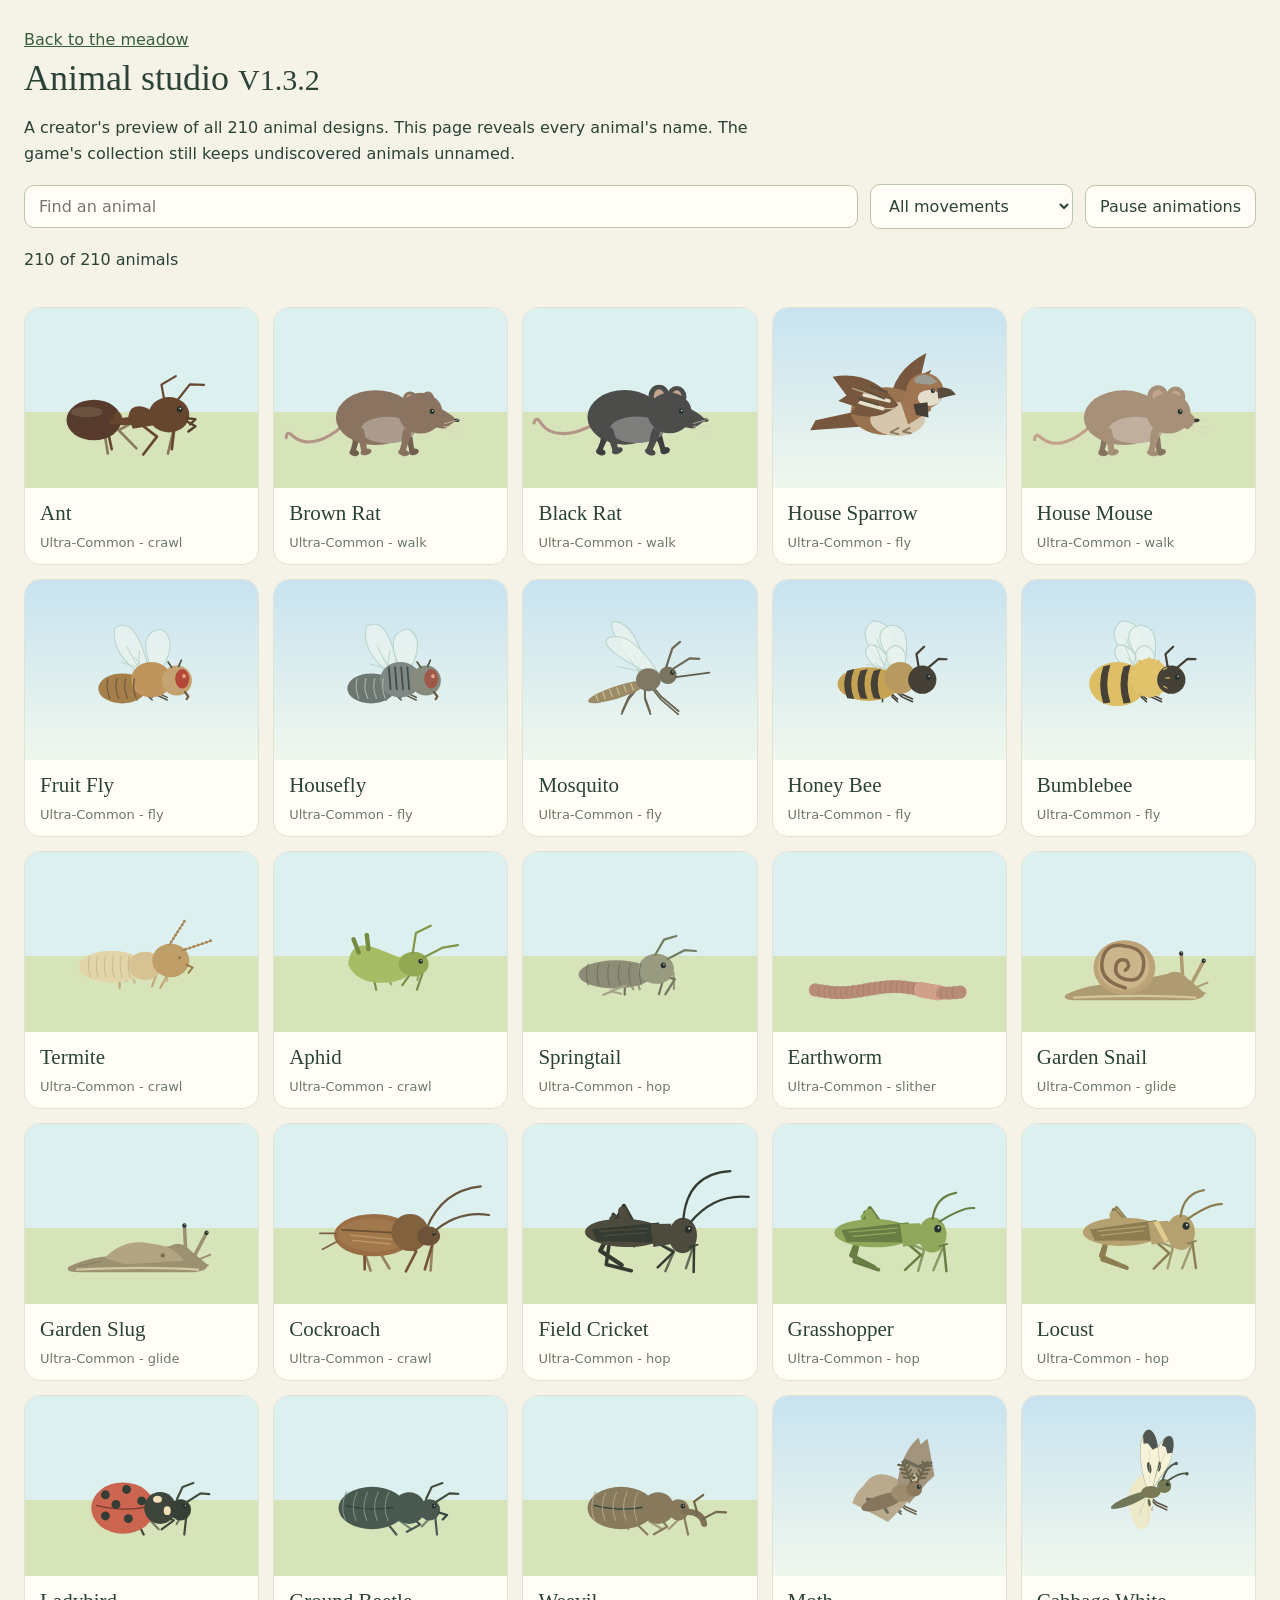
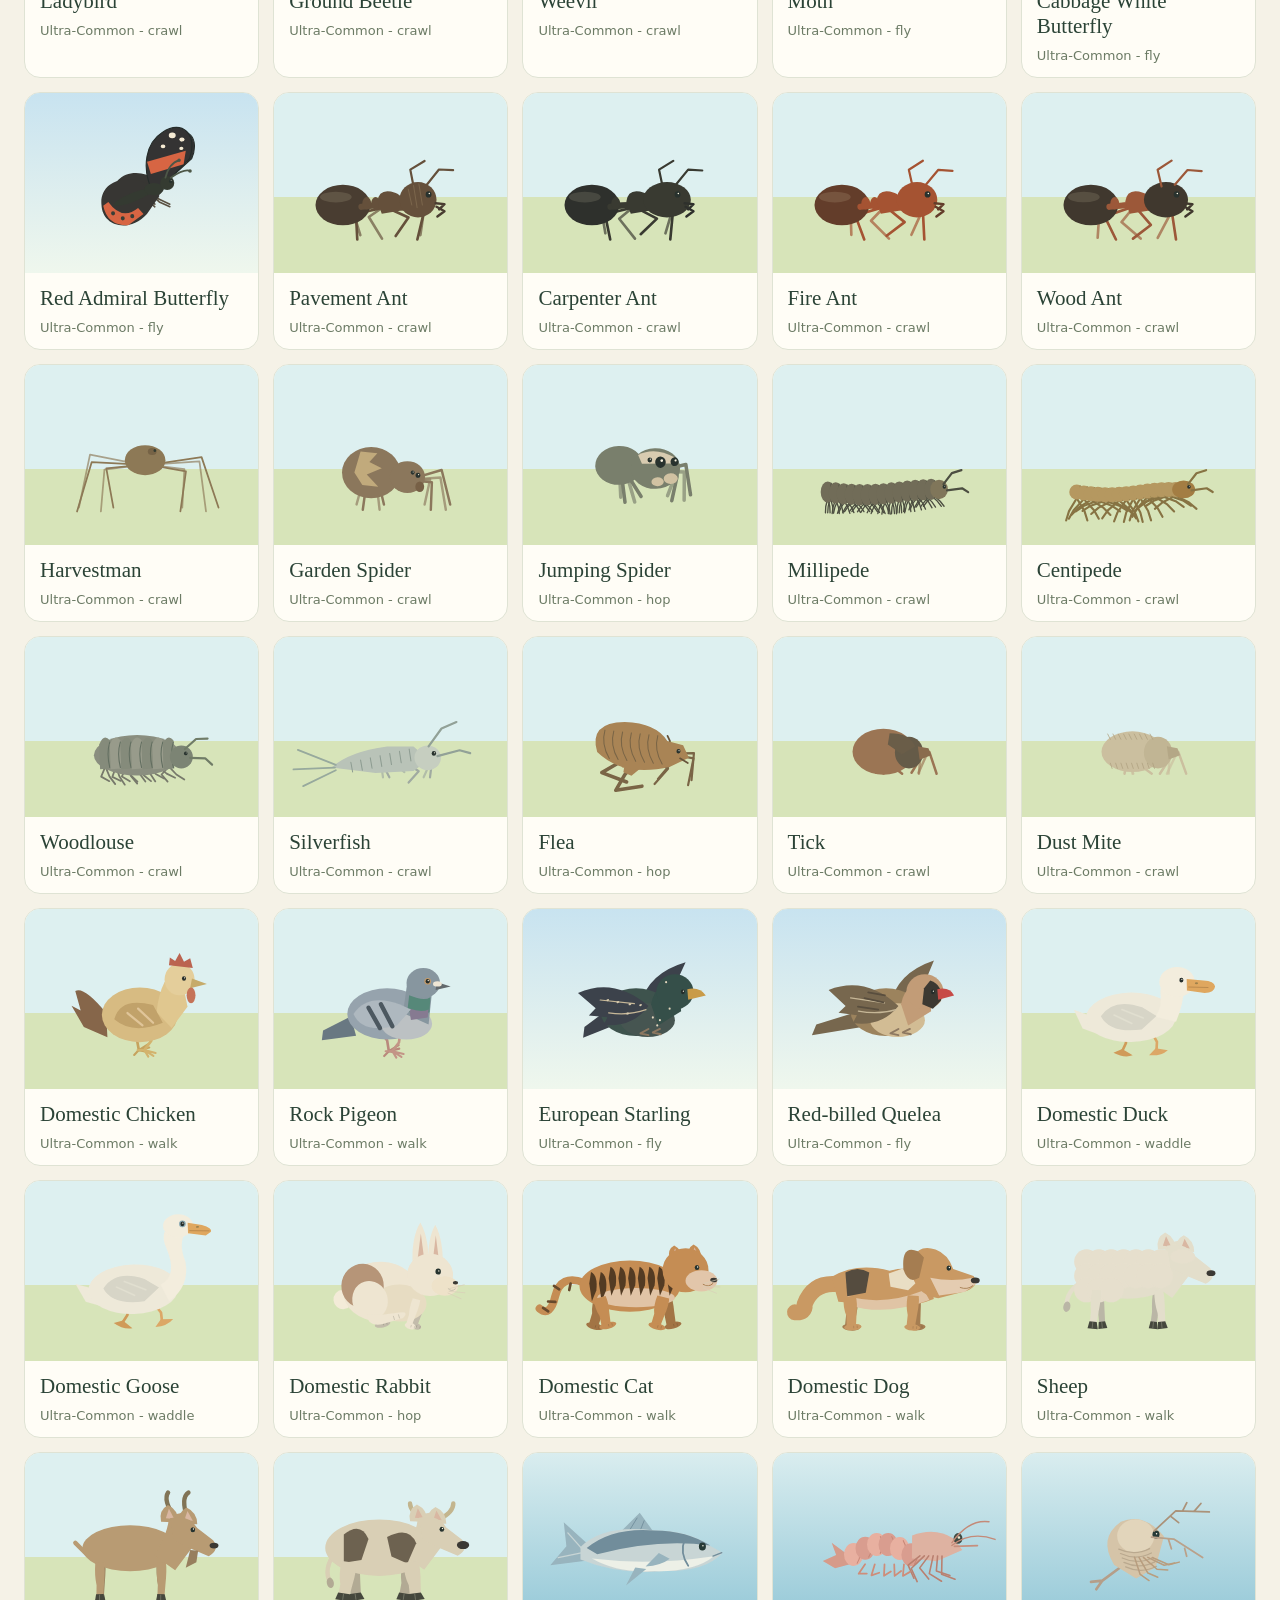
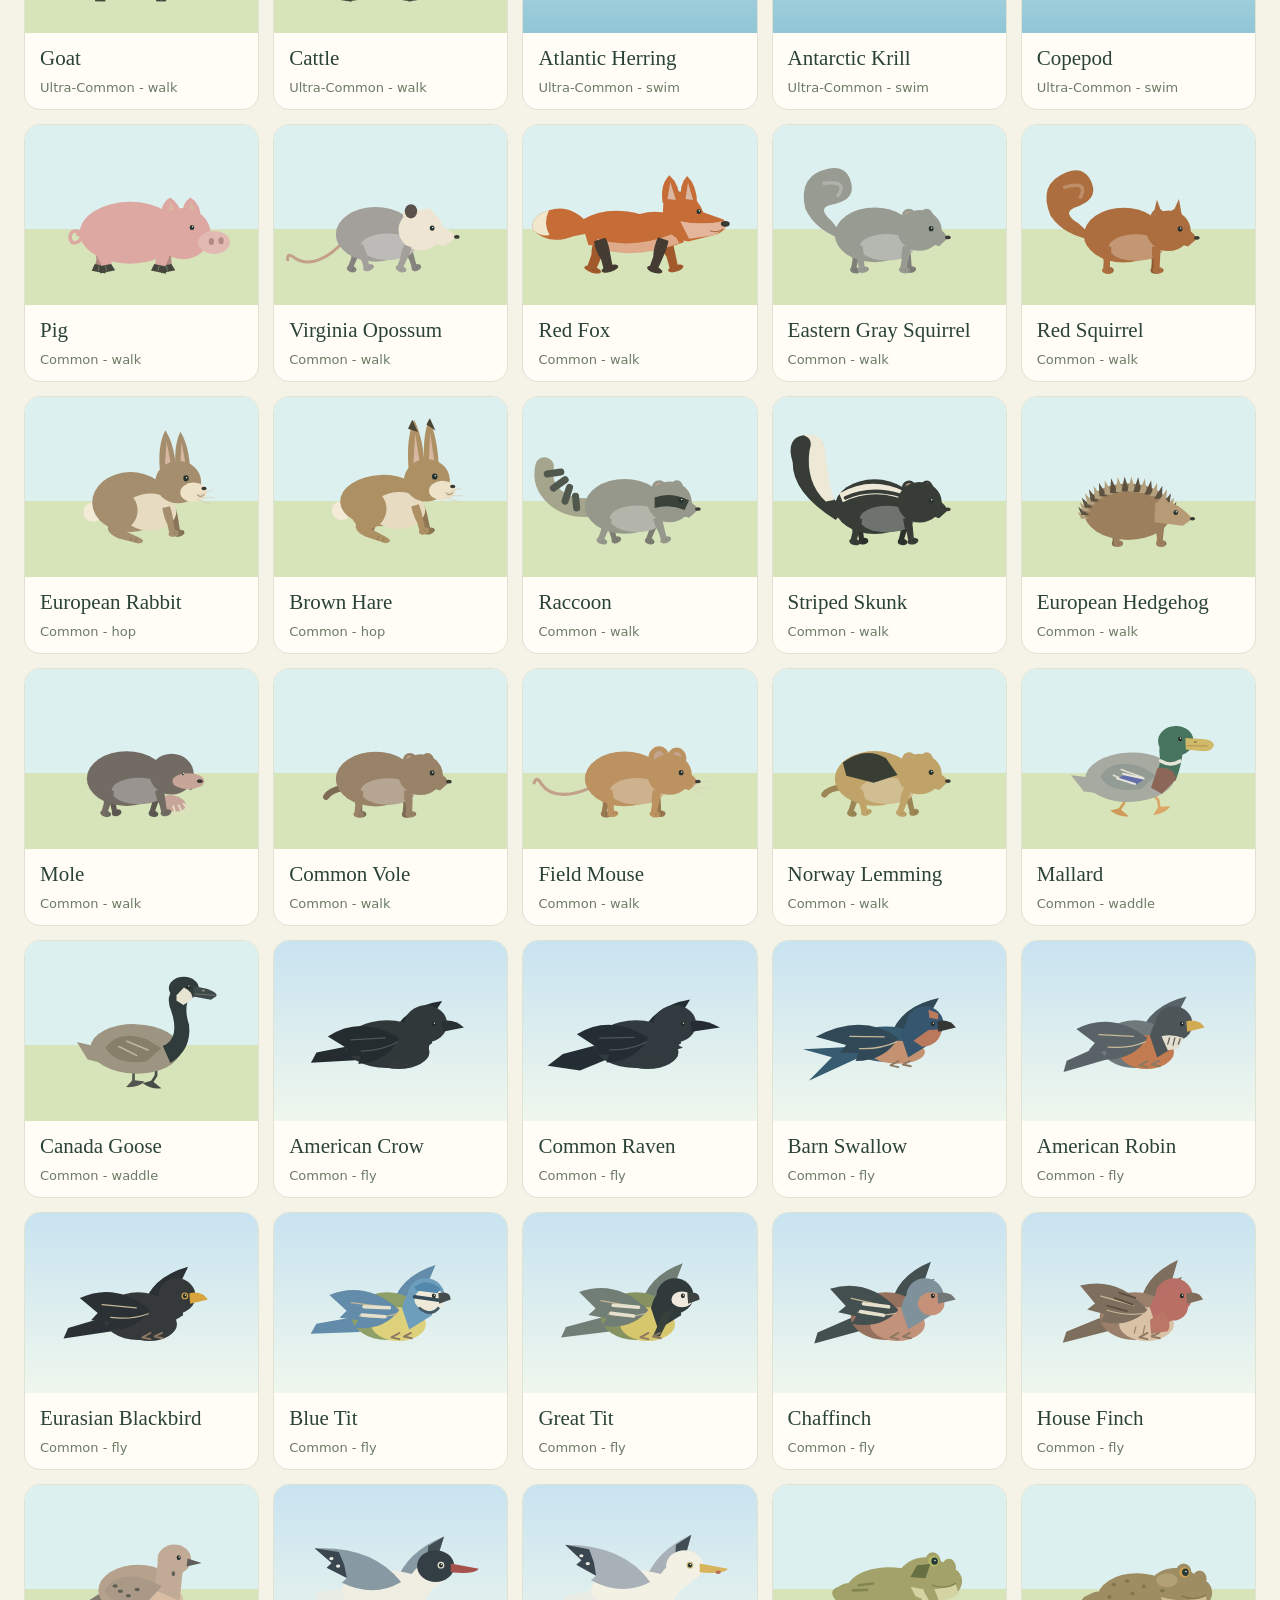
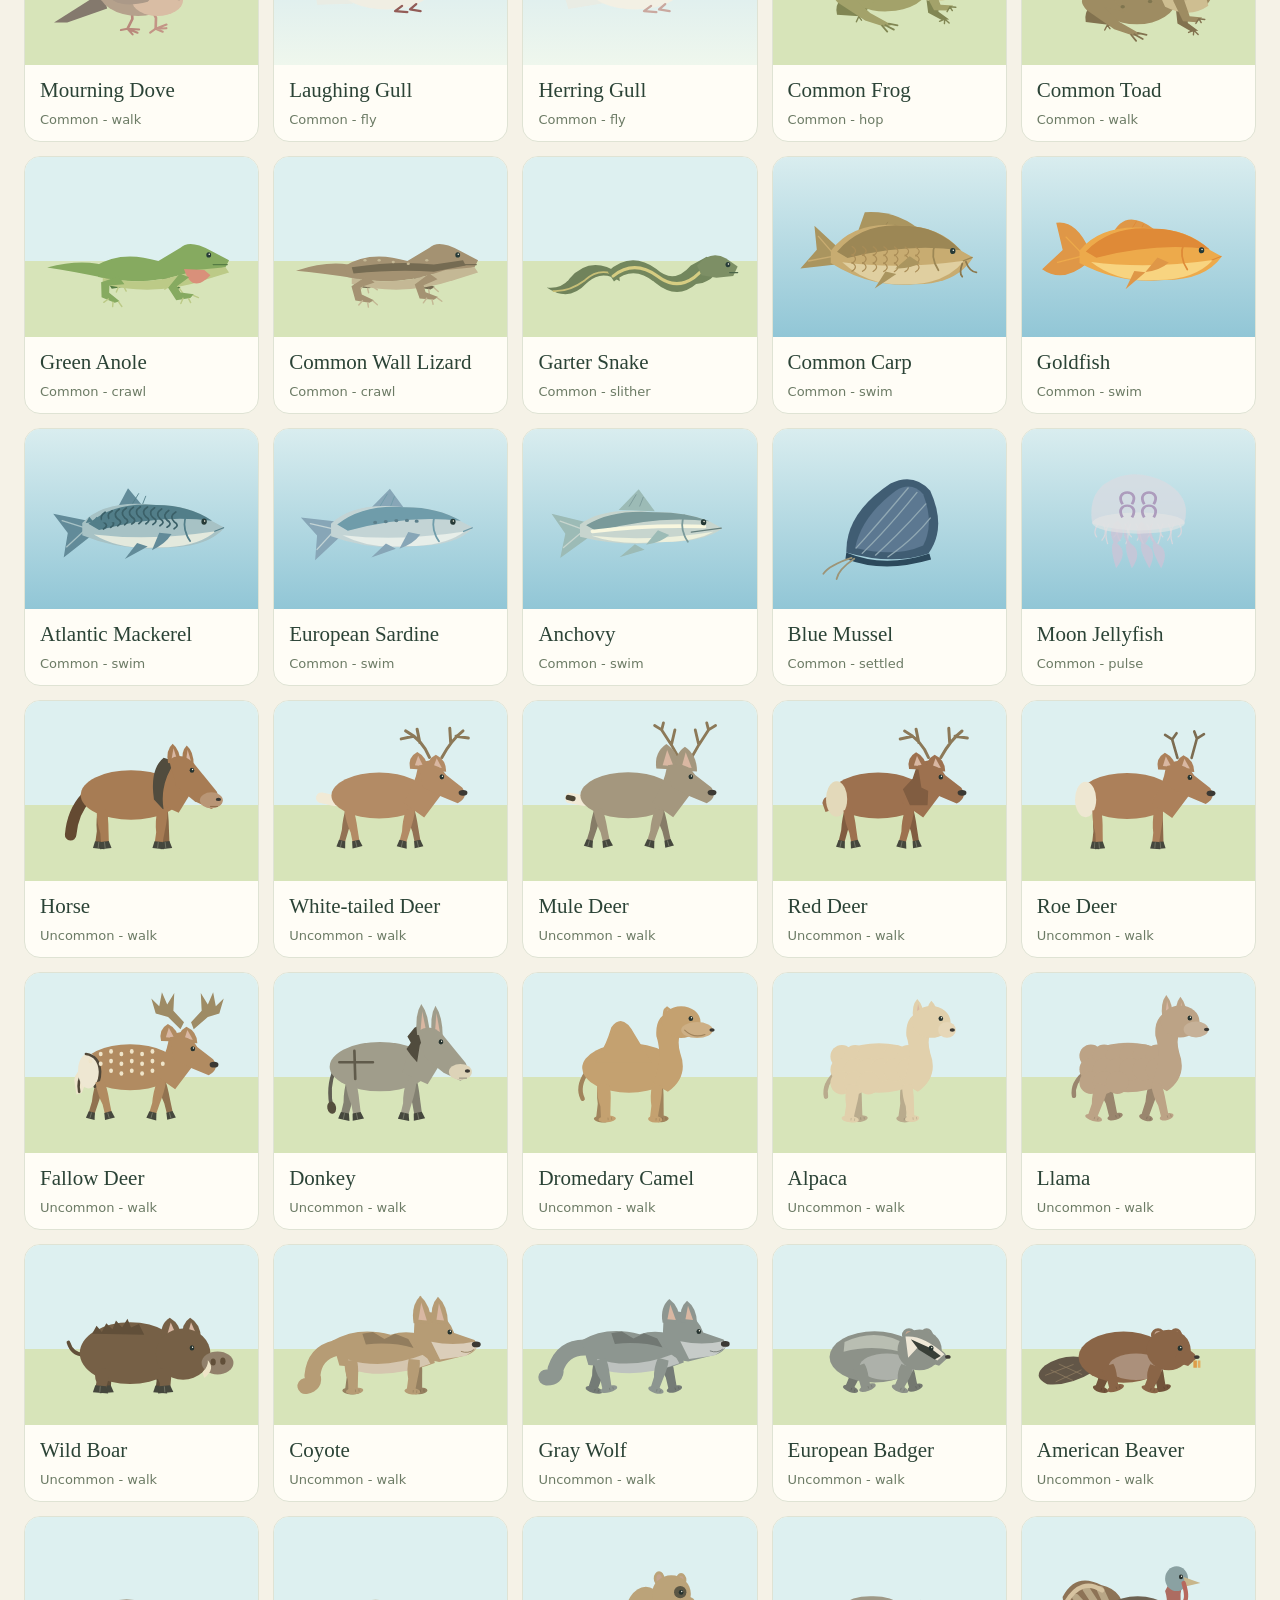
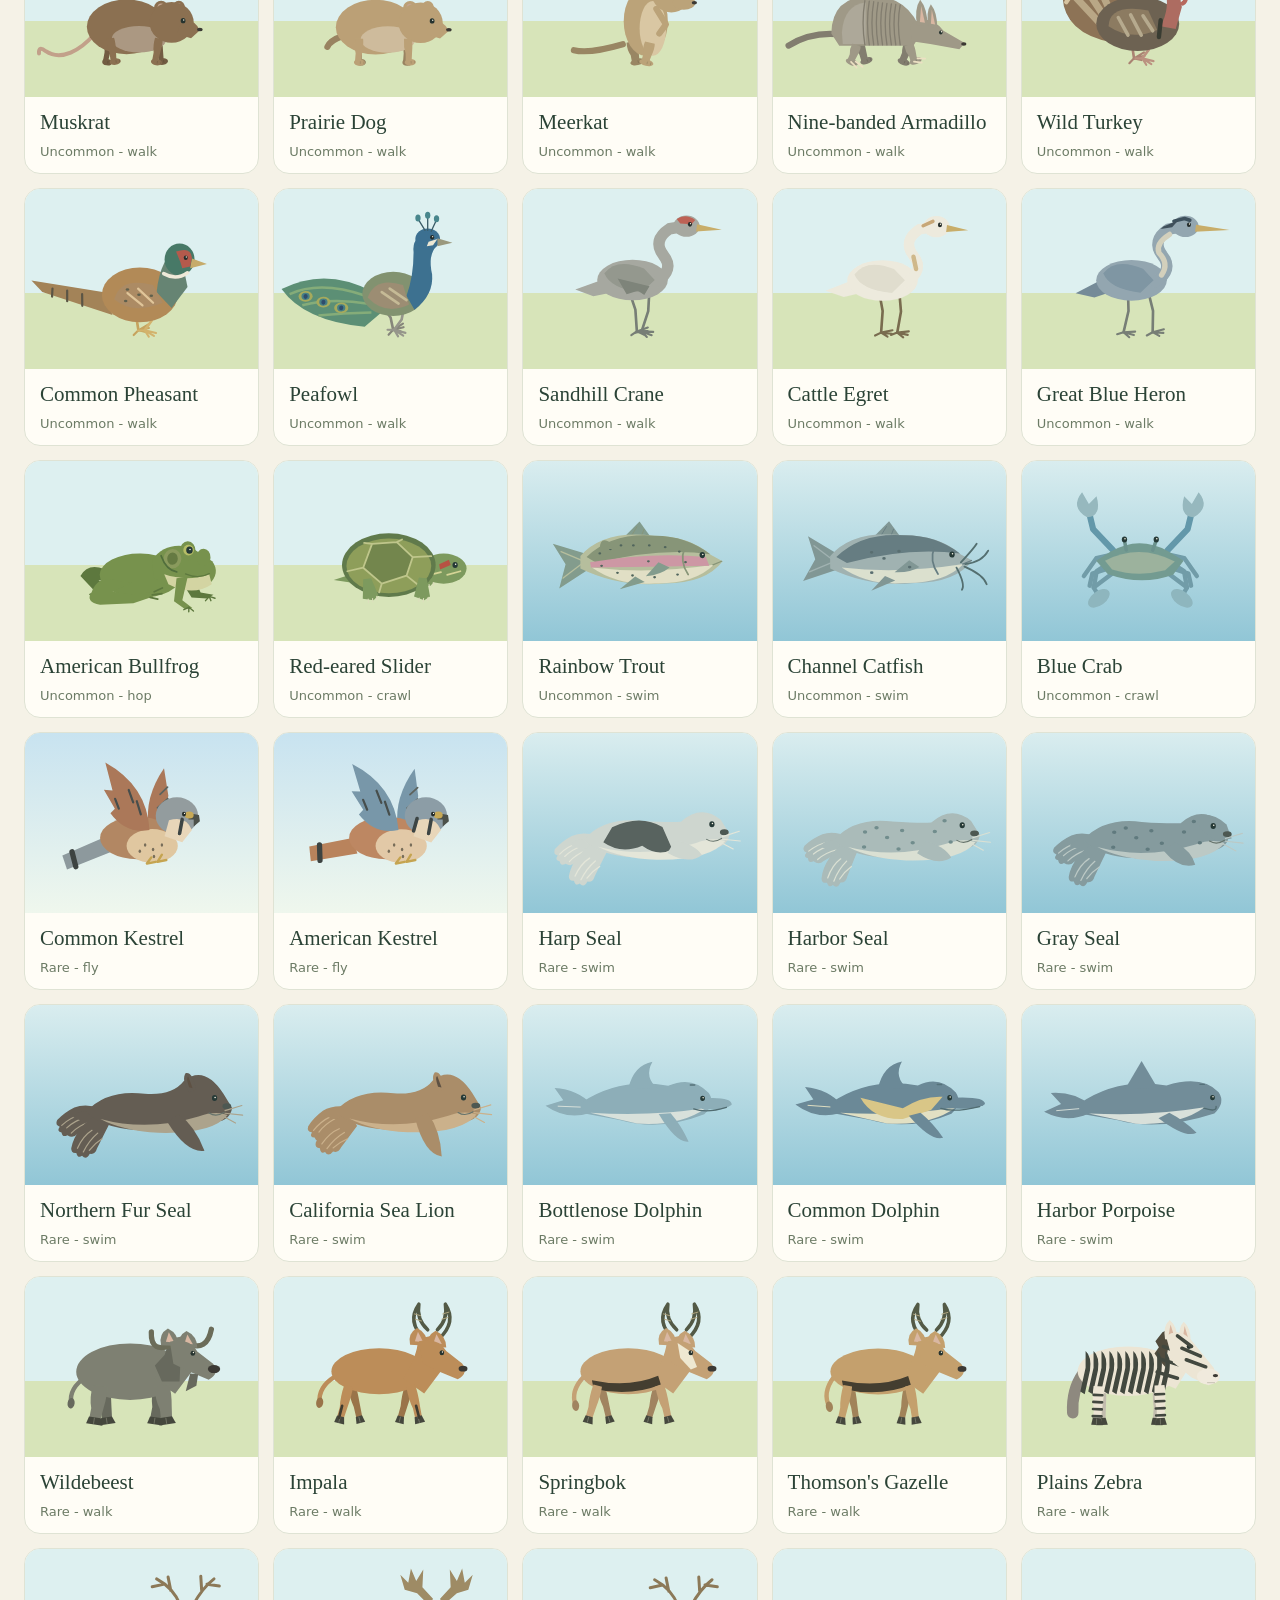
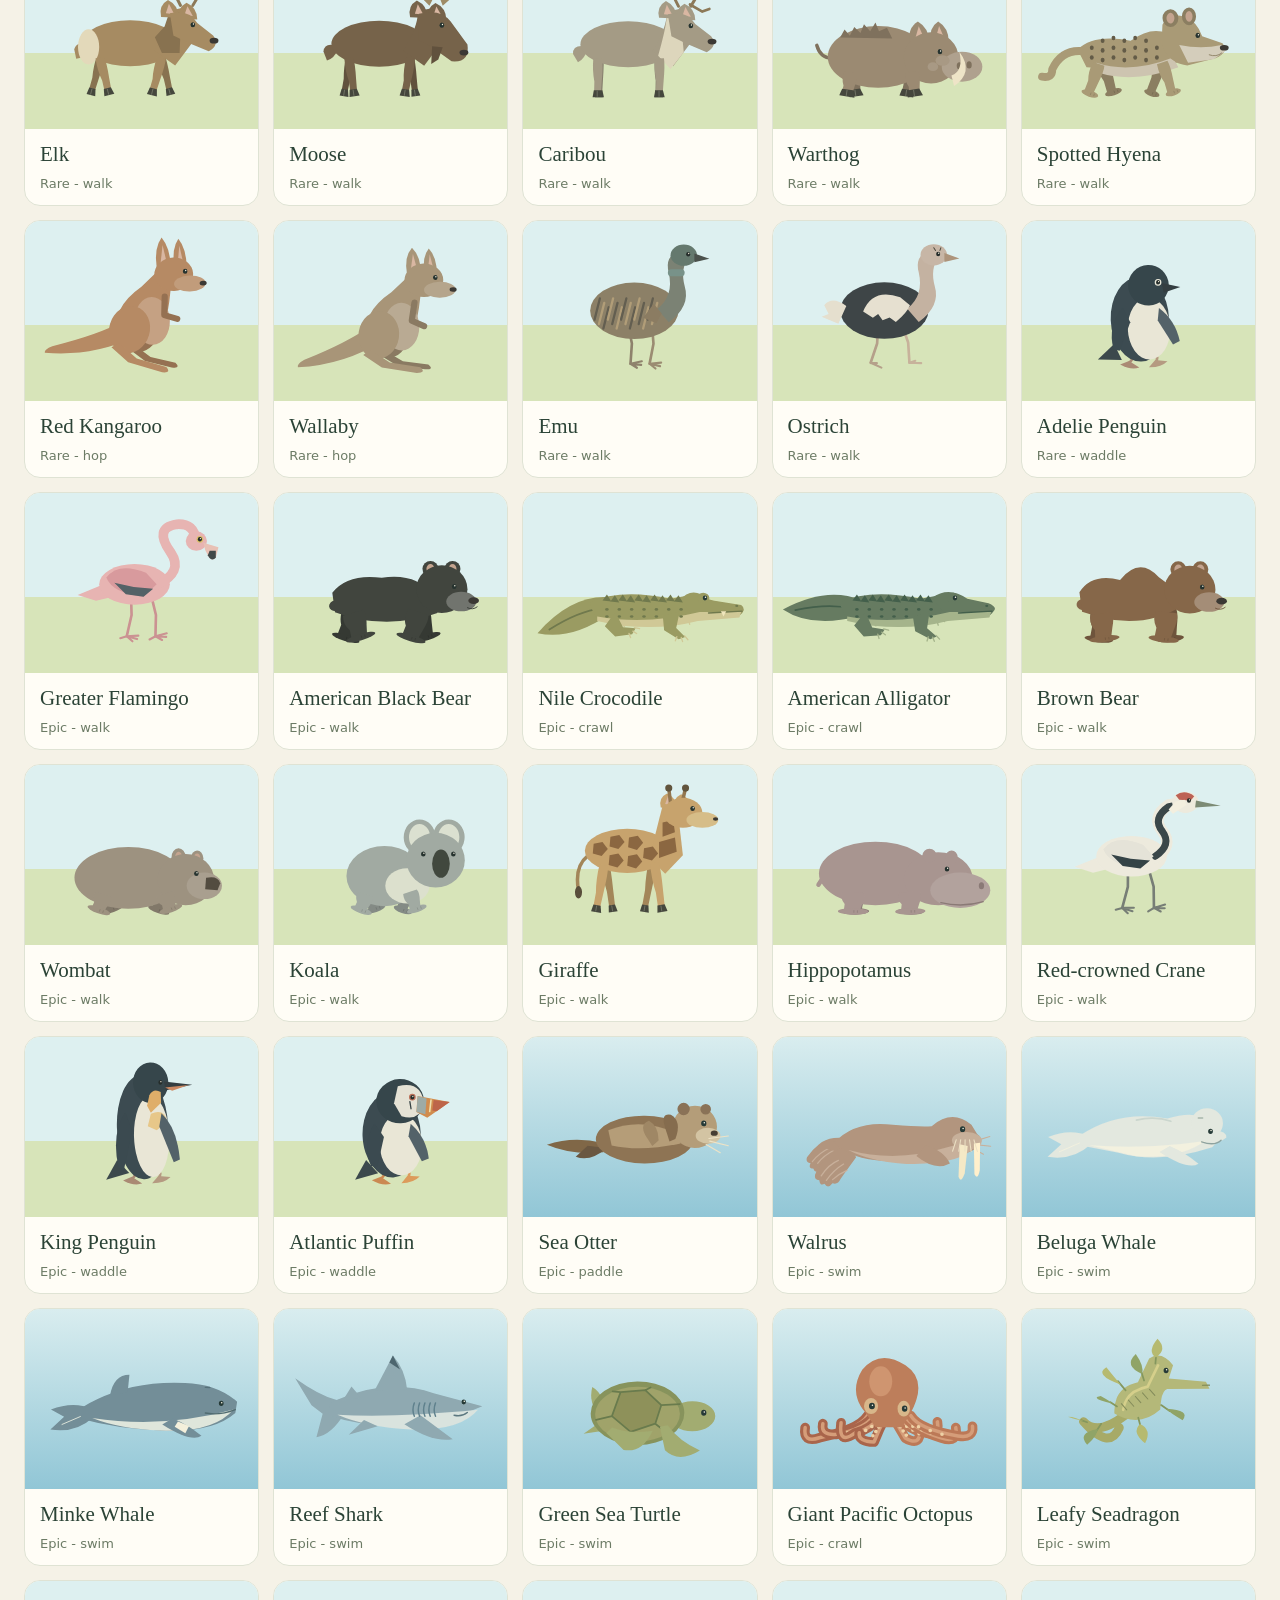
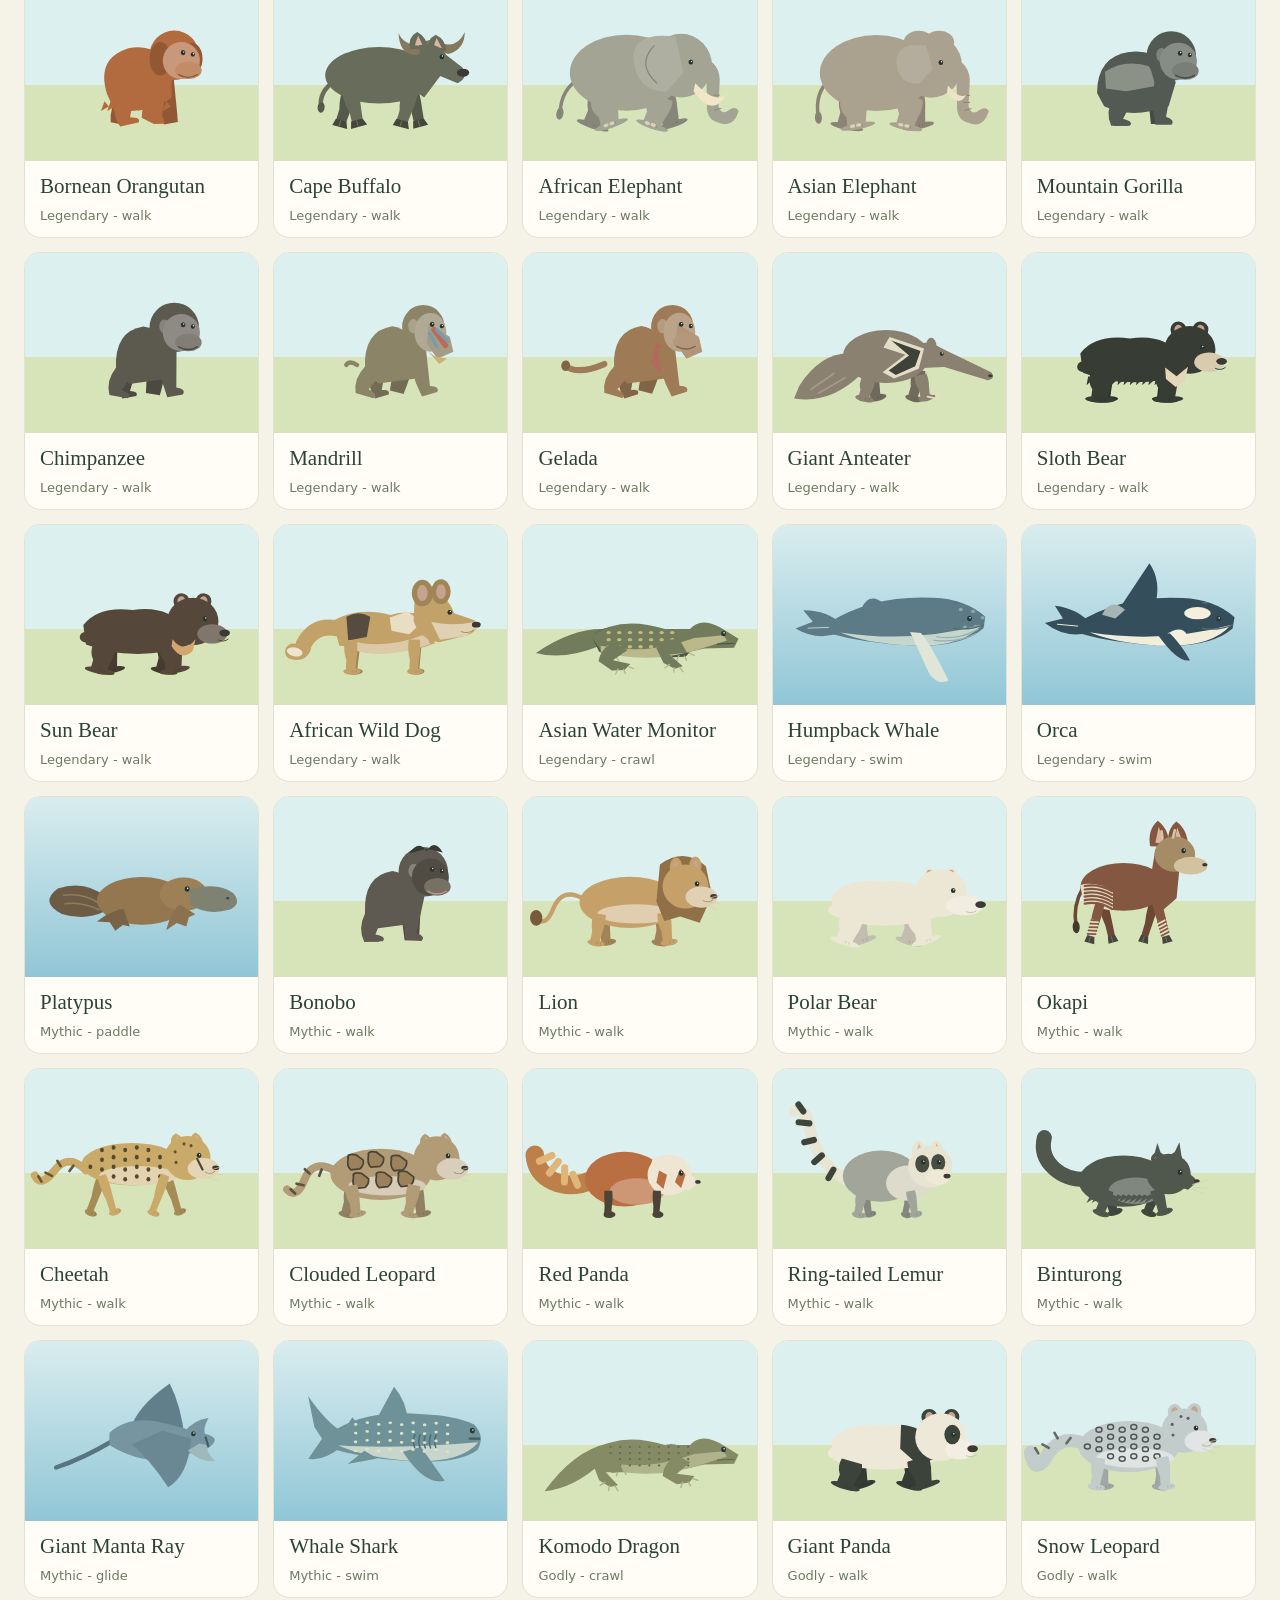
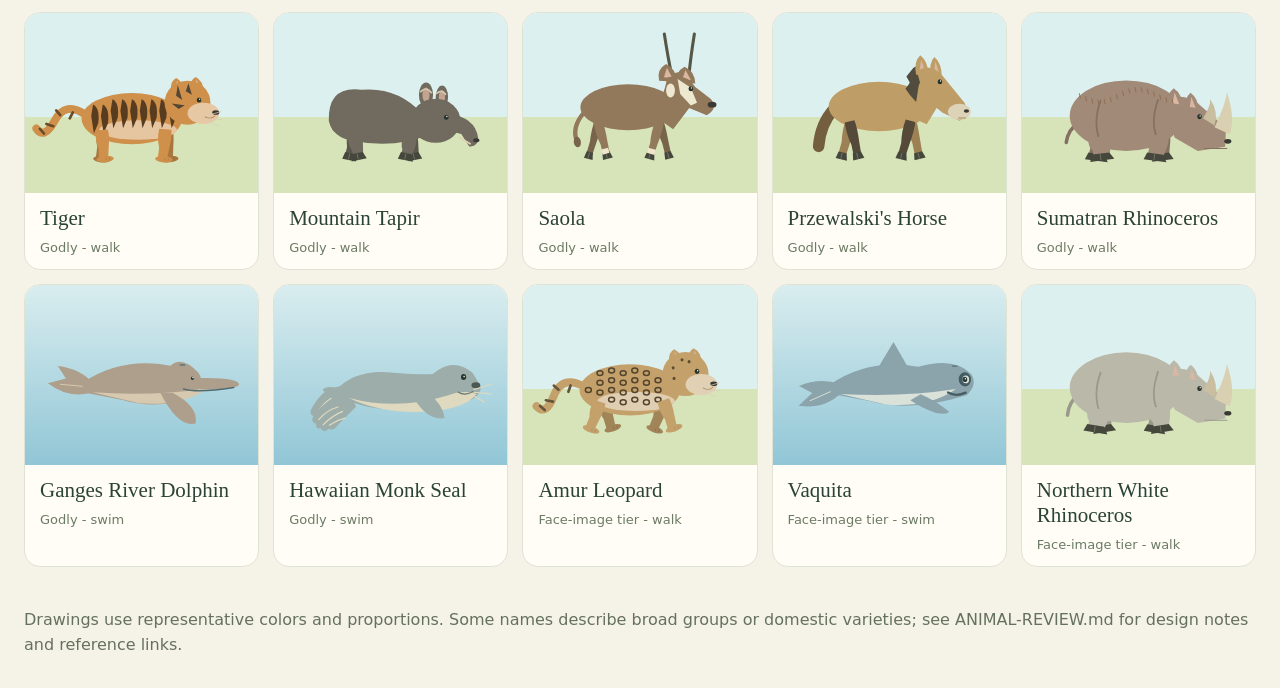
==== animal-preview.html @ 9934be3b "Add files via upload" ====
<!doctype html>
<html lang="en"><head><meta charset="utf-8"><meta name="viewport" content="width=device-width,initial-scale=1"><title>Animal studio - Quiet as a Mouse V1.3.2</title>
<style>
*{box-sizing:border-box}body{margin:0;background:#f5f2e7;color:#2b4336;font:16px system-ui,sans-serif}header{max-width:1300px;margin:auto;padding:30px 24px 18px}h1{font:normal 36px Georgia,serif;margin:8px 0}p{line-height:1.6;max-width:780px}a{color:#375e3e}.tools{display:flex;gap:12px;flex-wrap:wrap;align-items:center;margin:18px 0}input,select,button{font:inherit;color:inherit;padding:11px 14px;border:1px solid #b9c7ac;border-radius:10px;background:#fffdf6}input{min-width:240px;flex:1}button{cursor:pointer}button:focus-visible,input:focus-visible,select:focus-visible{outline:3px solid #b9823f;outline-offset:3px}#cards{max-width:1300px;margin:auto;padding:0 24px 30px;display:grid;grid-template-columns:repeat(auto-fill,minmax(230px,1fr));gap:14px}.tile{margin:0;border:1px solid #dfe3d4;background:#fffdf6;border-radius:16px;overflow:hidden}.stage{height:180px;display:flex;align-items:center;justify-content:center;background:linear-gradient(#ddf0f0 58%,#d7e4b9 58%)}.stage.water{background:linear-gradient(#d9edef,#91c6d6)}.stage.air{background:linear-gradient(#c8e3f0,#eff7ed)}.stage [data-anim],.stage [data-body]{transform-origin:0 0;transform-box:view-box}.stage svg{width:100%;max-width:264px;height:165px;overflow:visible}.tile figcaption{padding:13px 15px}.tile h2{font:normal 21px Georgia,serif;margin:0 0 6px}.meta{font-size:13px;color:#6c7b65}.foot{max-width:1300px;padding:10px 24px 30px;margin:auto;color:#65715f}#empty{padding:24px;font-size:18px}[hidden]{display:none!important}@media(prefers-reduced-motion:reduce){*{scroll-behavior:auto}}
</style></head><body><header><a href="./index.html">Back to the meadow</a><h1>Animal studio <small>V1.3.2</small></h1><p>A creator's preview of all 210 animal designs. This page reveals every animal's name. The game's collection still keeps undiscovered animals unnamed.</p><div class="tools"><input id="search" type="search" placeholder="Find an animal" aria-label="Find an animal"><select id="filter" aria-label="Filter by movement"><option value="all">All movements</option><option value="air">Flying</option><option value="water">Aquatic</option><option value="hop">Hopping</option><option value="land">Other land animals</option></select><button id="play" aria-pressed="true">Pause animations</button></div><p id="count" role="status"></p></header><main id="cards"></main><p id="empty" hidden>No animals match this search.</p><p class="foot">Drawings use representative colors and proportions. Some names describe broad groups or domestic varieties; see ANIMAL-REVIEW.md for design notes and reference links.</p><script type="module" src="./animal-preview.mjs"></script></body></html>
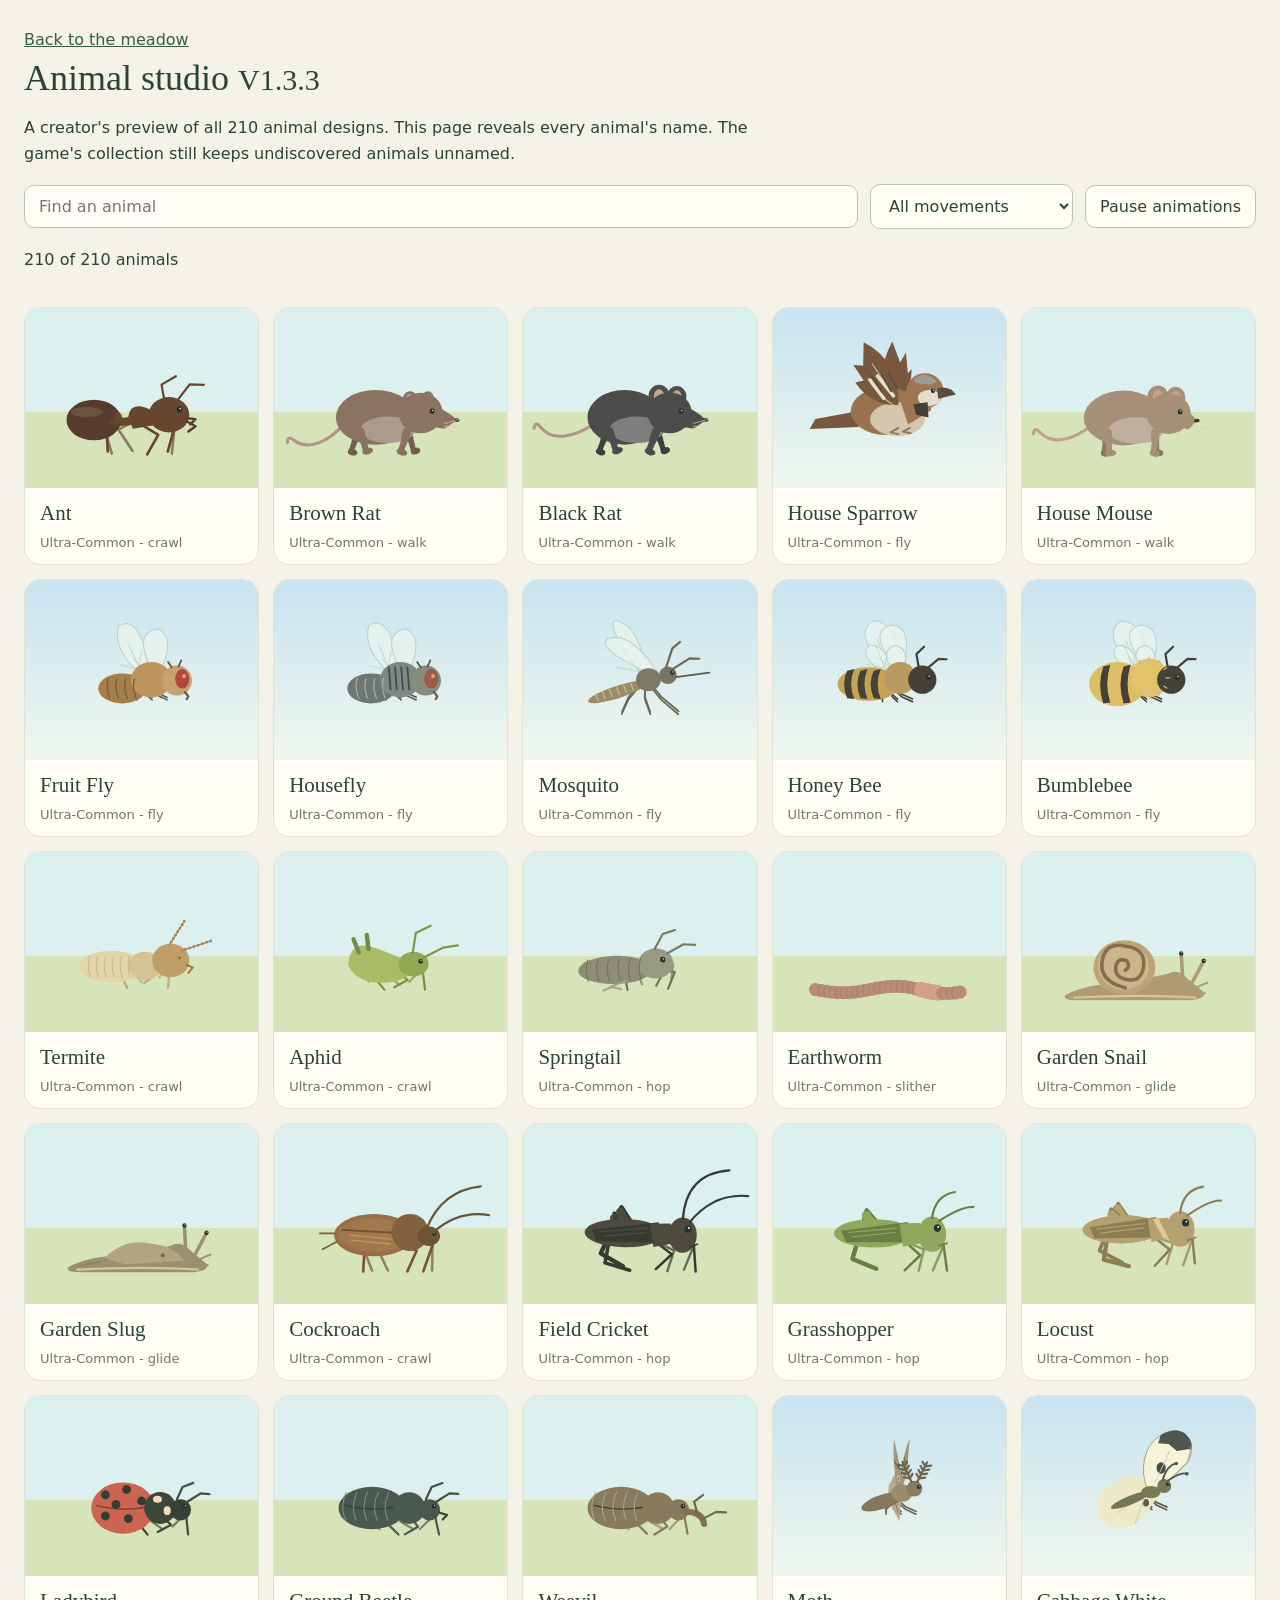
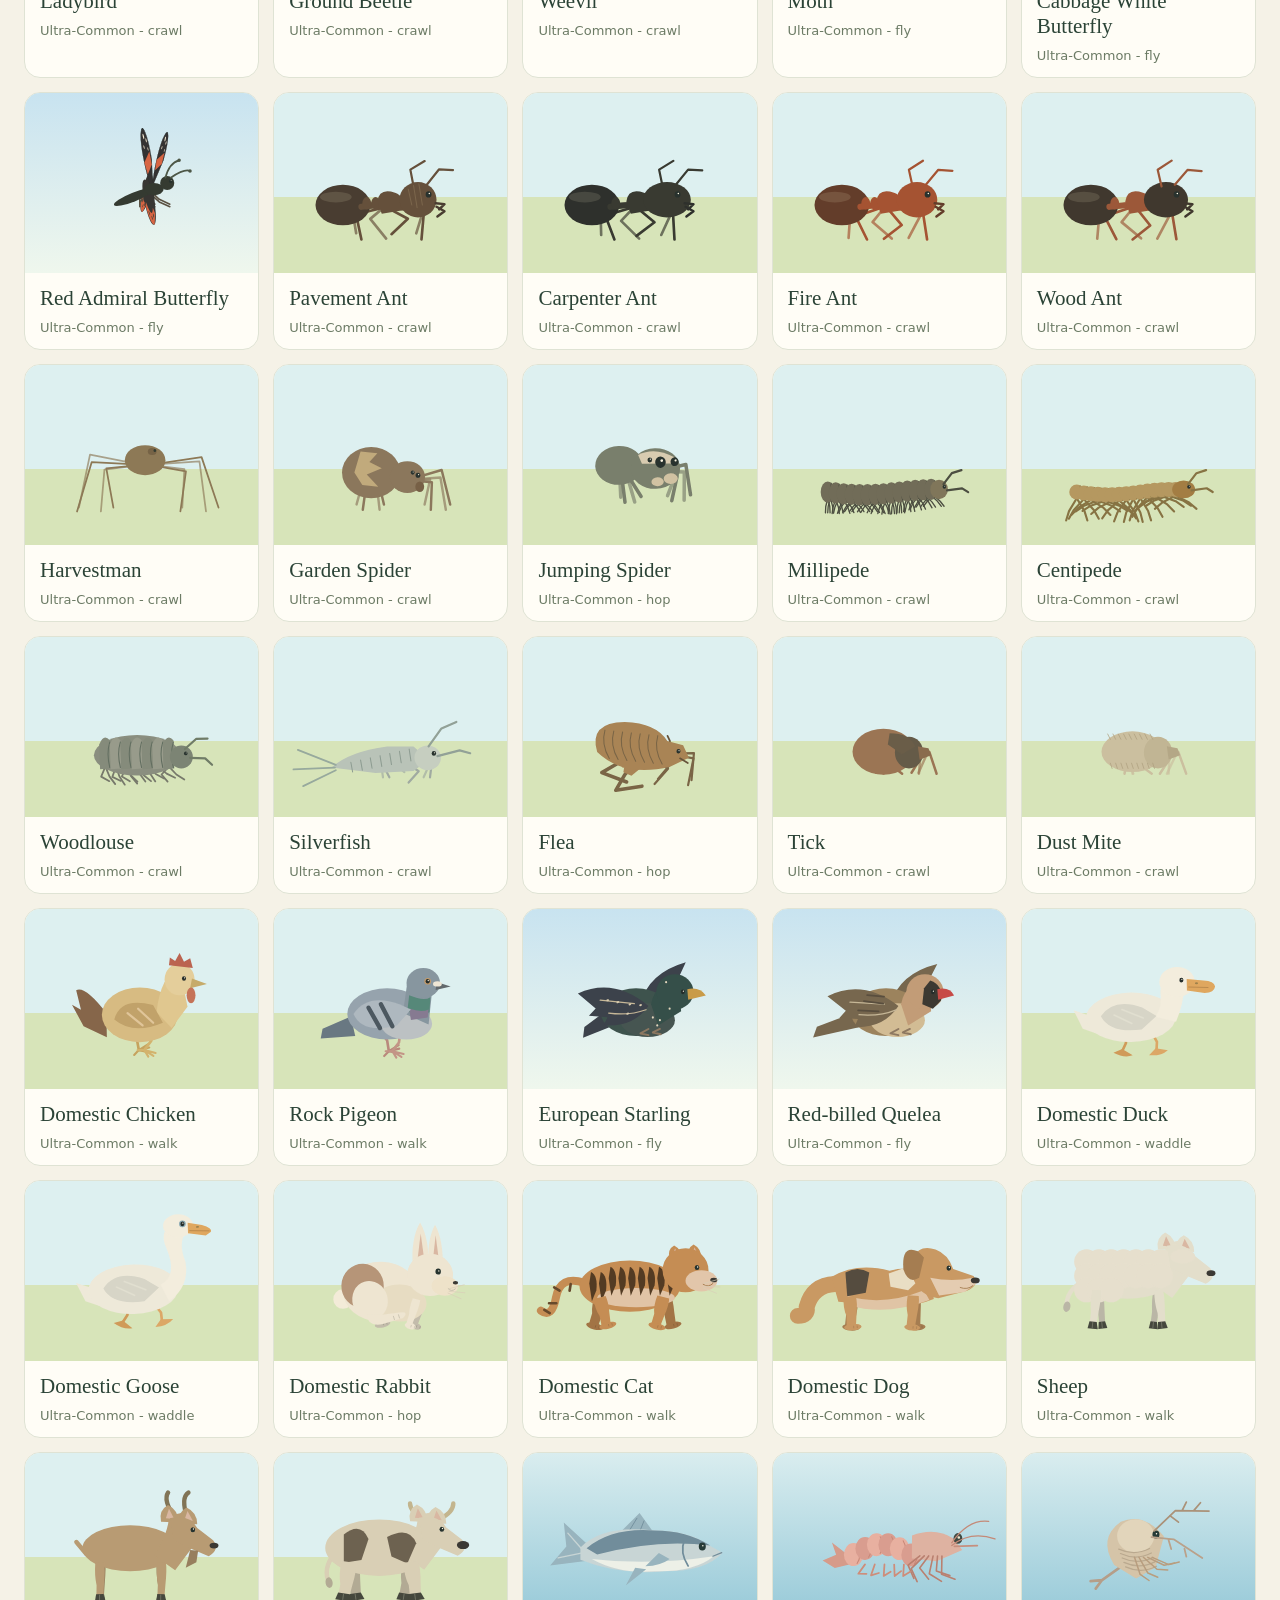
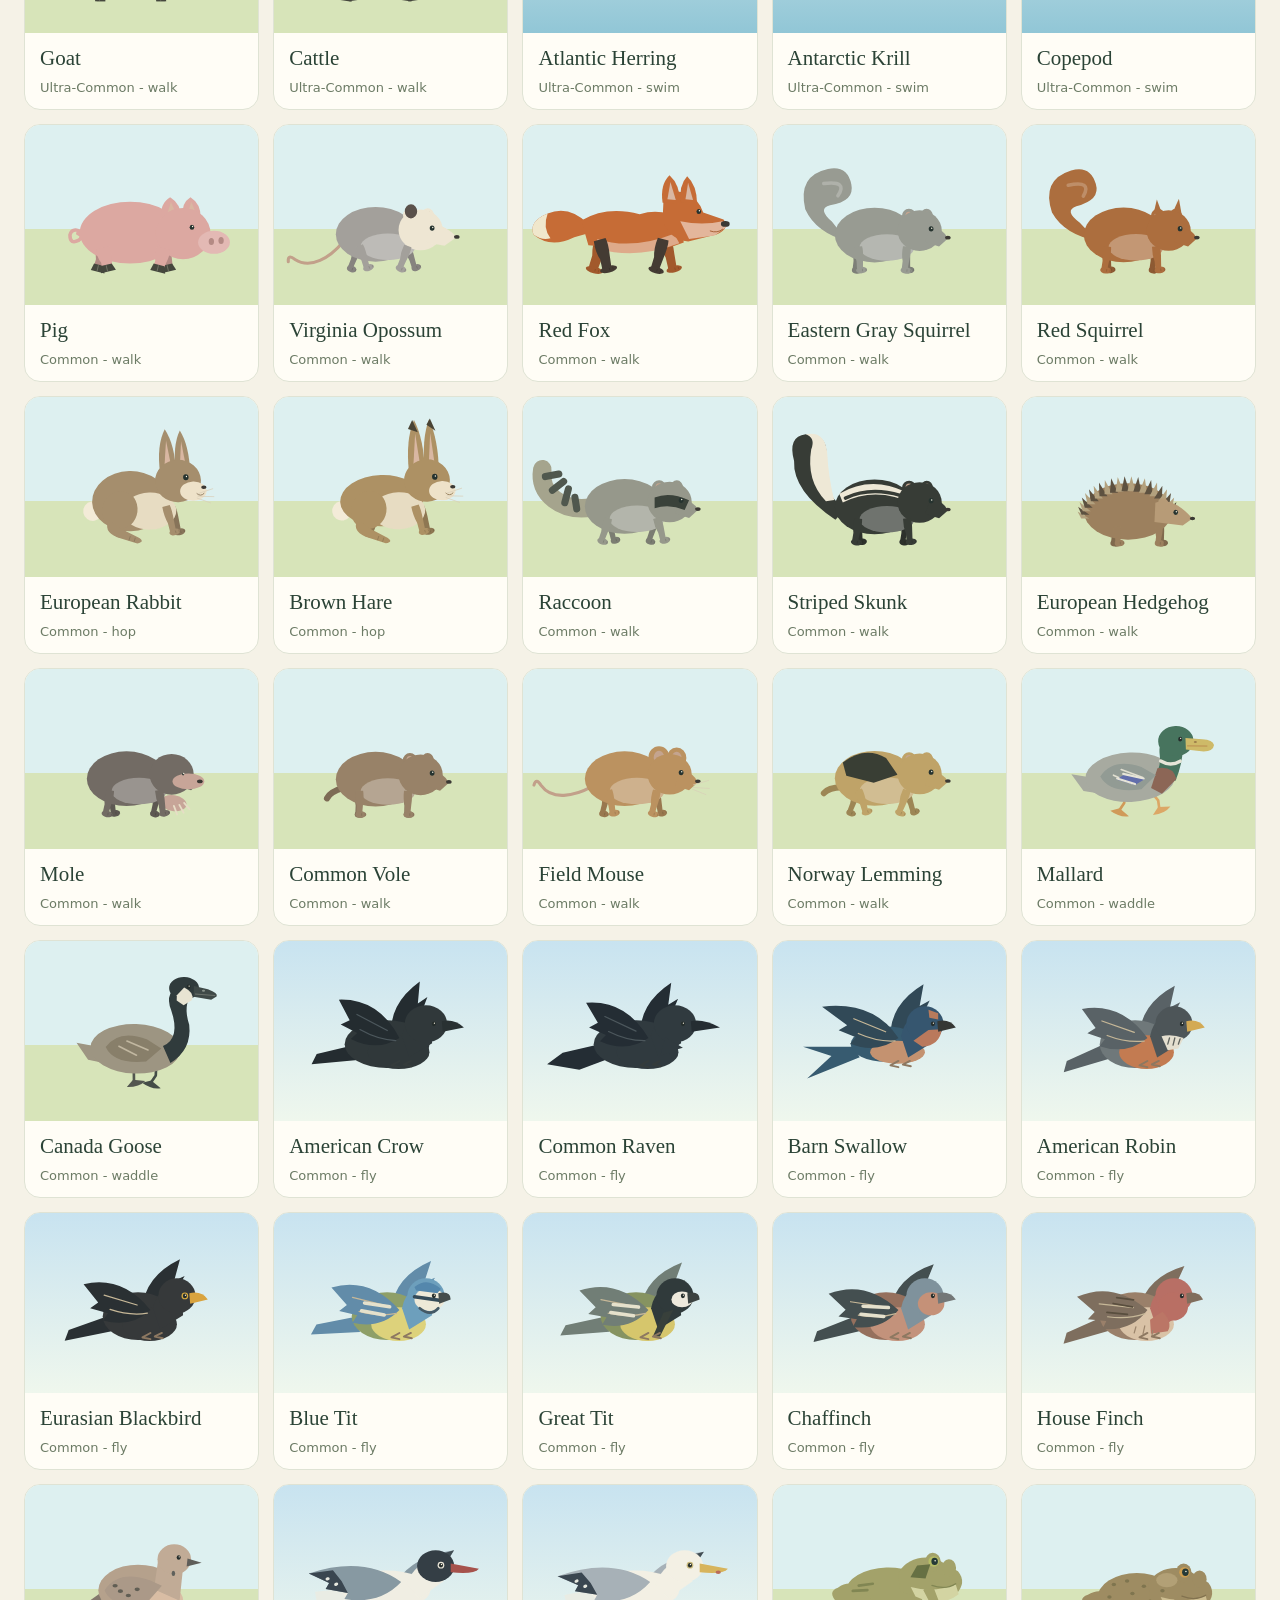
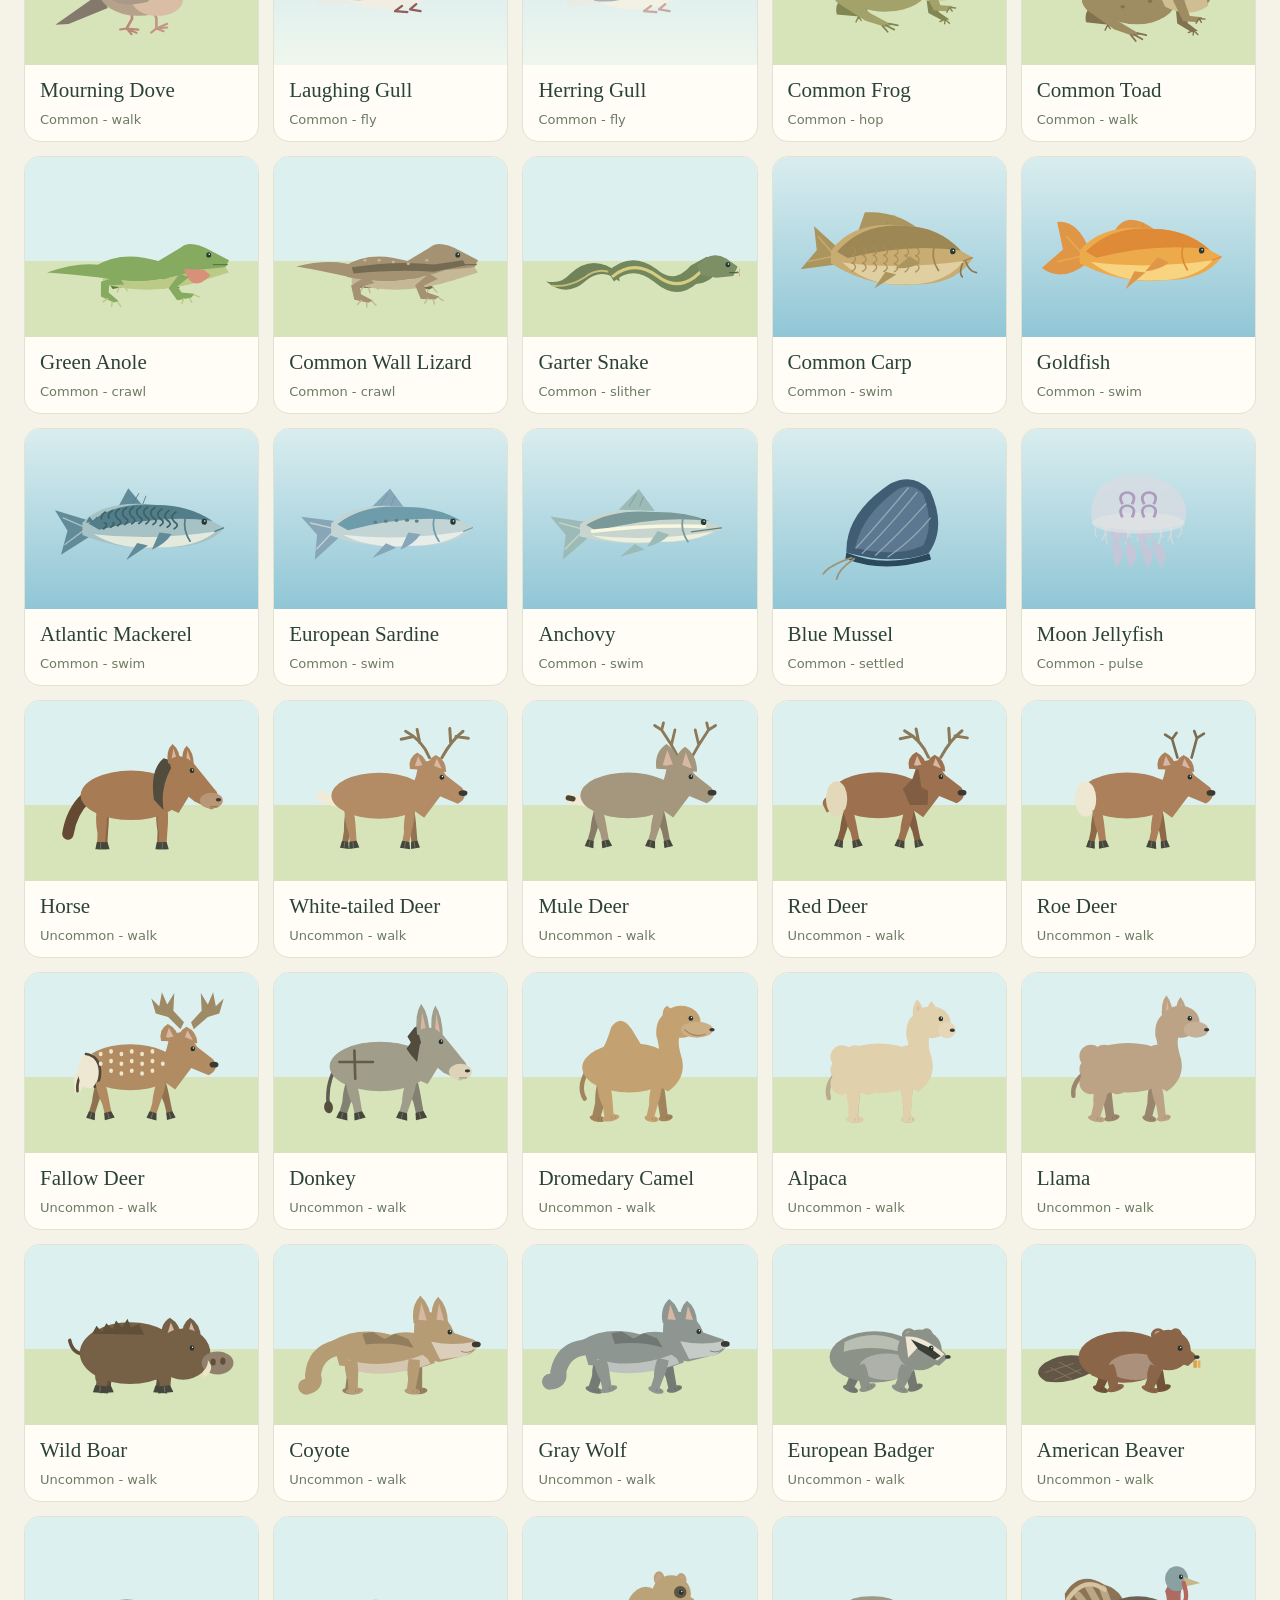
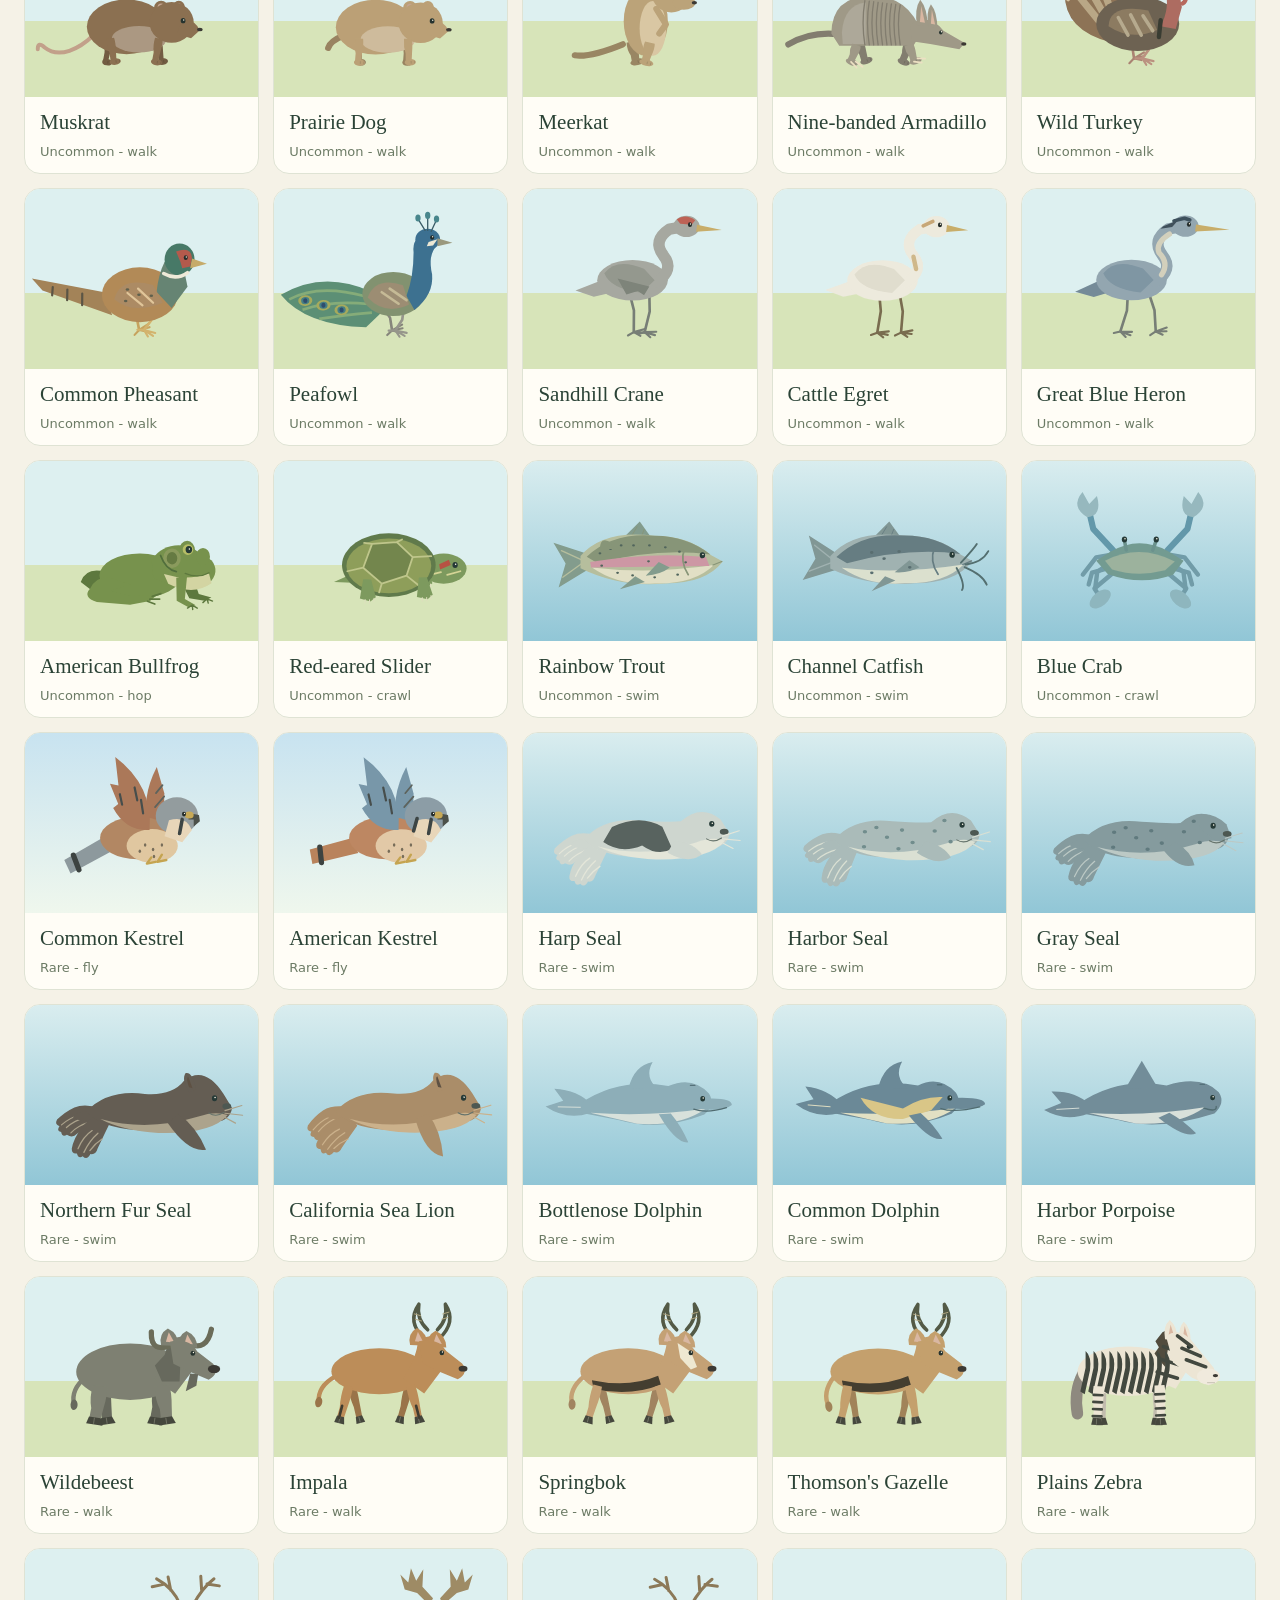
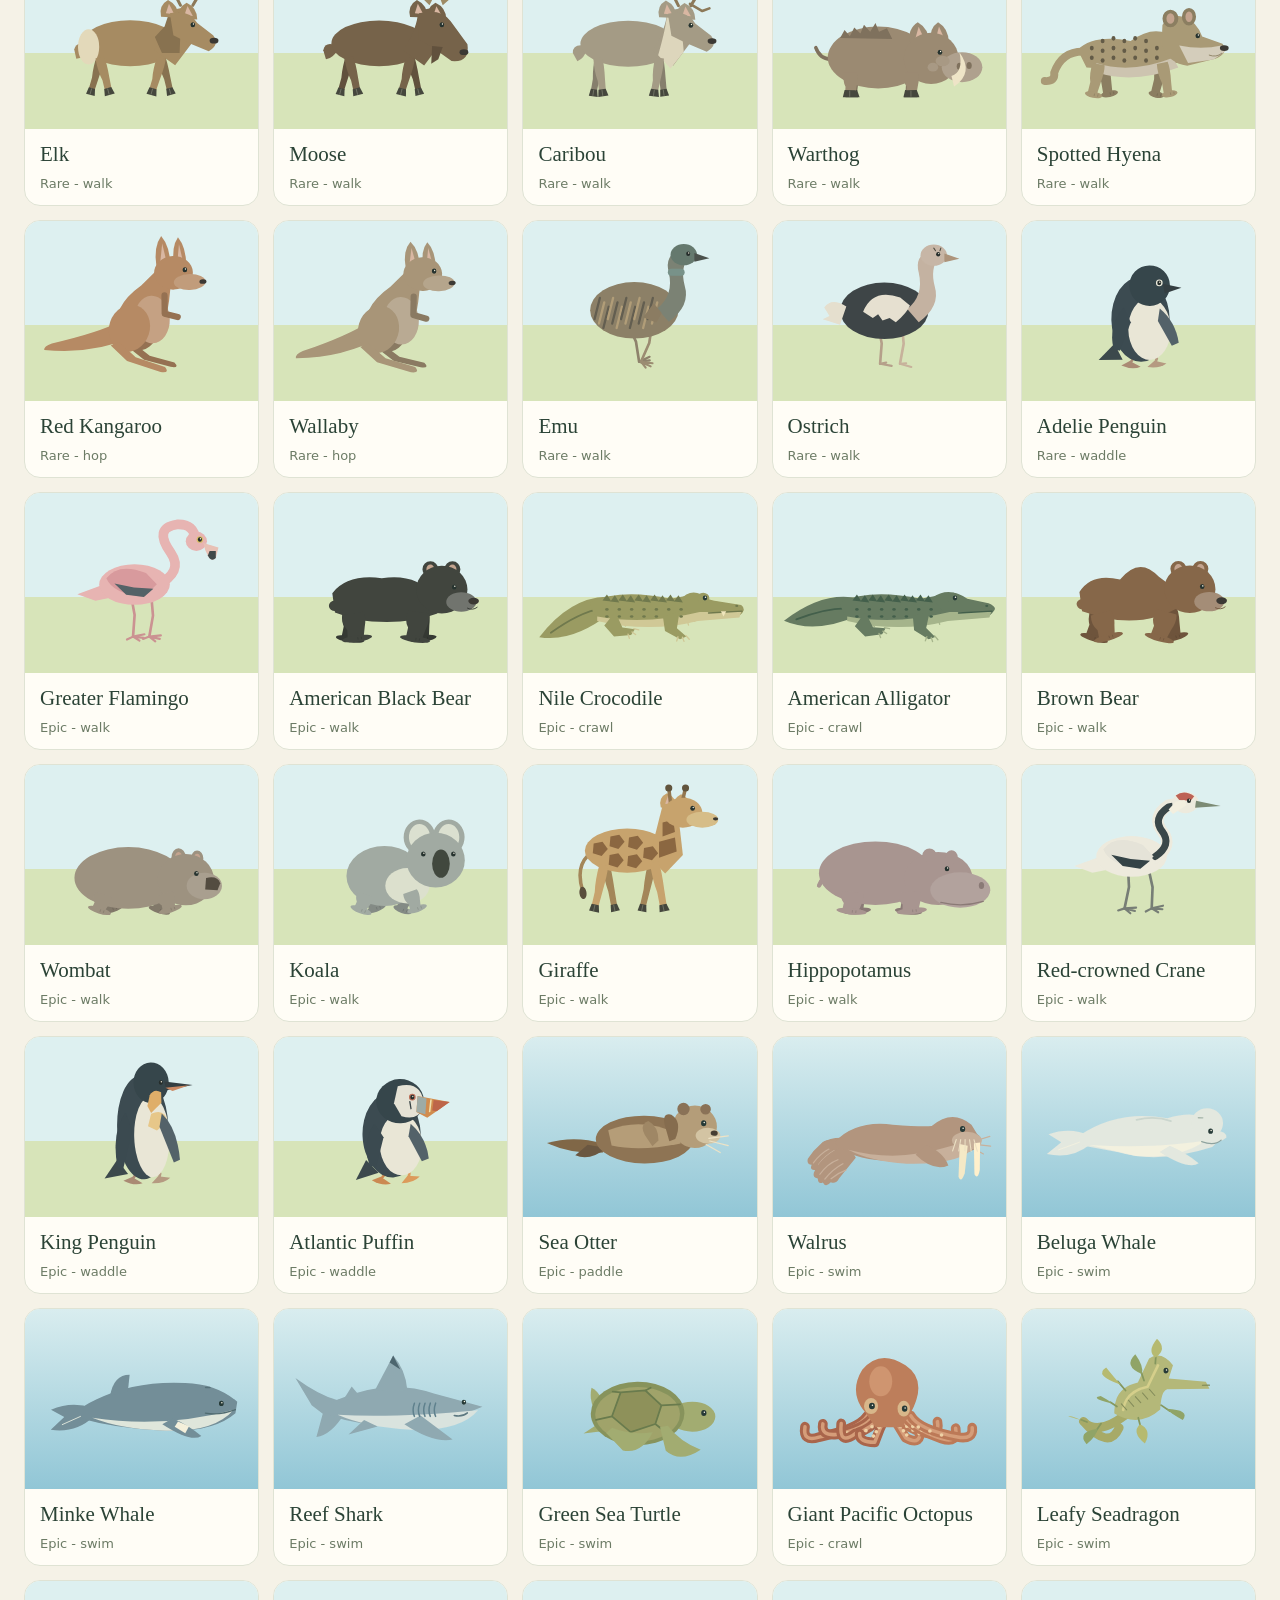
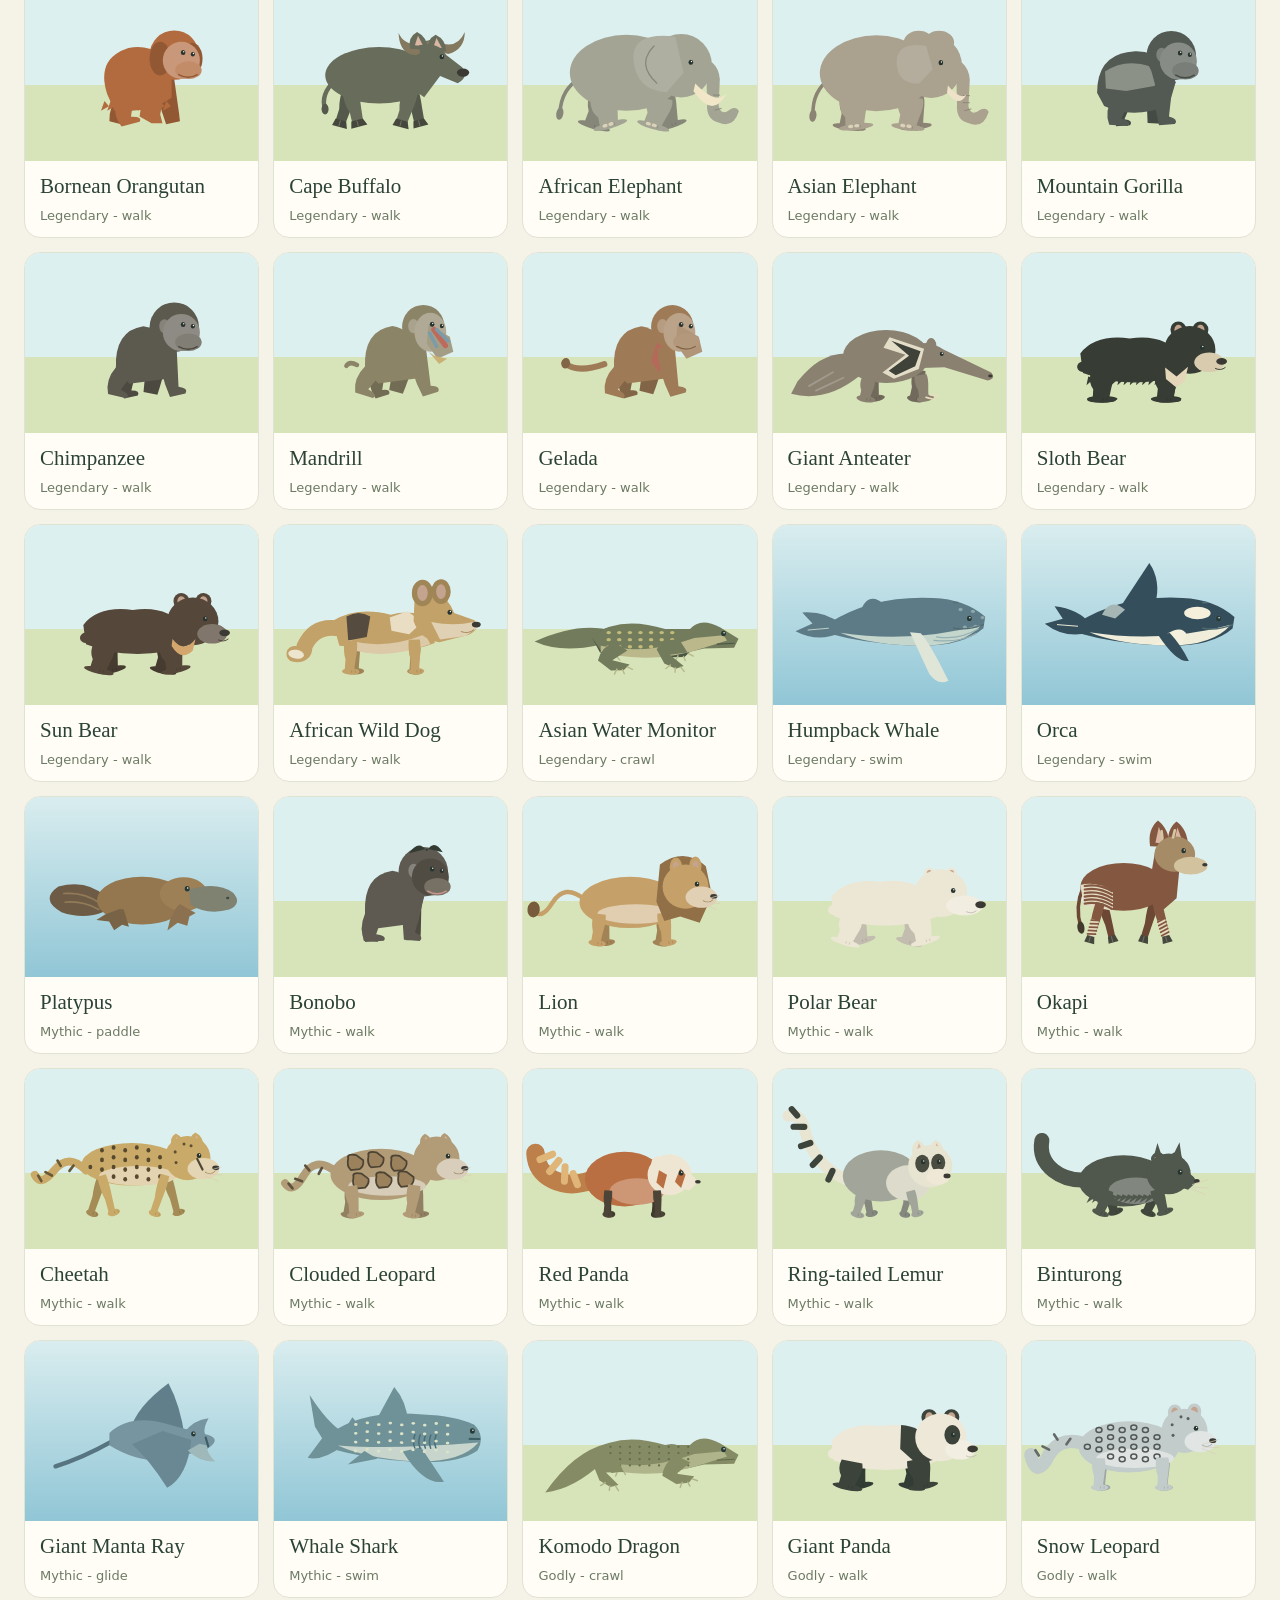
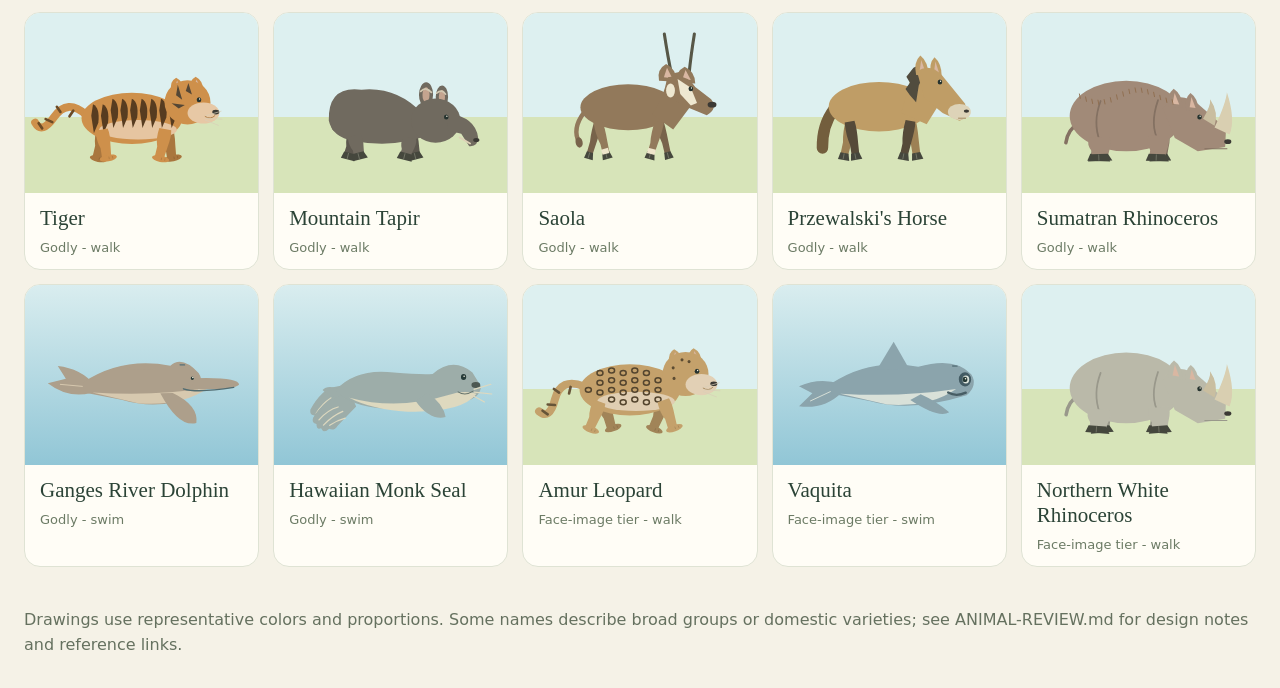
==== commit 76a368bc: "Add files via upload" ====
--- a/animal-preview.html
+++ b/animal-preview.html
@@ -1,5 +1,5 @@
 <!doctype html>
-<html lang="en"><head><meta charset="utf-8"><meta name="viewport" content="width=device-width,initial-scale=1"><title>Animal studio - Quiet as a Mouse V1.3.2</title>
+<html lang="en"><head><meta charset="utf-8"><meta name="viewport" content="width=device-width,initial-scale=1"><title>Animal studio - Quiet as a Mouse V1.3.3</title>
 <style>
 *{box-sizing:border-box}body{margin:0;background:#f5f2e7;color:#2b4336;font:16px system-ui,sans-serif}header{max-width:1300px;margin:auto;padding:30px 24px 18px}h1{font:normal 36px Georgia,serif;margin:8px 0}p{line-height:1.6;max-width:780px}a{color:#375e3e}.tools{display:flex;gap:12px;flex-wrap:wrap;align-items:center;margin:18px 0}input,select,button{font:inherit;color:inherit;padding:11px 14px;border:1px solid #b9c7ac;border-radius:10px;background:#fffdf6}input{min-width:240px;flex:1}button{cursor:pointer}button:focus-visible,input:focus-visible,select:focus-visible{outline:3px solid #b9823f;outline-offset:3px}#cards{max-width:1300px;margin:auto;padding:0 24px 30px;display:grid;grid-template-columns:repeat(auto-fill,minmax(230px,1fr));gap:14px}.tile{margin:0;border:1px solid #dfe3d4;background:#fffdf6;border-radius:16px;overflow:hidden}.stage{height:180px;display:flex;align-items:center;justify-content:center;background:linear-gradient(#ddf0f0 58%,#d7e4b9 58%)}.stage.water{background:linear-gradient(#d9edef,#91c6d6)}.stage.air{background:linear-gradient(#c8e3f0,#eff7ed)}.stage [data-anim],.stage [data-body]{transform-origin:0 0;transform-box:view-box}.stage svg{width:100%;max-width:264px;height:165px;overflow:visible}.tile figcaption{padding:13px 15px}.tile h2{font:normal 21px Georgia,serif;margin:0 0 6px}.meta{font-size:13px;color:#6c7b65}.foot{max-width:1300px;padding:10px 24px 30px;margin:auto;color:#65715f}#empty{padding:24px;font-size:18px}[hidden]{display:none!important}@media(prefers-reduced-motion:reduce){*{scroll-behavior:auto}}
-</style></head><body><header><a href="./index.html">Back to the meadow</a><h1>Animal studio <small>V1.3.2</small></h1><p>A creator's preview of all 210 animal designs. This page reveals every animal's name. The game's collection still keeps undiscovered animals unnamed.</p><div class="tools"><input id="search" type="search" placeholder="Find an animal" aria-label="Find an animal"><select id="filter" aria-label="Filter by movement"><option value="all">All movements</option><option value="air">Flying</option><option value="water">Aquatic</option><option value="hop">Hopping</option><option value="land">Other land animals</option></select><button id="play" aria-pressed="true">Pause animations</button></div><p id="count" role="status"></p></header><main id="cards"></main><p id="empty" hidden>No animals match this search.</p><p class="foot">Drawings use representative colors and proportions. Some names describe broad groups or domestic varieties; see ANIMAL-REVIEW.md for design notes and reference links.</p><script type="module" src="./animal-preview.mjs"></script></body></html>
+</style></head><body><header><a href="./index.html">Back to the meadow</a><h1>Animal studio <small>V1.3.3</small></h1><p>A creator's preview of all 210 animal designs. This page reveals every animal's name. The game's collection still keeps undiscovered animals unnamed.</p><div class="tools"><input id="search" type="search" placeholder="Find an animal" aria-label="Find an animal"><select id="filter" aria-label="Filter by movement"><option value="all">All movements</option><option value="air">Flying</option><option value="water">Aquatic</option><option value="hop">Hopping</option><option value="land">Other land animals</option></select><button id="play" aria-pressed="true">Pause animations</button></div><p id="count" role="status"></p></header><main id="cards"></main><p id="empty" hidden>No animals match this search.</p><p class="foot">Drawings use representative colors and proportions. Some names describe broad groups or domestic varieties; see ANIMAL-REVIEW.md for design notes and reference links.</p><script type="module" src="./animal-preview.mjs"></script></body></html>
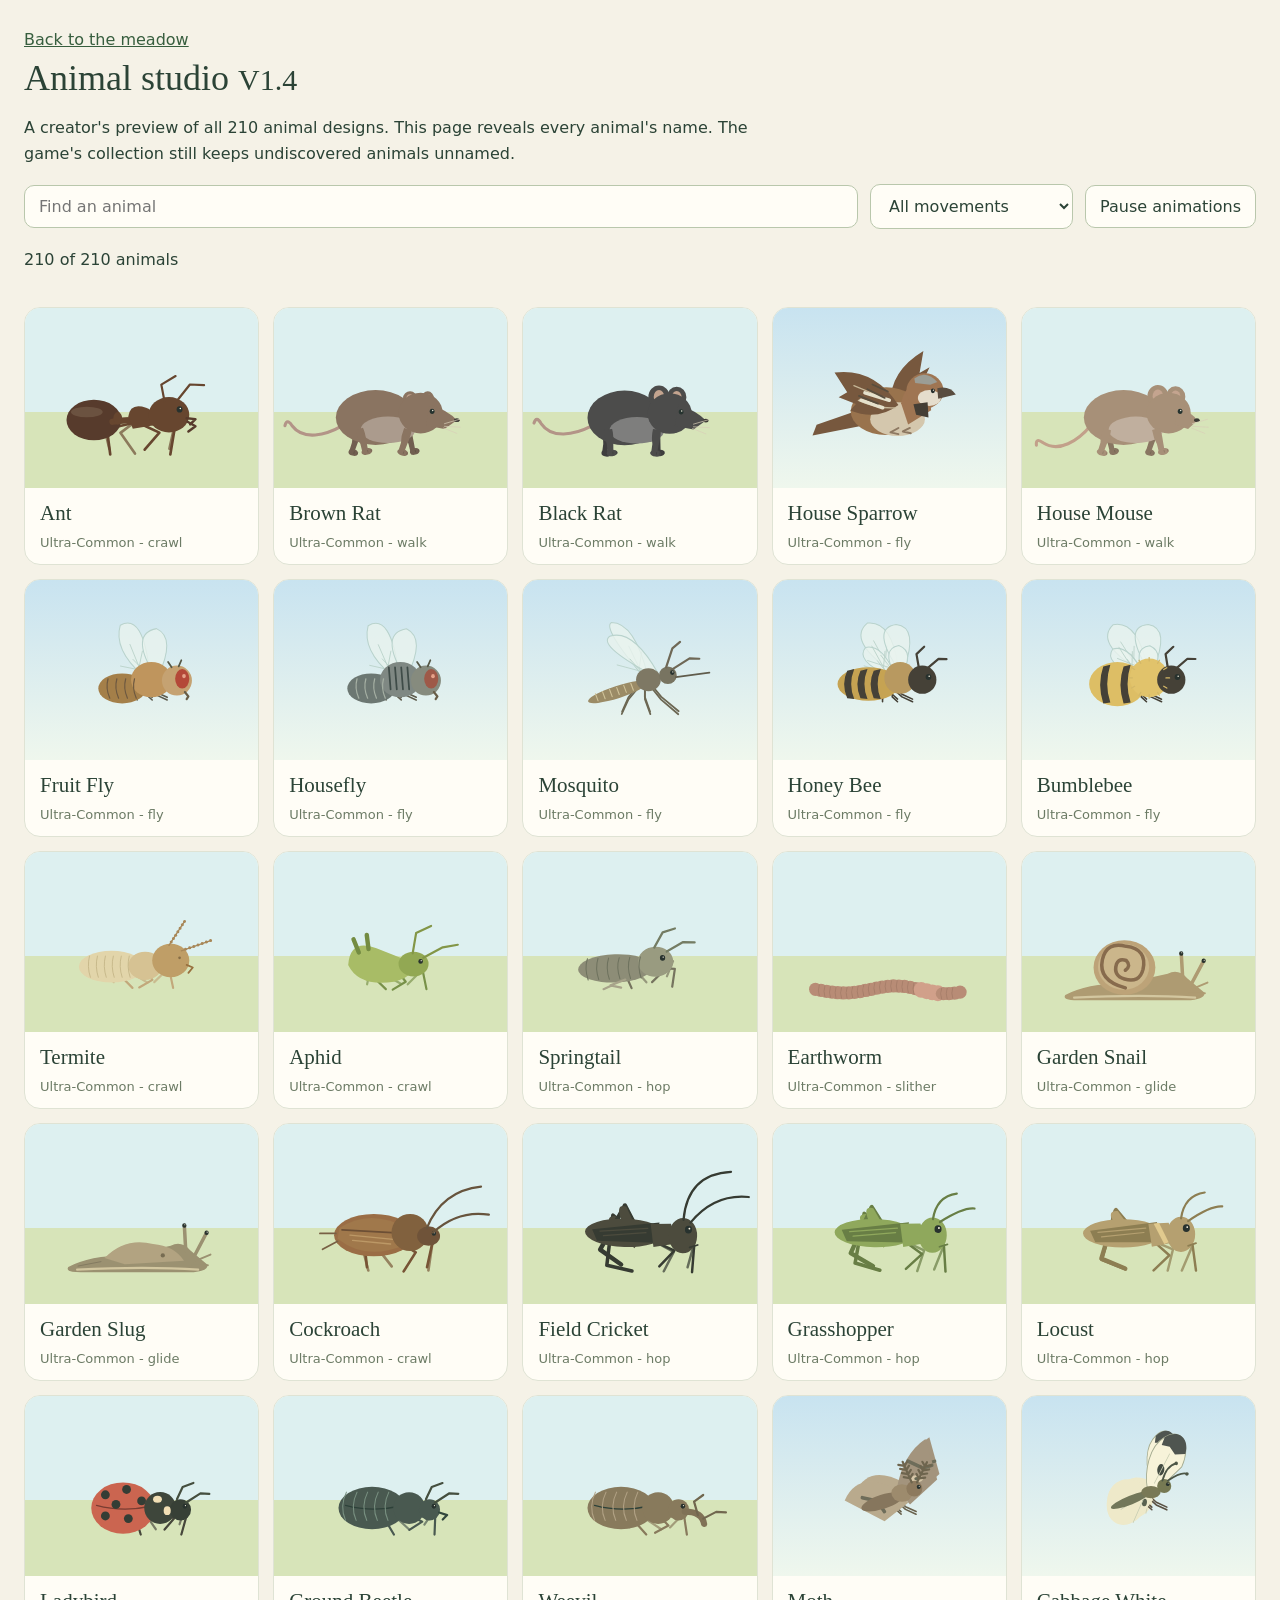
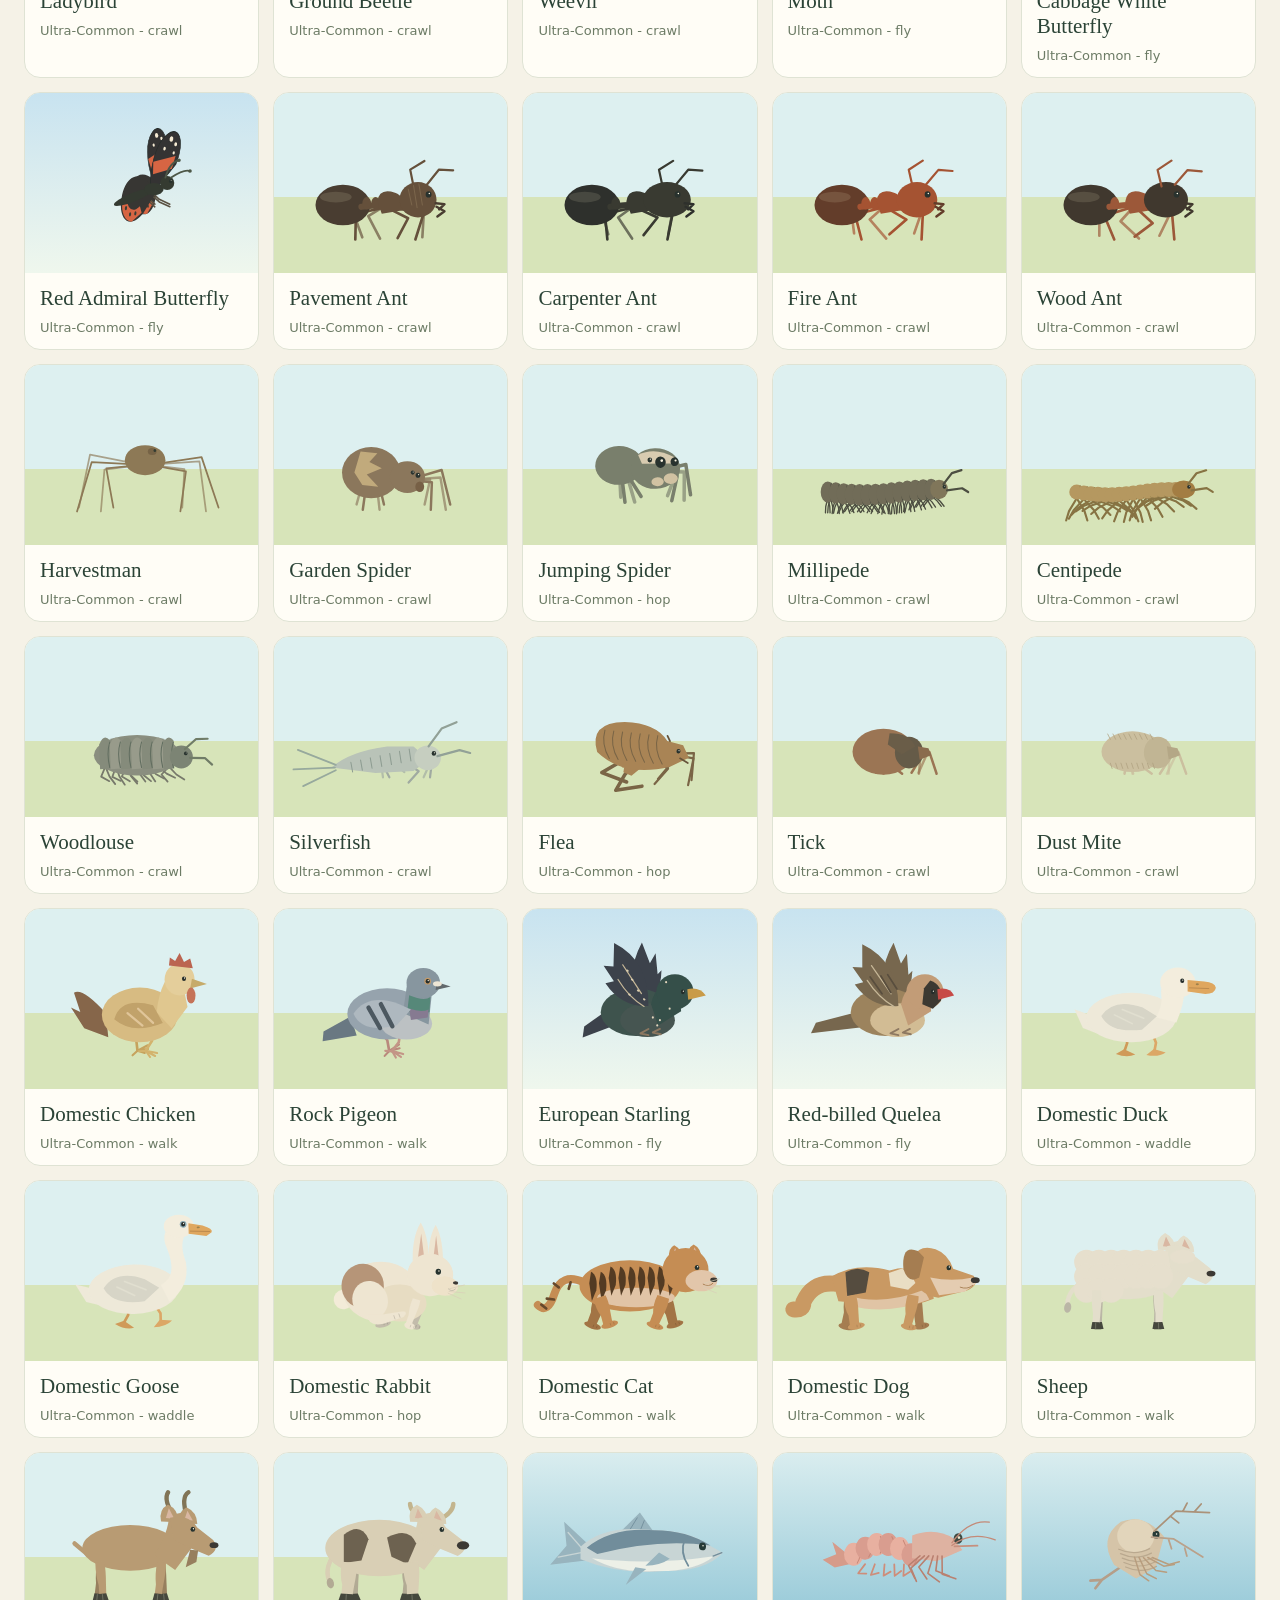
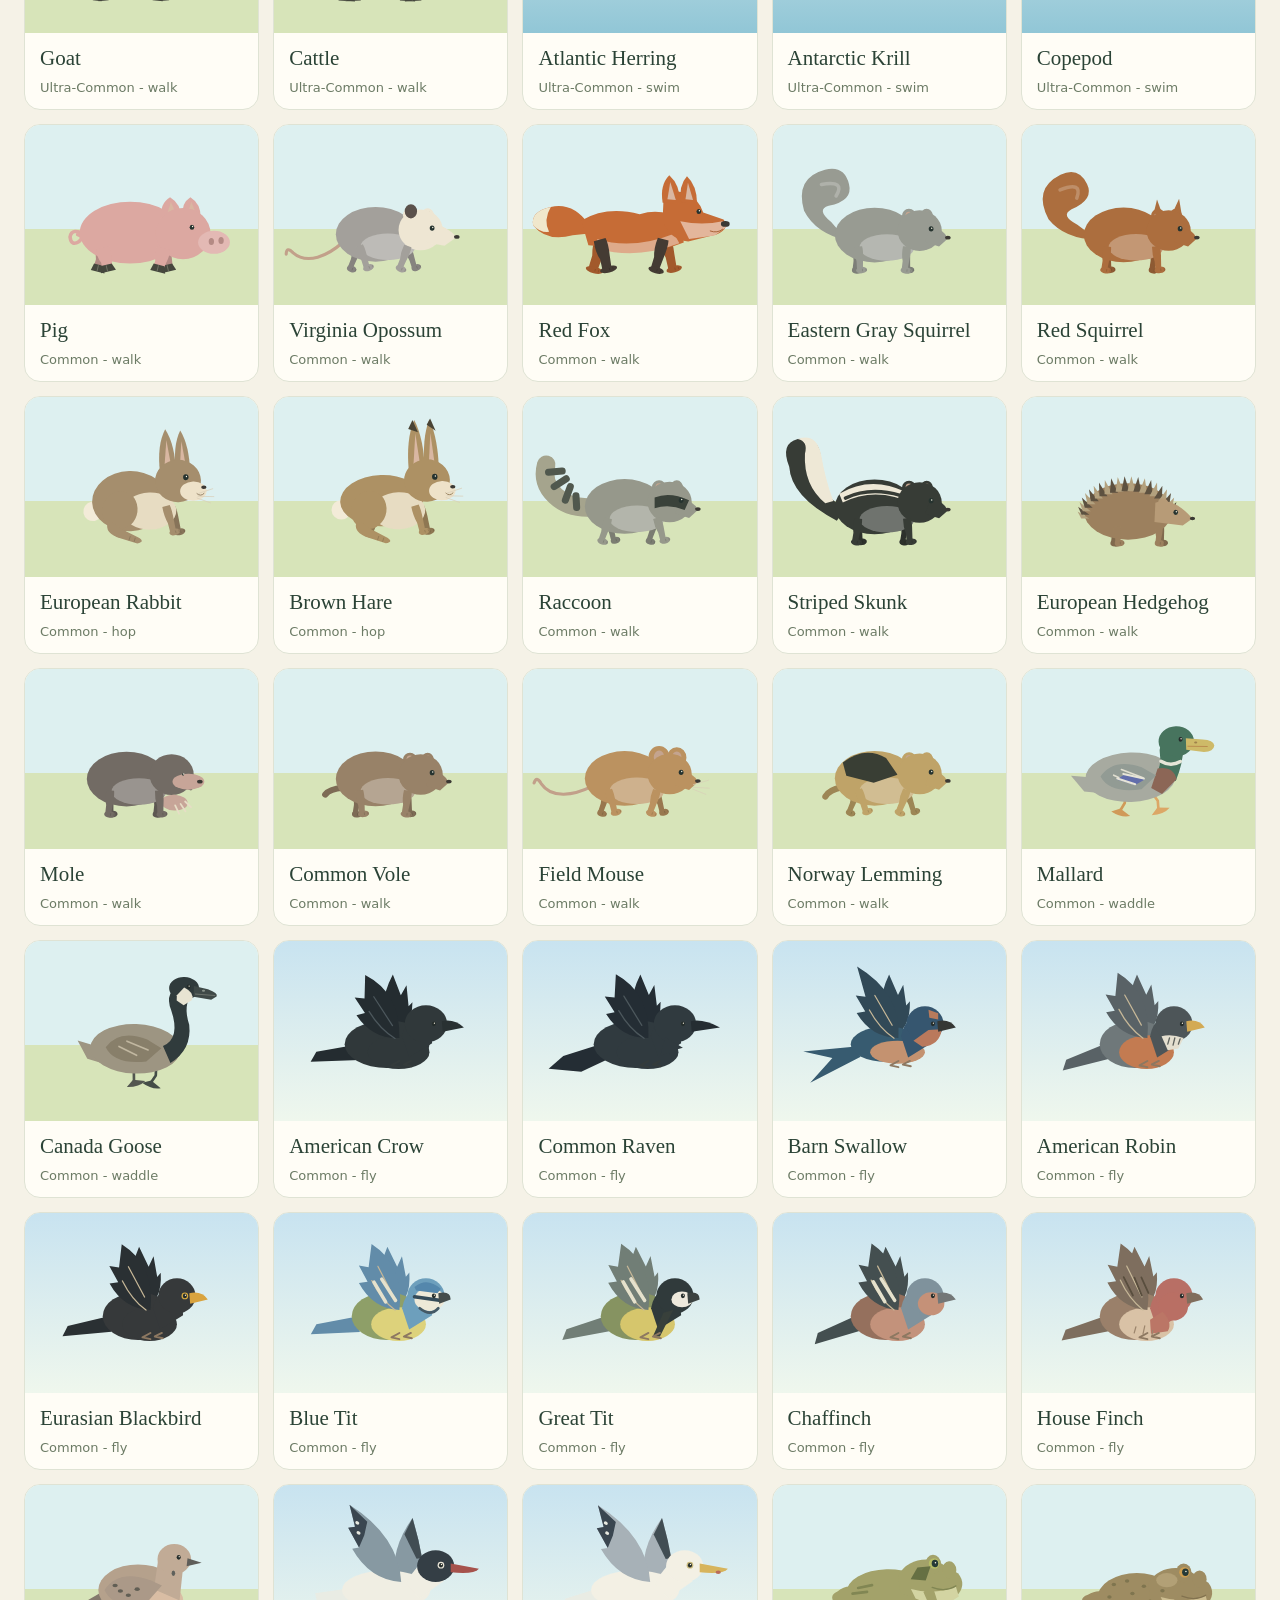
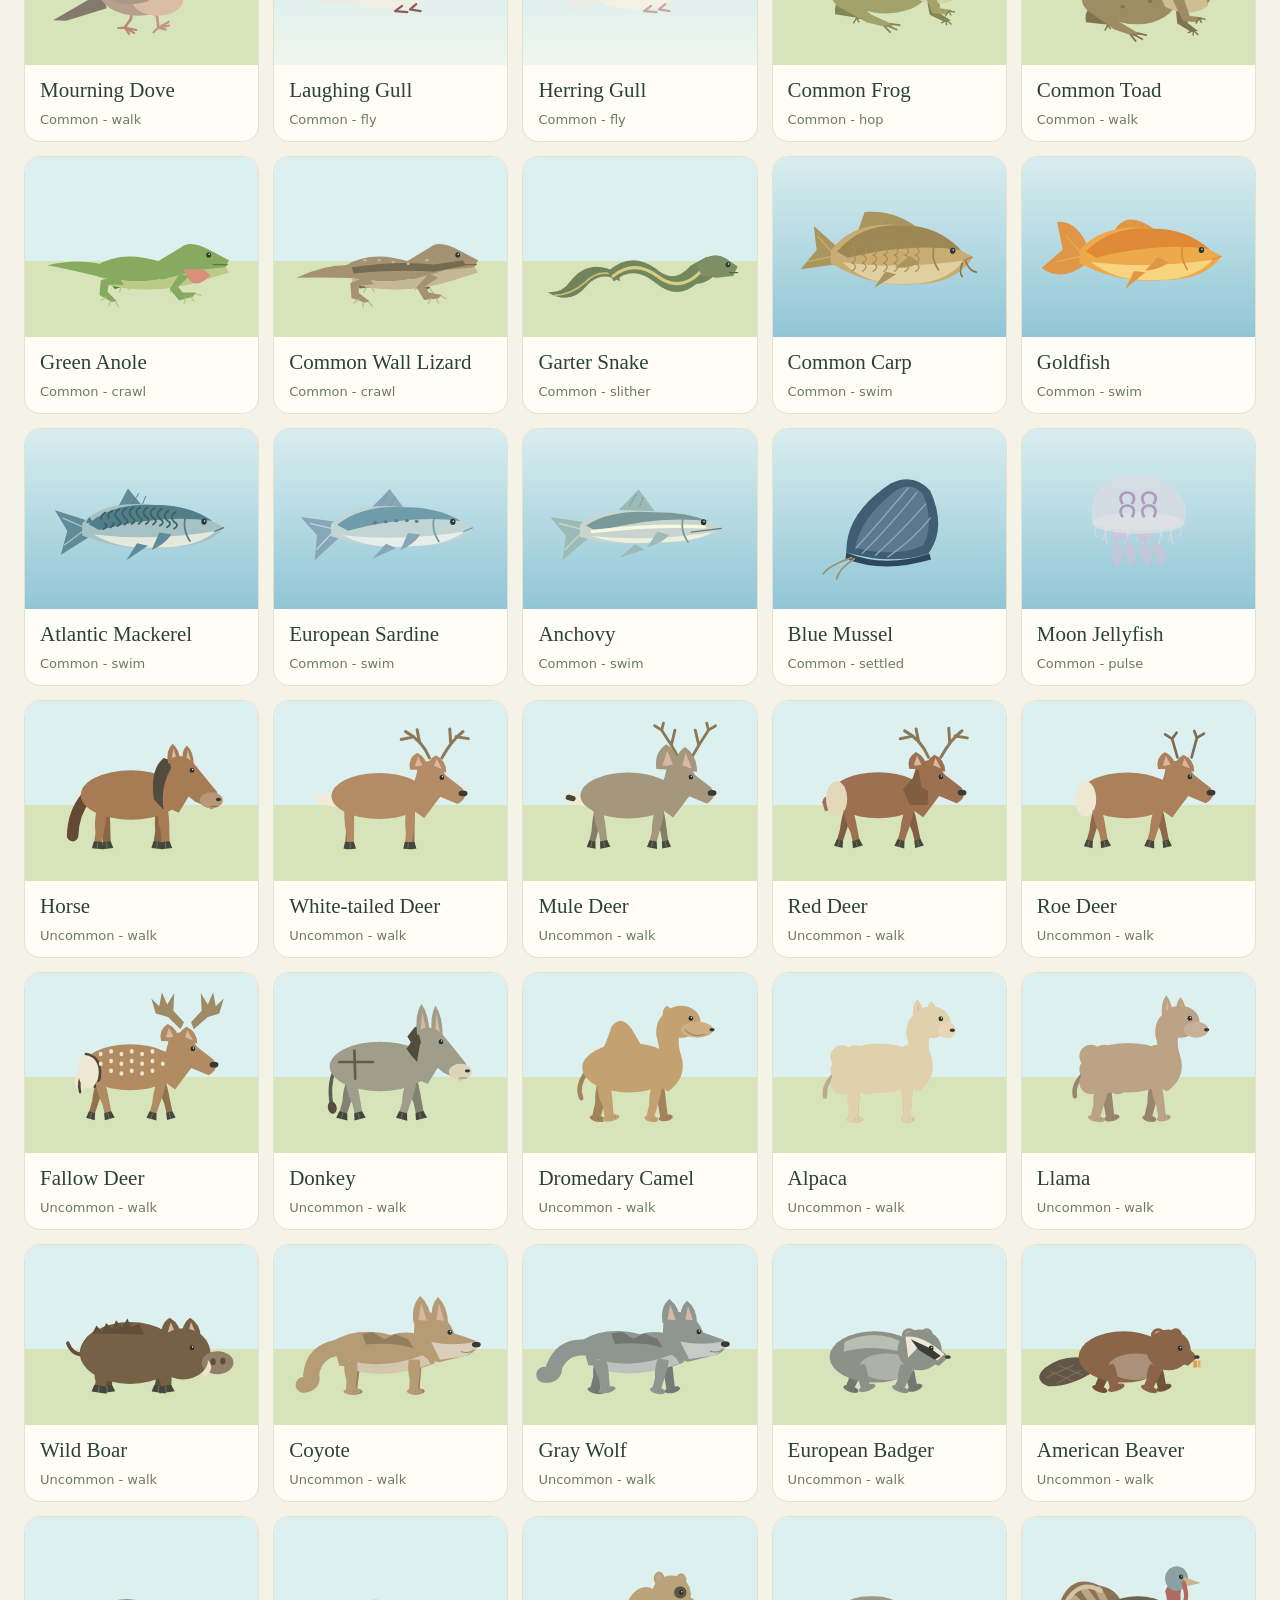
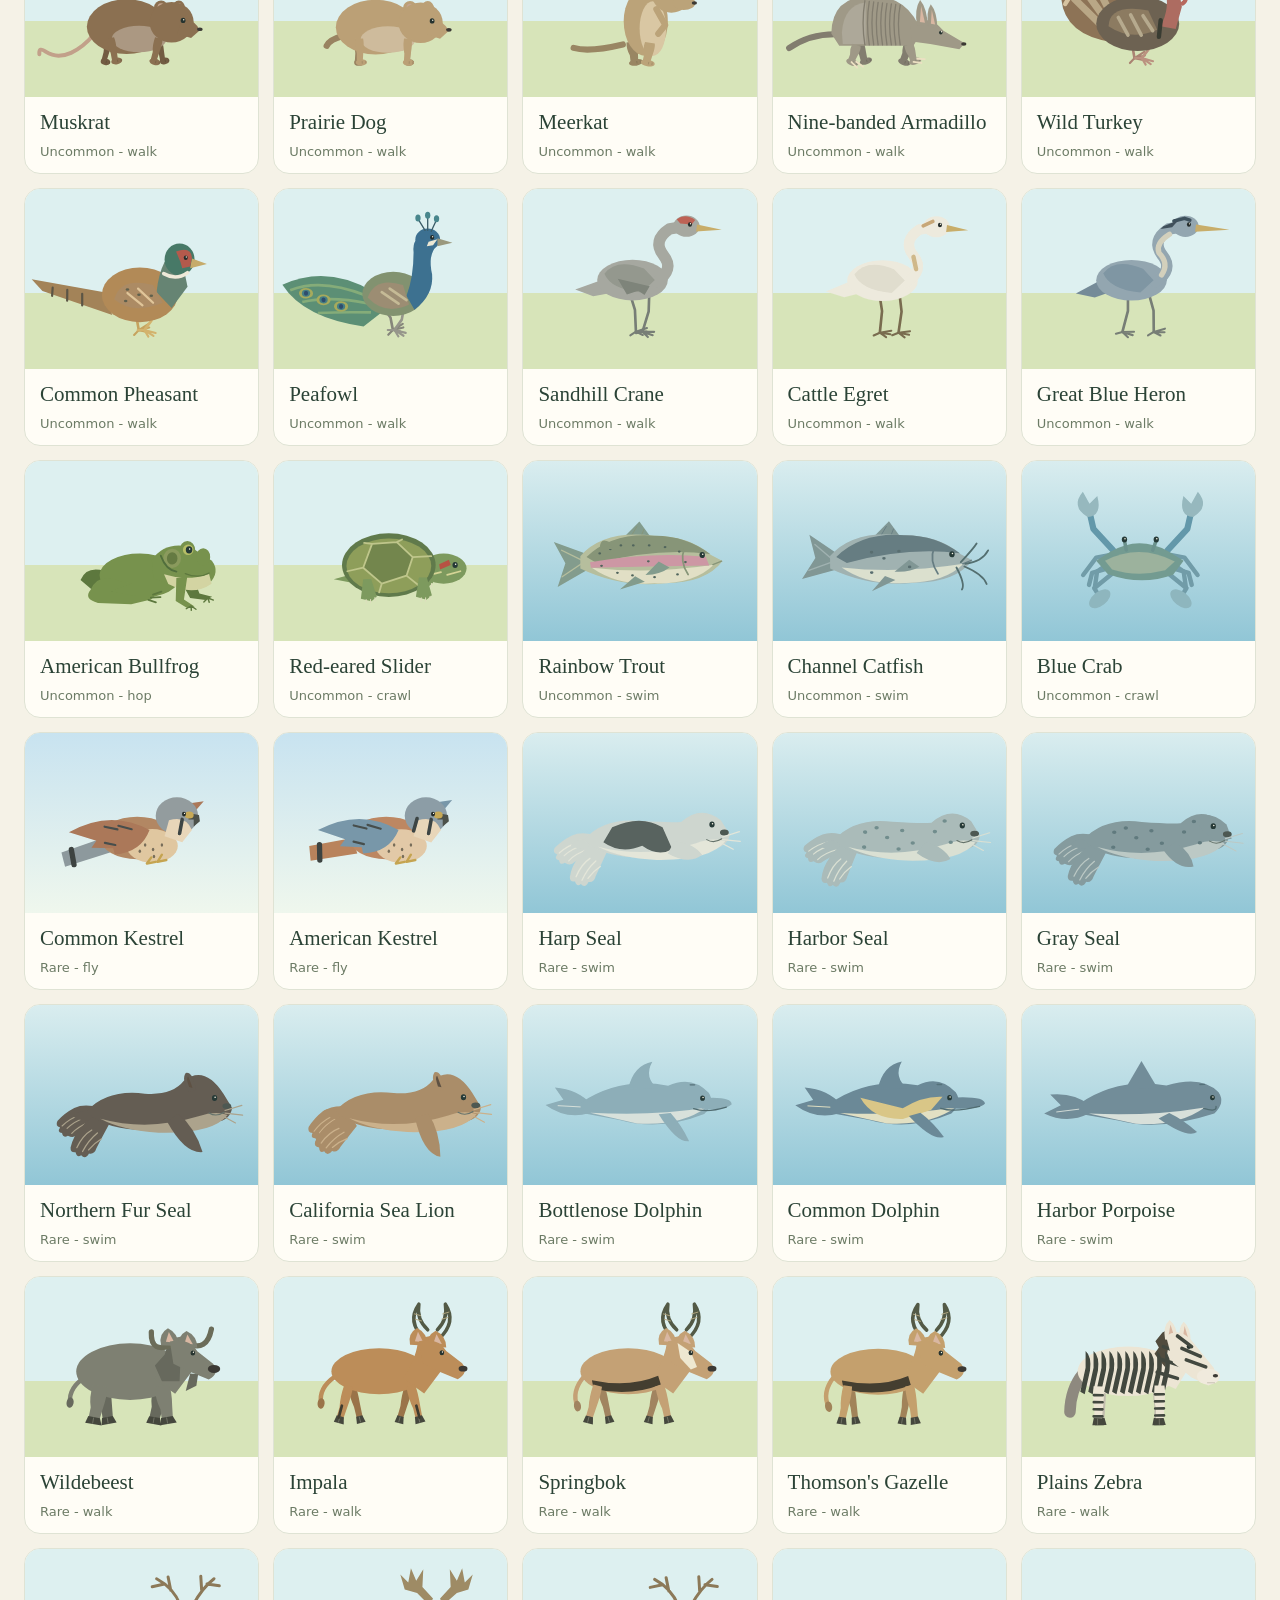
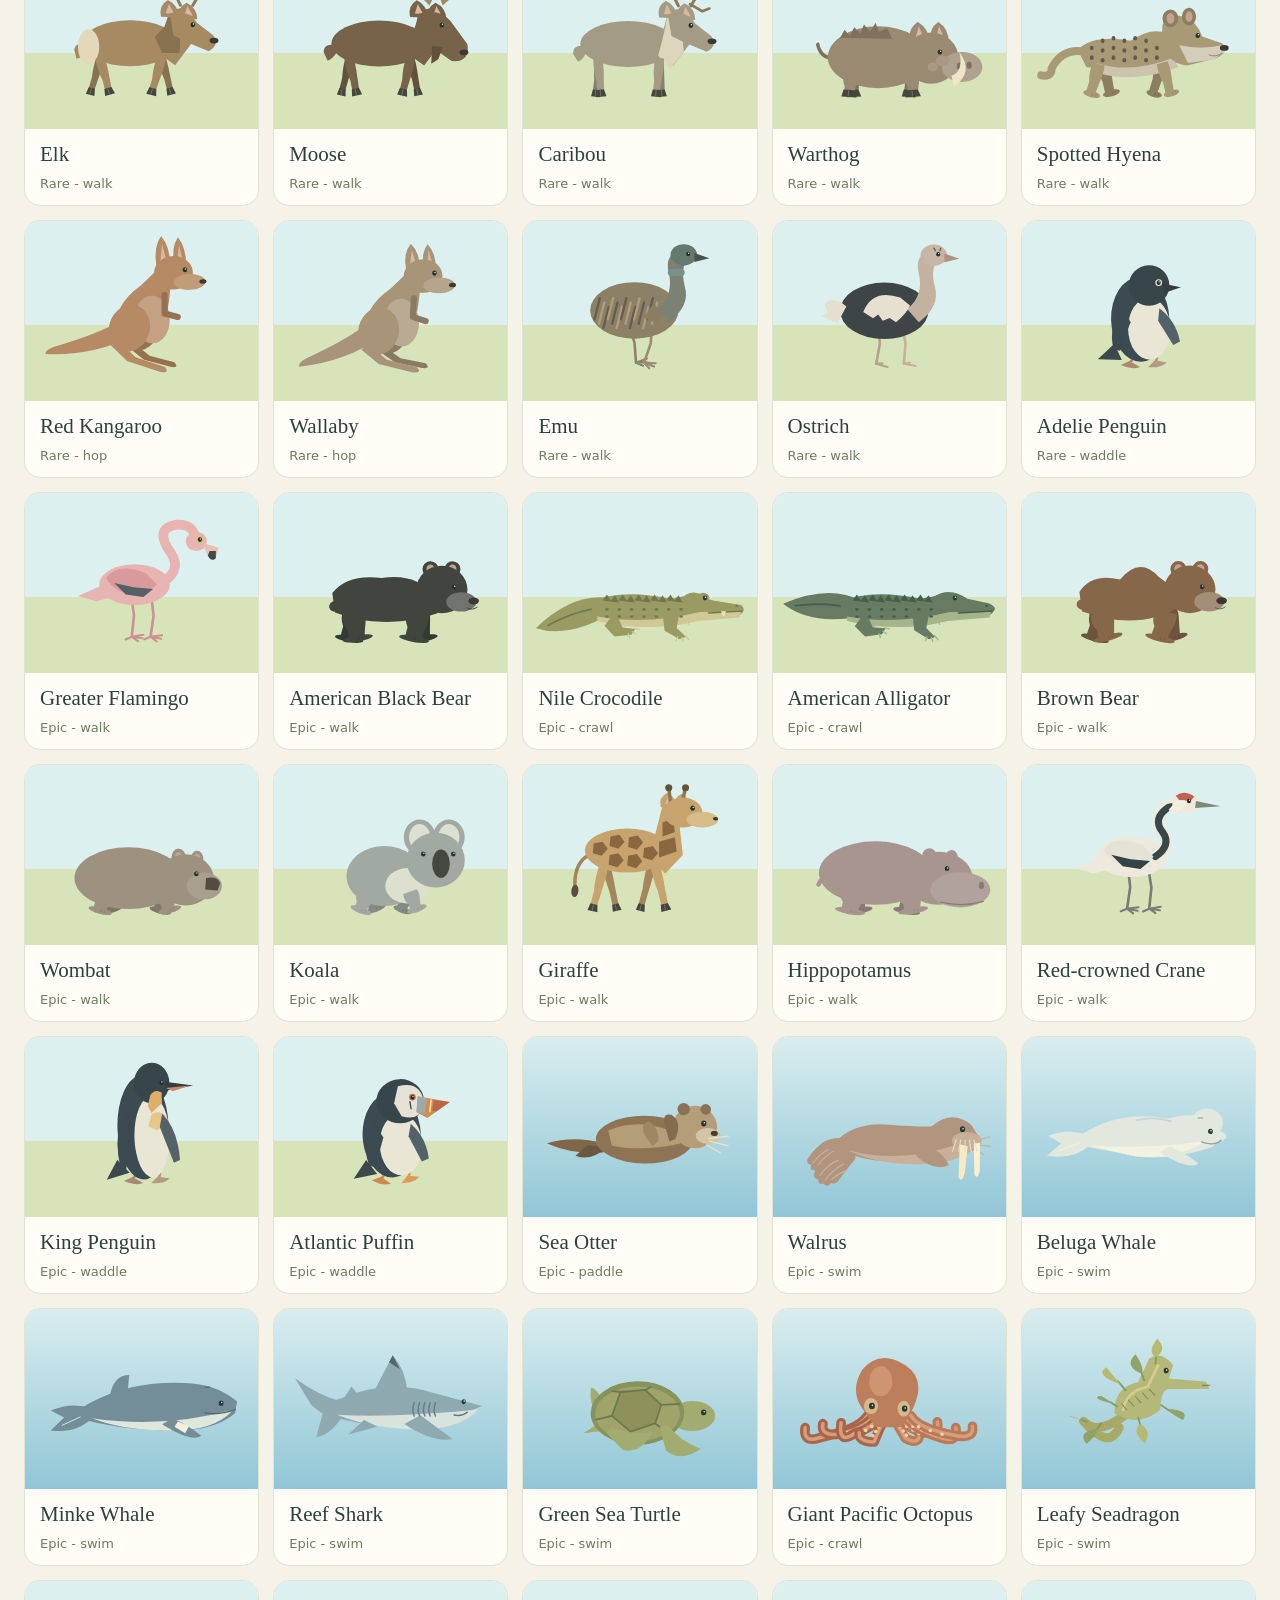
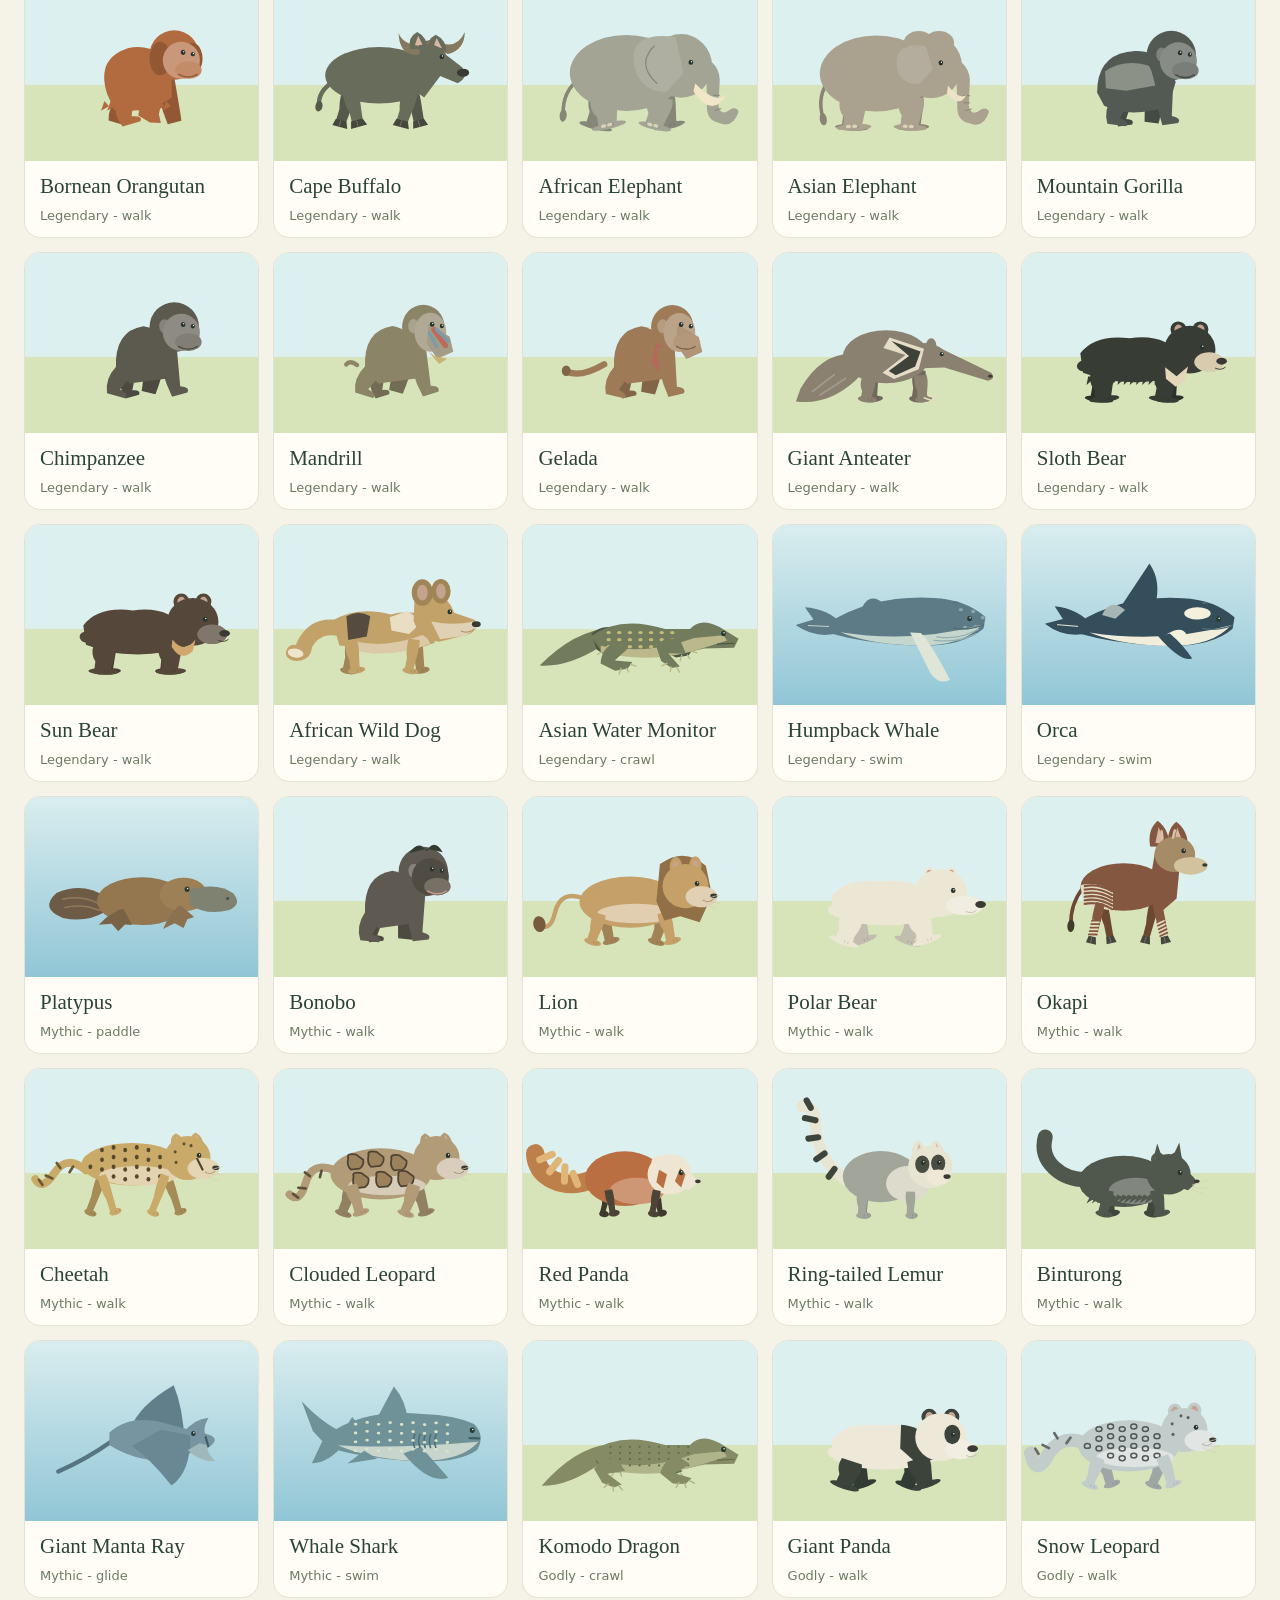
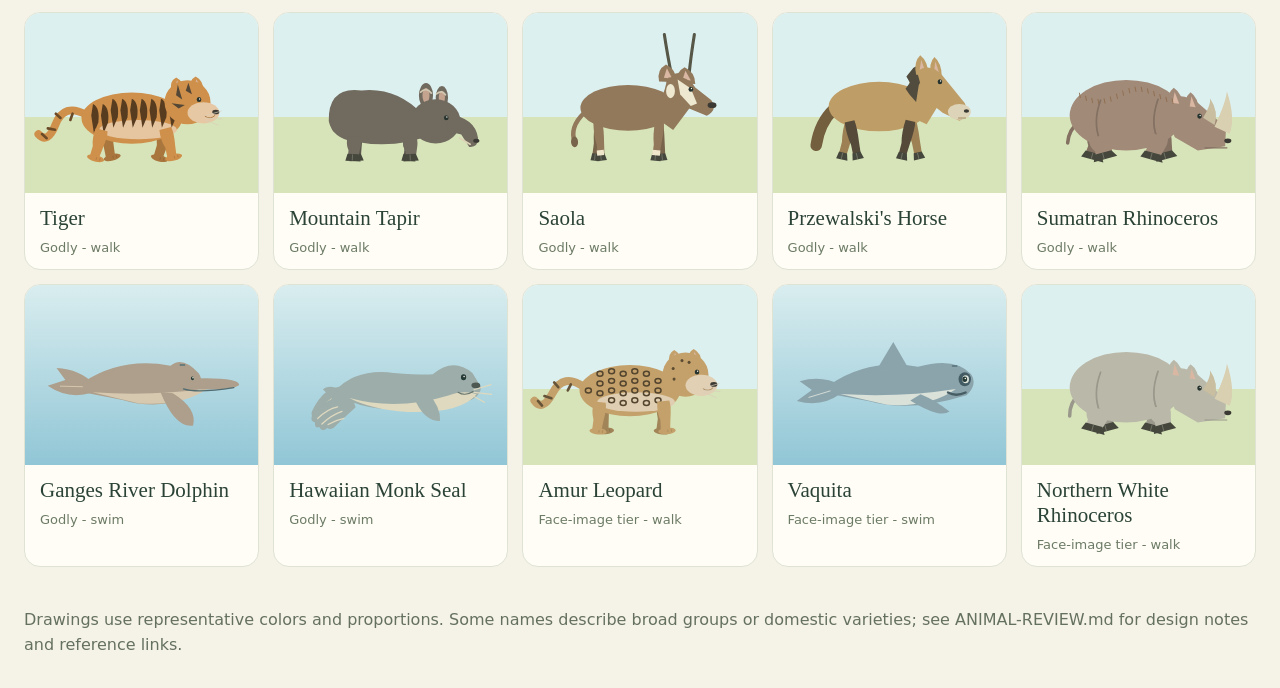
==== commit f17b6e7f: "Add files via upload" ====
--- a/animal-preview.html
+++ b/animal-preview.html
@@ -1,5 +1,5 @@
 <!doctype html>
-<html lang="en"><head><meta charset="utf-8"><meta name="viewport" content="width=device-width,initial-scale=1"><title>Animal studio - Quiet as a Mouse V1.3.3</title>
+<html lang="en"><head><meta charset="utf-8"><meta name="viewport" content="width=device-width,initial-scale=1"><title>Animal studio - Quiet as a Mouse V1.4</title>
 <style>
 *{box-sizing:border-box}body{margin:0;background:#f5f2e7;color:#2b4336;font:16px system-ui,sans-serif}header{max-width:1300px;margin:auto;padding:30px 24px 18px}h1{font:normal 36px Georgia,serif;margin:8px 0}p{line-height:1.6;max-width:780px}a{color:#375e3e}.tools{display:flex;gap:12px;flex-wrap:wrap;align-items:center;margin:18px 0}input,select,button{font:inherit;color:inherit;padding:11px 14px;border:1px solid #b9c7ac;border-radius:10px;background:#fffdf6}input{min-width:240px;flex:1}button{cursor:pointer}button:focus-visible,input:focus-visible,select:focus-visible{outline:3px solid #b9823f;outline-offset:3px}#cards{max-width:1300px;margin:auto;padding:0 24px 30px;display:grid;grid-template-columns:repeat(auto-fill,minmax(230px,1fr));gap:14px}.tile{margin:0;border:1px solid #dfe3d4;background:#fffdf6;border-radius:16px;overflow:hidden}.stage{height:180px;display:flex;align-items:center;justify-content:center;background:linear-gradient(#ddf0f0 58%,#d7e4b9 58%)}.stage.water{background:linear-gradient(#d9edef,#91c6d6)}.stage.air{background:linear-gradient(#c8e3f0,#eff7ed)}.stage [data-anim],.stage [data-body]{transform-origin:0 0;transform-box:view-box}.stage svg{width:100%;max-width:264px;height:165px;overflow:visible}.tile figcaption{padding:13px 15px}.tile h2{font:normal 21px Georgia,serif;margin:0 0 6px}.meta{font-size:13px;color:#6c7b65}.foot{max-width:1300px;padding:10px 24px 30px;margin:auto;color:#65715f}#empty{padding:24px;font-size:18px}[hidden]{display:none!important}@media(prefers-reduced-motion:reduce){*{scroll-behavior:auto}}
-</style></head><body><header><a href="./index.html">Back to the meadow</a><h1>Animal studio <small>V1.3.3</small></h1><p>A creator's preview of all 210 animal designs. This page reveals every animal's name. The game's collection still keeps undiscovered animals unnamed.</p><div class="tools"><input id="search" type="search" placeholder="Find an animal" aria-label="Find an animal"><select id="filter" aria-label="Filter by movement"><option value="all">All movements</option><option value="air">Flying</option><option value="water">Aquatic</option><option value="hop">Hopping</option><option value="land">Other land animals</option></select><button id="play" aria-pressed="true">Pause animations</button></div><p id="count" role="status"></p></header><main id="cards"></main><p id="empty" hidden>No animals match this search.</p><p class="foot">Drawings use representative colors and proportions. Some names describe broad groups or domestic varieties; see ANIMAL-REVIEW.md for design notes and reference links.</p><script type="module" src="./animal-preview.mjs"></script></body></html>
+</style></head><body><header><a href="./index.html">Back to the meadow</a><h1>Animal studio <small>V1.4</small></h1><p>A creator's preview of all 210 animal designs. This page reveals every animal's name. The game's collection still keeps undiscovered animals unnamed.</p><div class="tools"><input id="search" type="search" placeholder="Find an animal" aria-label="Find an animal"><select id="filter" aria-label="Filter by movement"><option value="all">All movements</option><option value="air">Flying</option><option value="water">Aquatic</option><option value="hop">Hopping</option><option value="land">Other land animals</option></select><button id="play" aria-pressed="true">Pause animations</button></div><p id="count" role="status"></p></header><main id="cards"></main><p id="empty" hidden>No animals match this search.</p><p class="foot">Drawings use representative colors and proportions. Some names describe broad groups or domestic varieties; see ANIMAL-REVIEW.md for design notes and reference links.</p><script type="module" src="./animal-preview.mjs"></script></body></html>
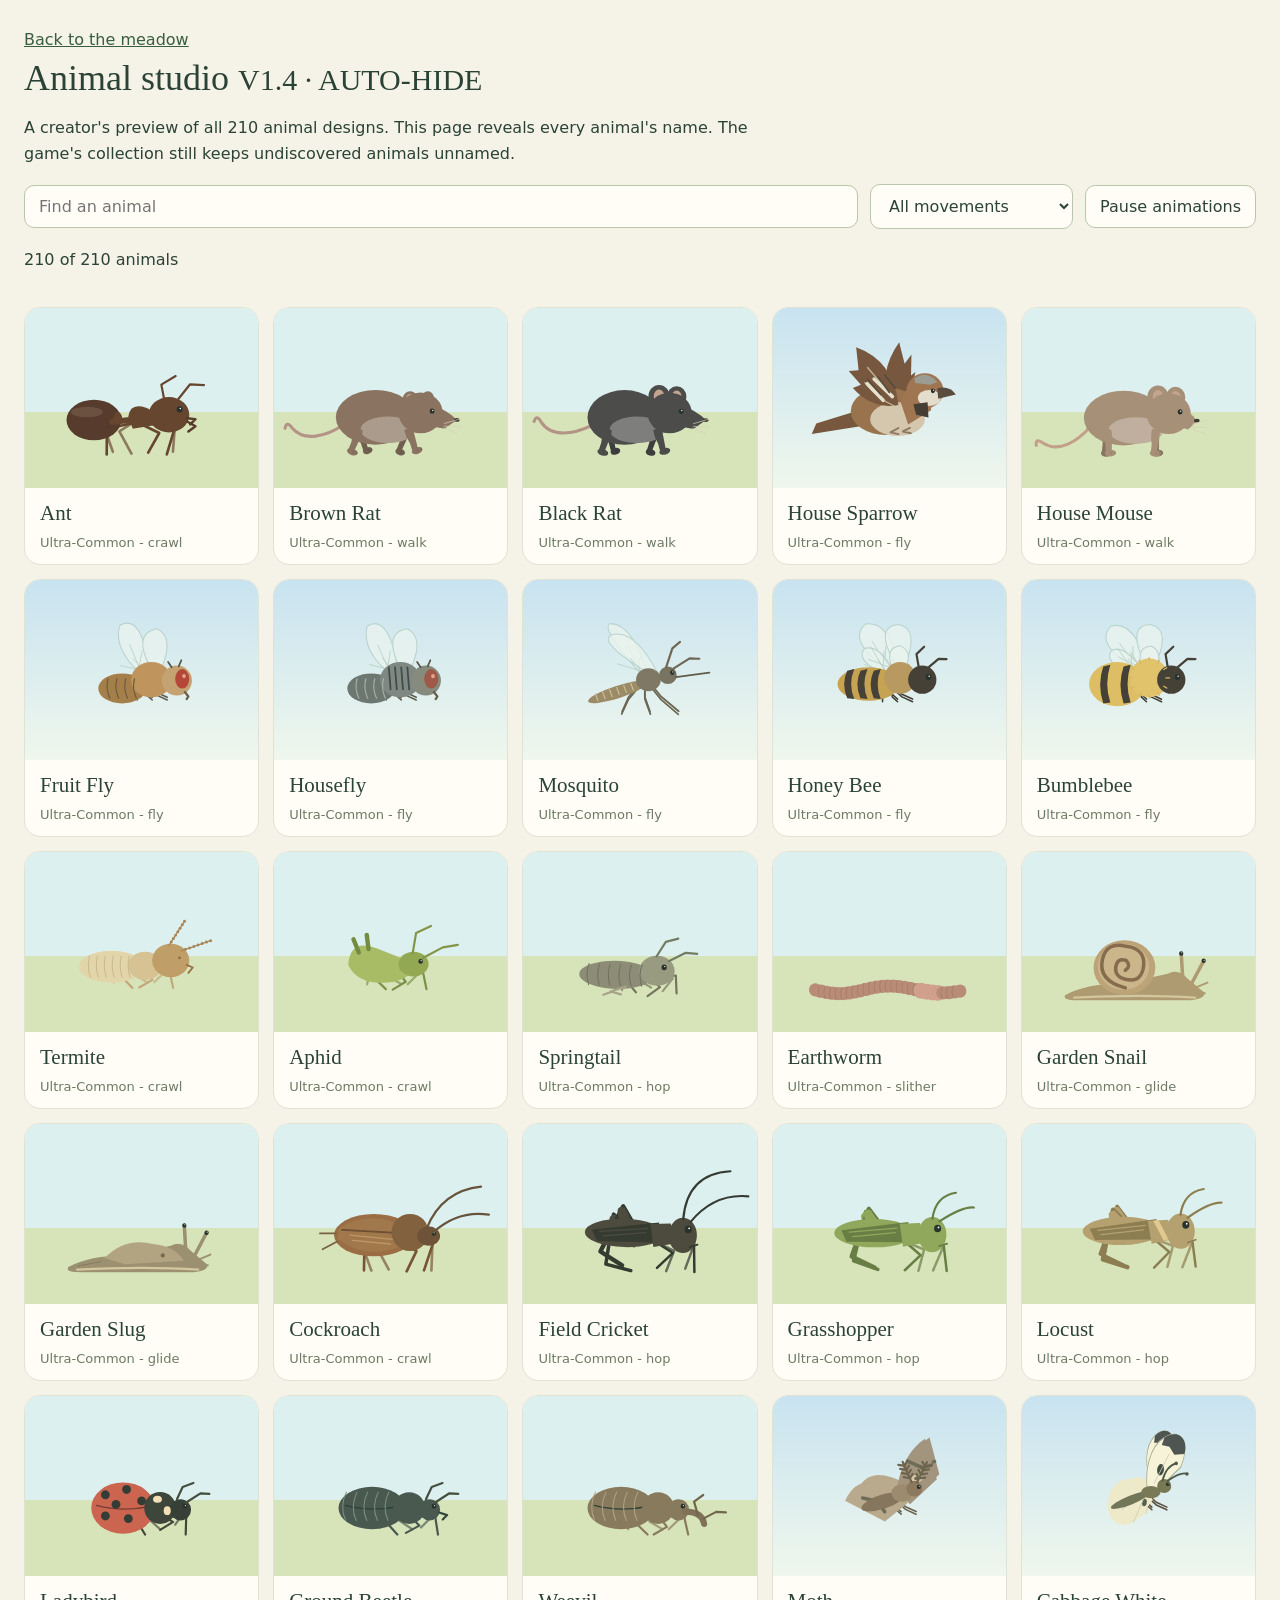
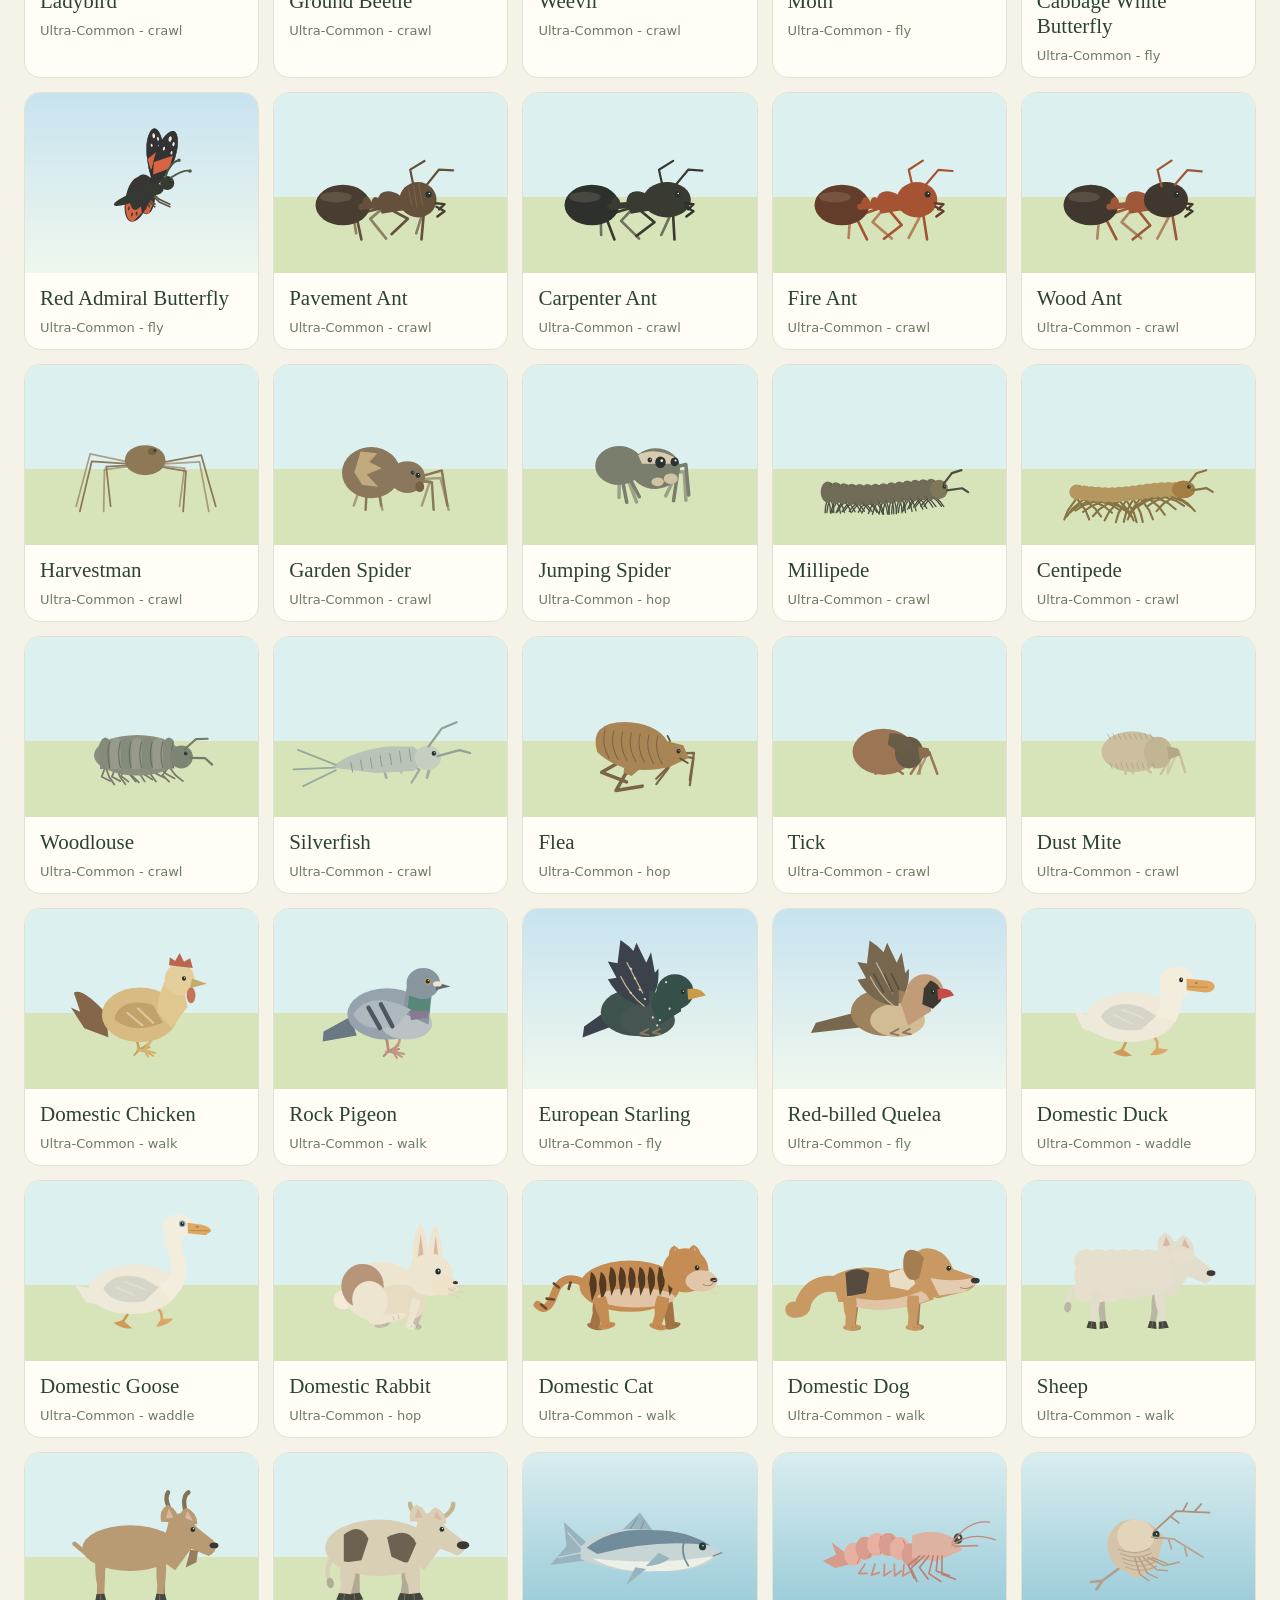
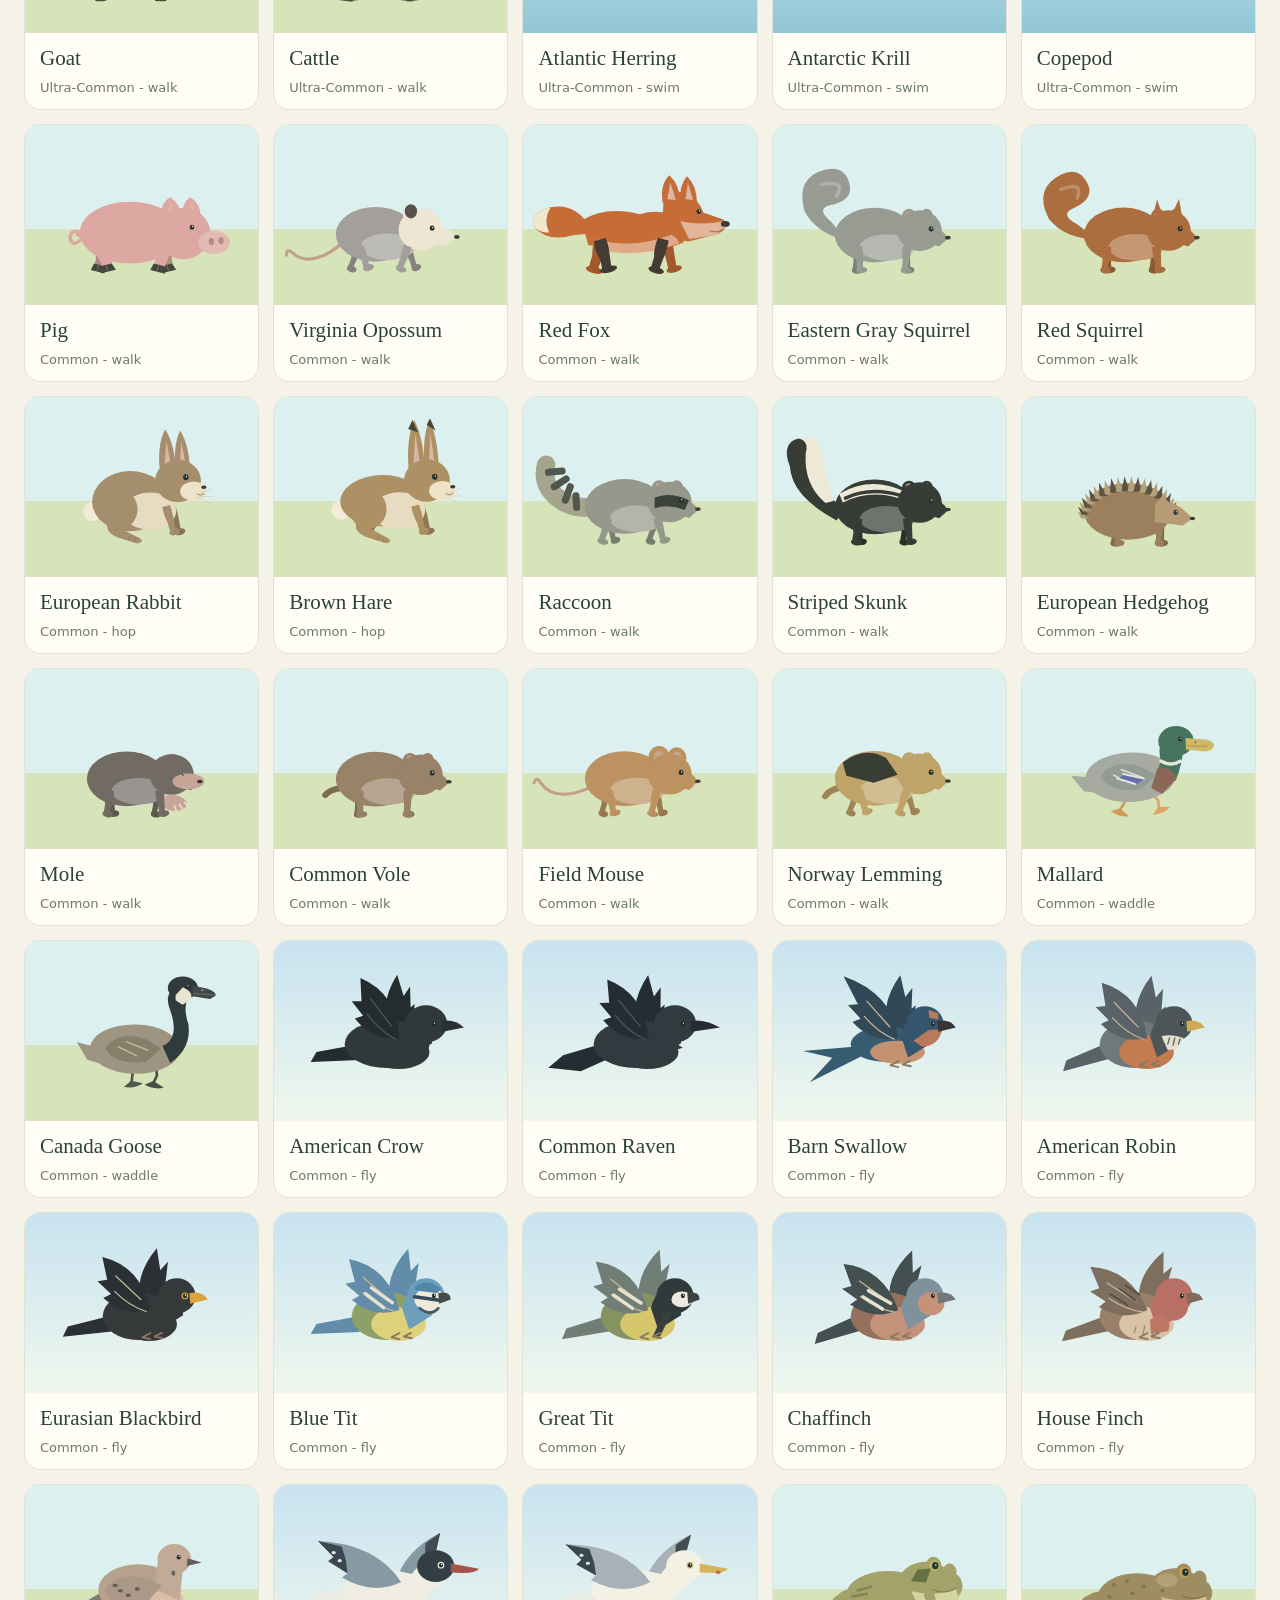
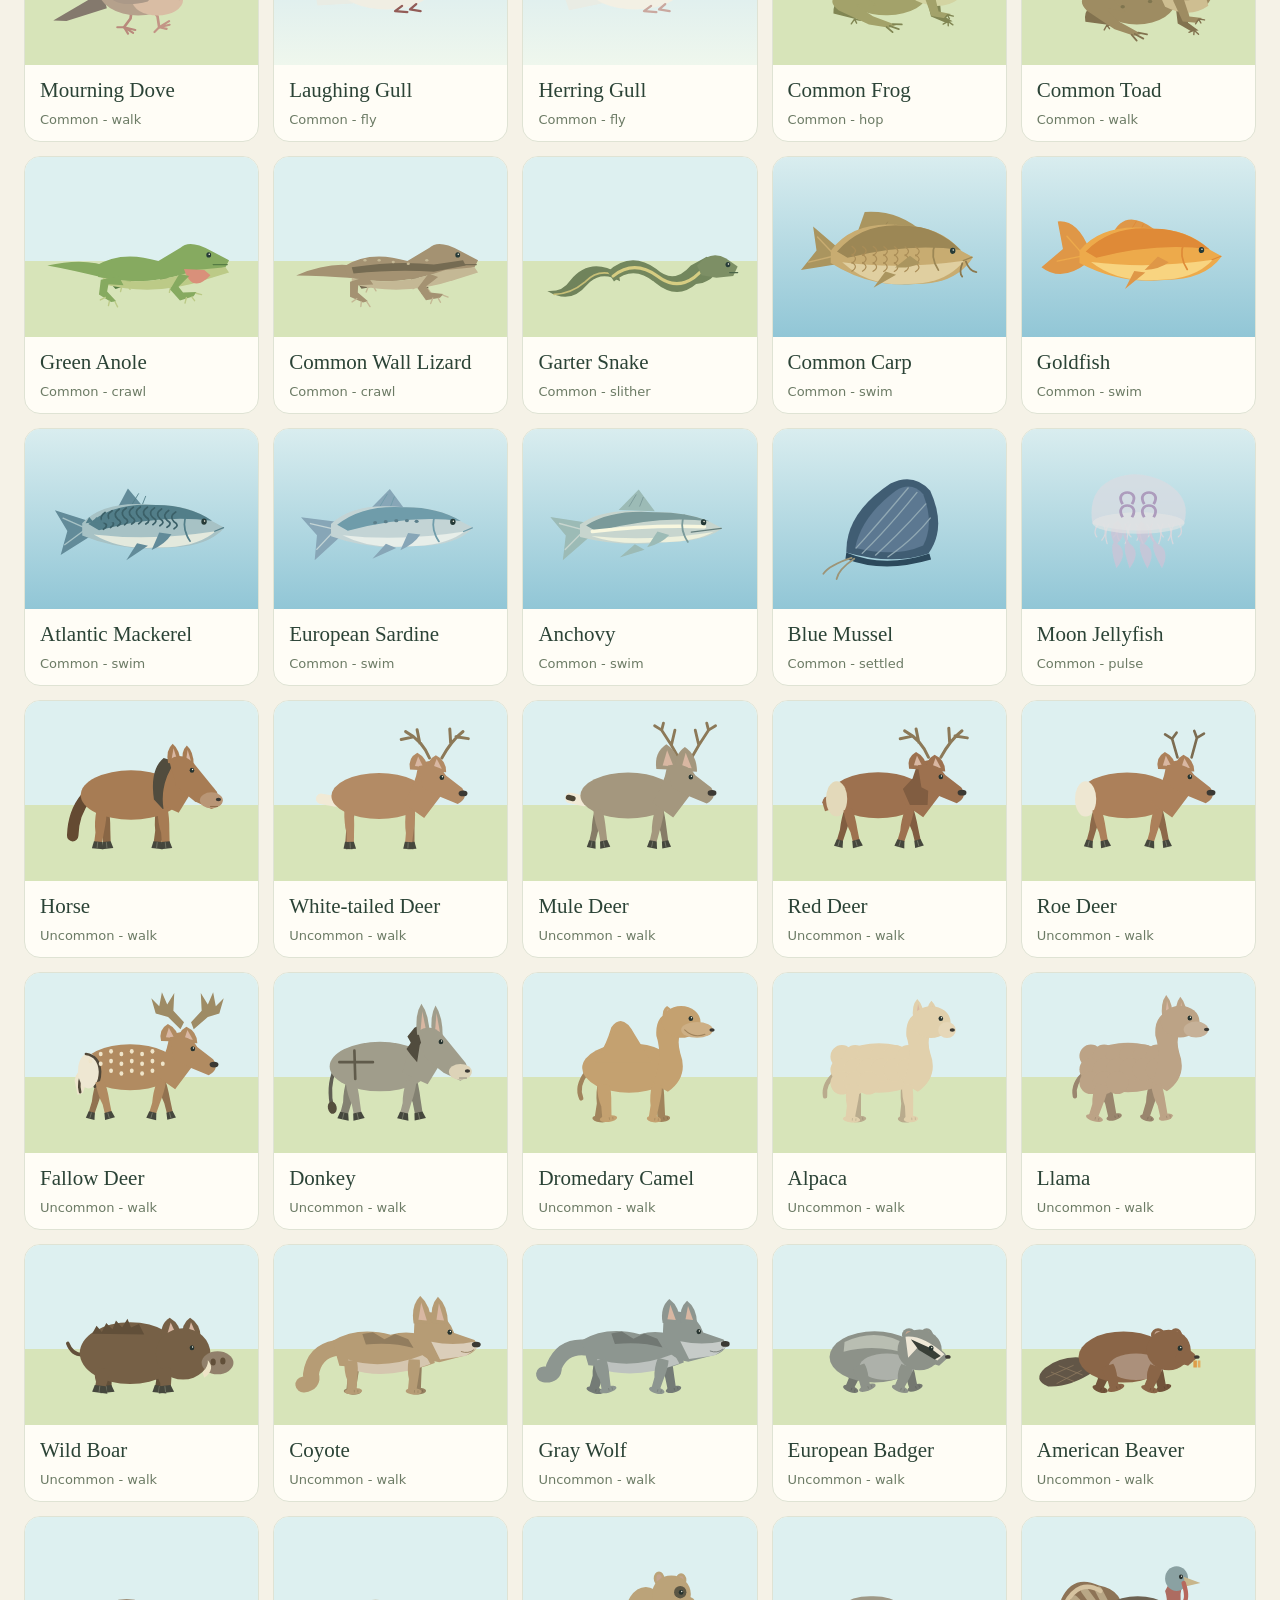
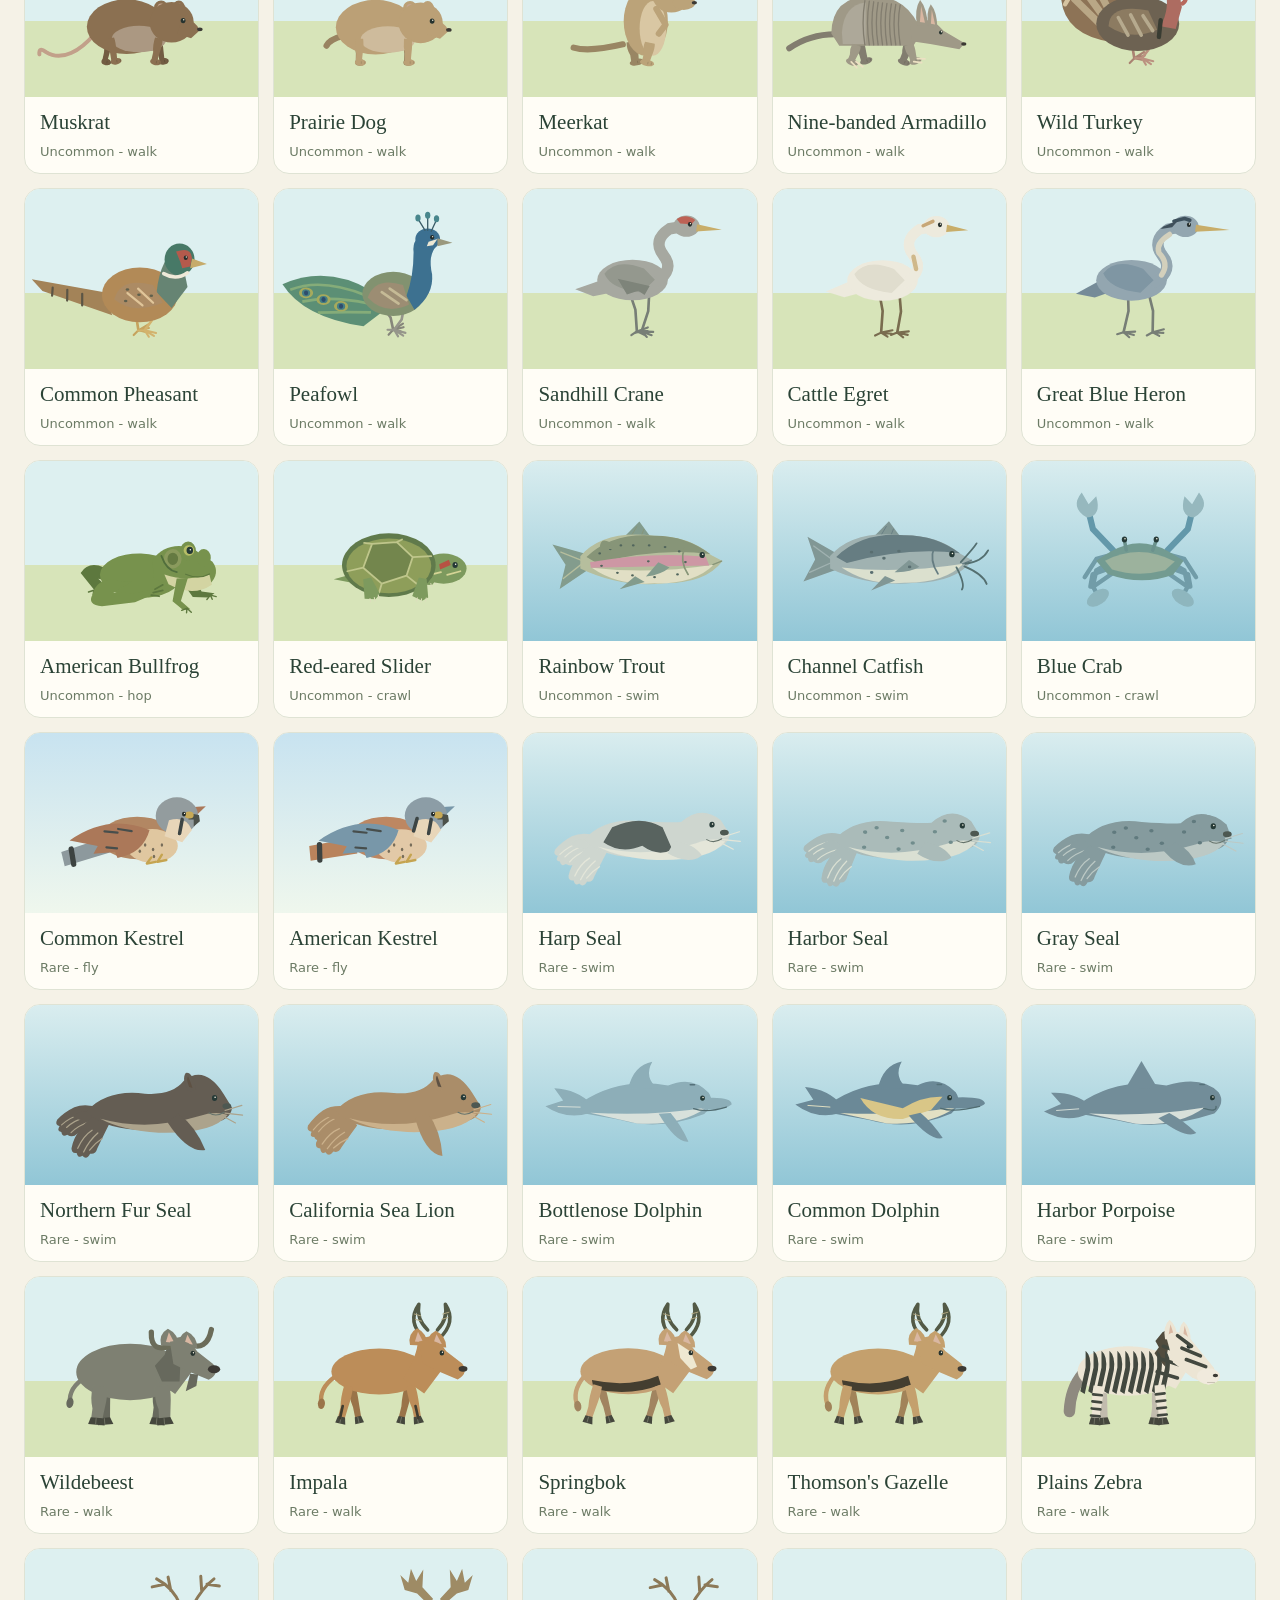
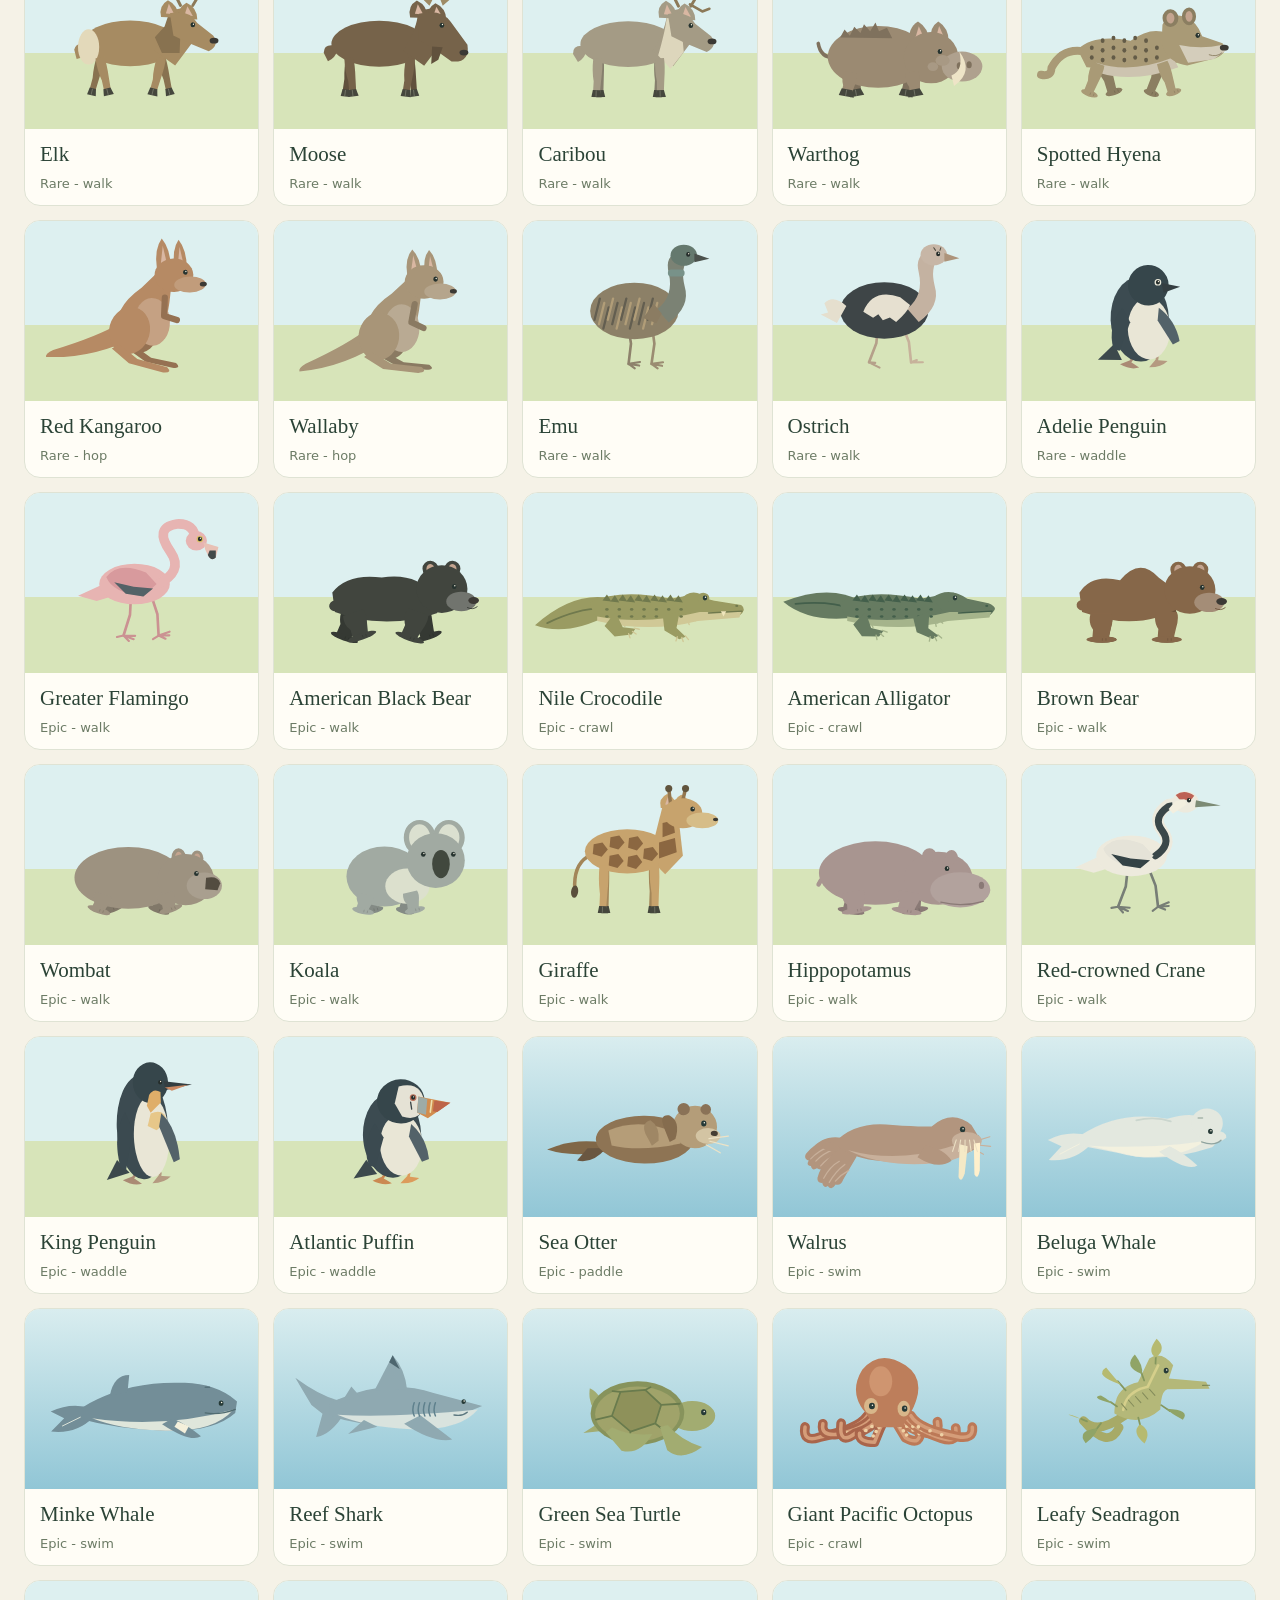
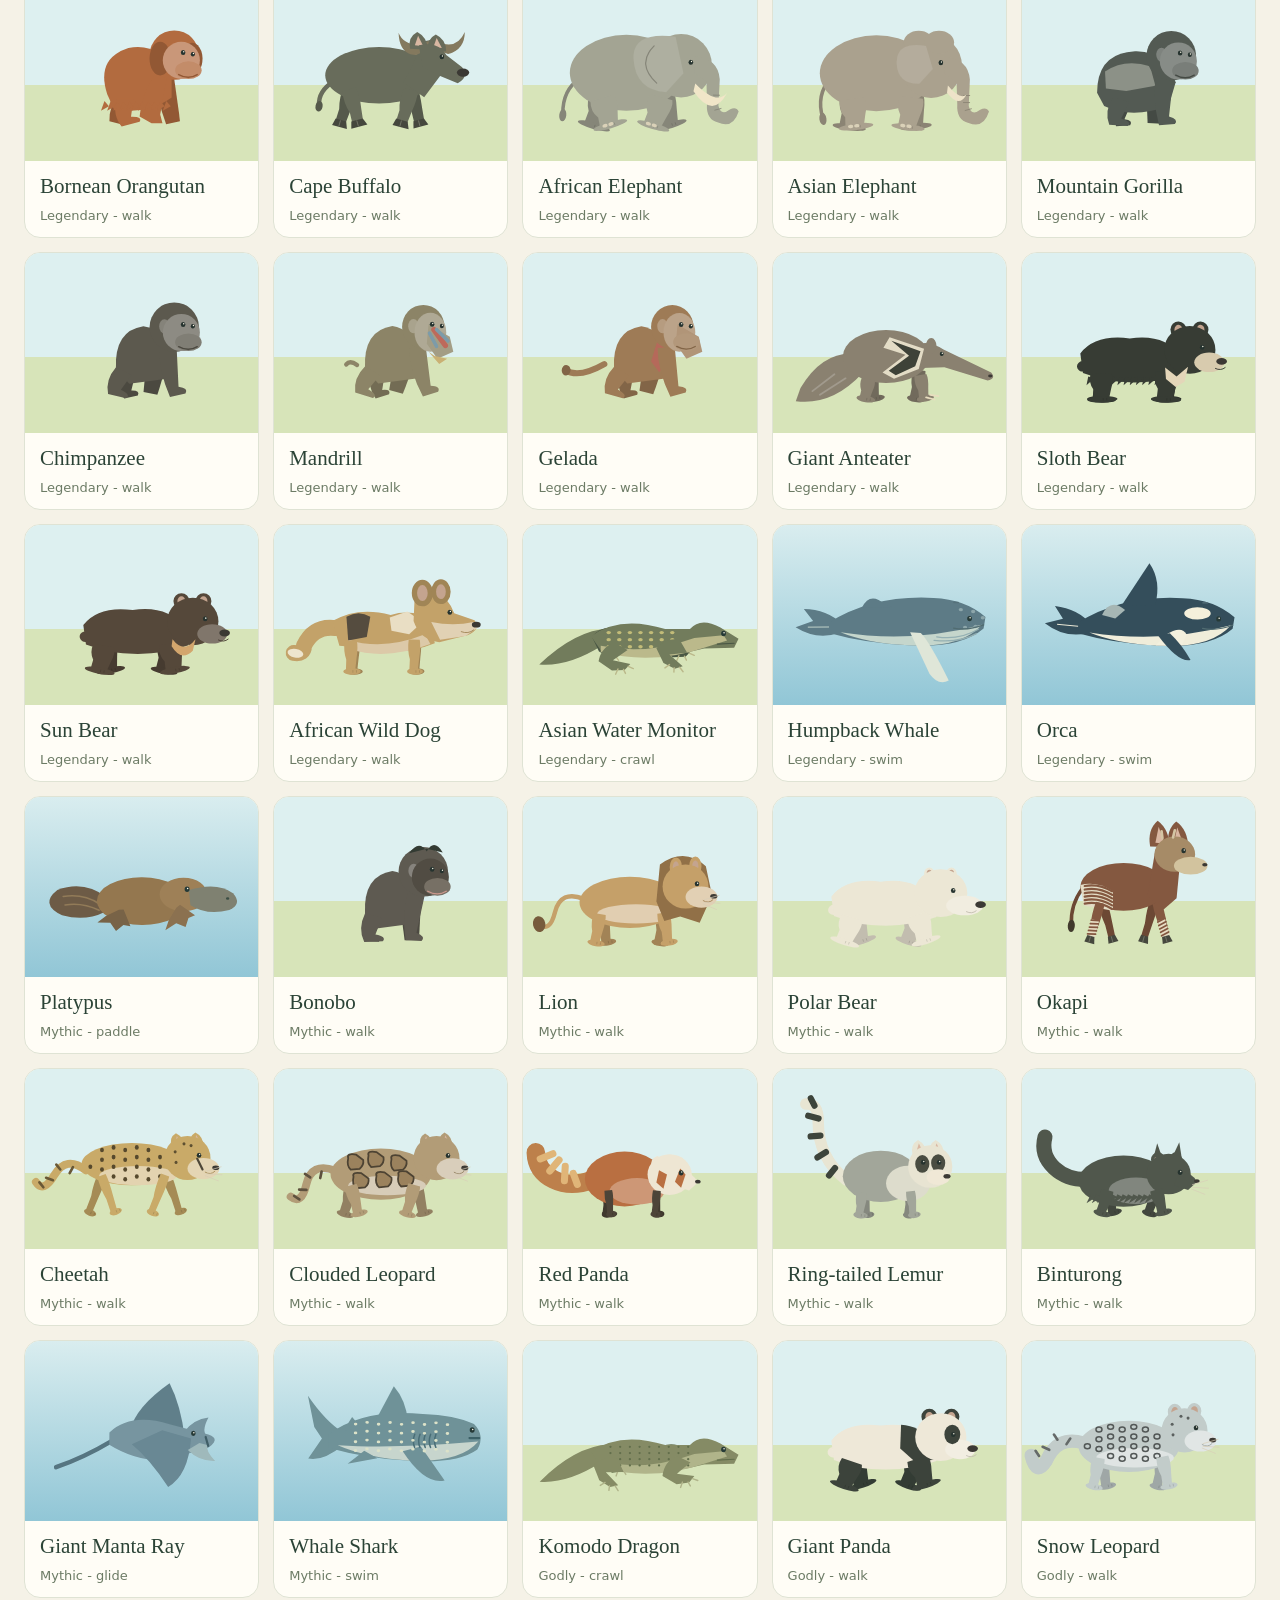
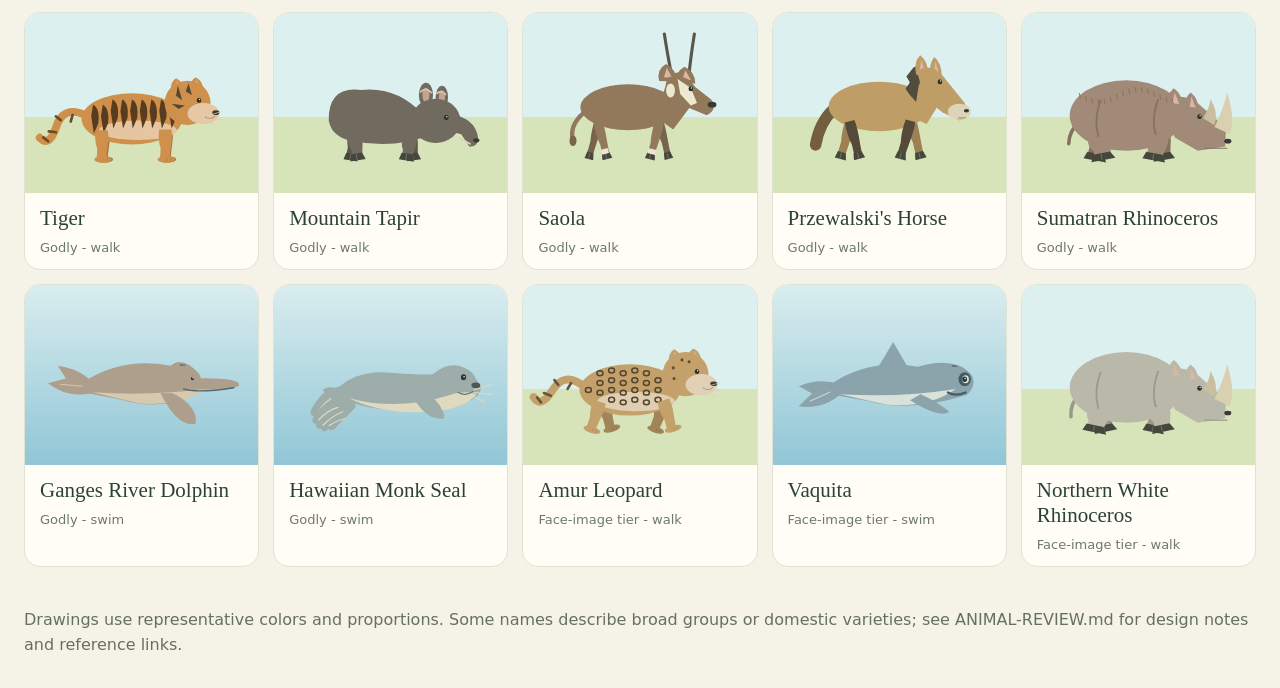
==== commit 6cda4142: "Add files via upload" ====
--- a/animal-preview.html
+++ b/animal-preview.html
@@ -1,5 +1,5 @@
 <!doctype html>
-<html lang="en"><head><meta charset="utf-8"><meta name="viewport" content="width=device-width,initial-scale=1"><title>Animal studio - Quiet as a Mouse V1.4</title>
+<html lang="en"><head><meta charset="utf-8"><meta name="viewport" content="width=device-width,initial-scale=1"><title>Animal studio - Quiet as a Mouse V1.4 · AUTO-HIDE</title>
 <style>
 *{box-sizing:border-box}body{margin:0;background:#f5f2e7;color:#2b4336;font:16px system-ui,sans-serif}header{max-width:1300px;margin:auto;padding:30px 24px 18px}h1{font:normal 36px Georgia,serif;margin:8px 0}p{line-height:1.6;max-width:780px}a{color:#375e3e}.tools{display:flex;gap:12px;flex-wrap:wrap;align-items:center;margin:18px 0}input,select,button{font:inherit;color:inherit;padding:11px 14px;border:1px solid #b9c7ac;border-radius:10px;background:#fffdf6}input{min-width:240px;flex:1}button{cursor:pointer}button:focus-visible,input:focus-visible,select:focus-visible{outline:3px solid #b9823f;outline-offset:3px}#cards{max-width:1300px;margin:auto;padding:0 24px 30px;display:grid;grid-template-columns:repeat(auto-fill,minmax(230px,1fr));gap:14px}.tile{margin:0;border:1px solid #dfe3d4;background:#fffdf6;border-radius:16px;overflow:hidden}.stage{height:180px;display:flex;align-items:center;justify-content:center;background:linear-gradient(#ddf0f0 58%,#d7e4b9 58%)}.stage.water{background:linear-gradient(#d9edef,#91c6d6)}.stage.air{background:linear-gradient(#c8e3f0,#eff7ed)}.stage [data-anim],.stage [data-body]{transform-origin:0 0;transform-box:view-box}.stage svg{width:100%;max-width:264px;height:165px;overflow:visible}.tile figcaption{padding:13px 15px}.tile h2{font:normal 21px Georgia,serif;margin:0 0 6px}.meta{font-size:13px;color:#6c7b65}.foot{max-width:1300px;padding:10px 24px 30px;margin:auto;color:#65715f}#empty{padding:24px;font-size:18px}[hidden]{display:none!important}@media(prefers-reduced-motion:reduce){*{scroll-behavior:auto}}
-</style></head><body><header><a href="./index.html">Back to the meadow</a><h1>Animal studio <small>V1.4</small></h1><p>A creator's preview of all 210 animal designs. This page reveals every animal's name. The game's collection still keeps undiscovered animals unnamed.</p><div class="tools"><input id="search" type="search" placeholder="Find an animal" aria-label="Find an animal"><select id="filter" aria-label="Filter by movement"><option value="all">All movements</option><option value="air">Flying</option><option value="water">Aquatic</option><option value="hop">Hopping</option><option value="land">Other land animals</option></select><button id="play" aria-pressed="true">Pause animations</button></div><p id="count" role="status"></p></header><main id="cards"></main><p id="empty" hidden>No animals match this search.</p><p class="foot">Drawings use representative colors and proportions. Some names describe broad groups or domestic varieties; see ANIMAL-REVIEW.md for design notes and reference links.</p><script type="module" src="./animal-preview.mjs"></script></body></html>
+</style></head><body><header><a href="./index.html">Back to the meadow</a><h1>Animal studio <small>V1.4 · AUTO-HIDE</small></h1><p>A creator's preview of all 210 animal designs. This page reveals every animal's name. The game's collection still keeps undiscovered animals unnamed.</p><div class="tools"><input id="search" type="search" placeholder="Find an animal" aria-label="Find an animal"><select id="filter" aria-label="Filter by movement"><option value="all">All movements</option><option value="air">Flying</option><option value="water">Aquatic</option><option value="hop">Hopping</option><option value="land">Other land animals</option></select><button id="play" aria-pressed="true">Pause animations</button></div><p id="count" role="status"></p></header><main id="cards"></main><p id="empty" hidden>No animals match this search.</p><p class="foot">Drawings use representative colors and proportions. Some names describe broad groups or domestic varieties; see ANIMAL-REVIEW.md for design notes and reference links.</p><script type="module" src="./animal-preview.mjs"></script></body></html>
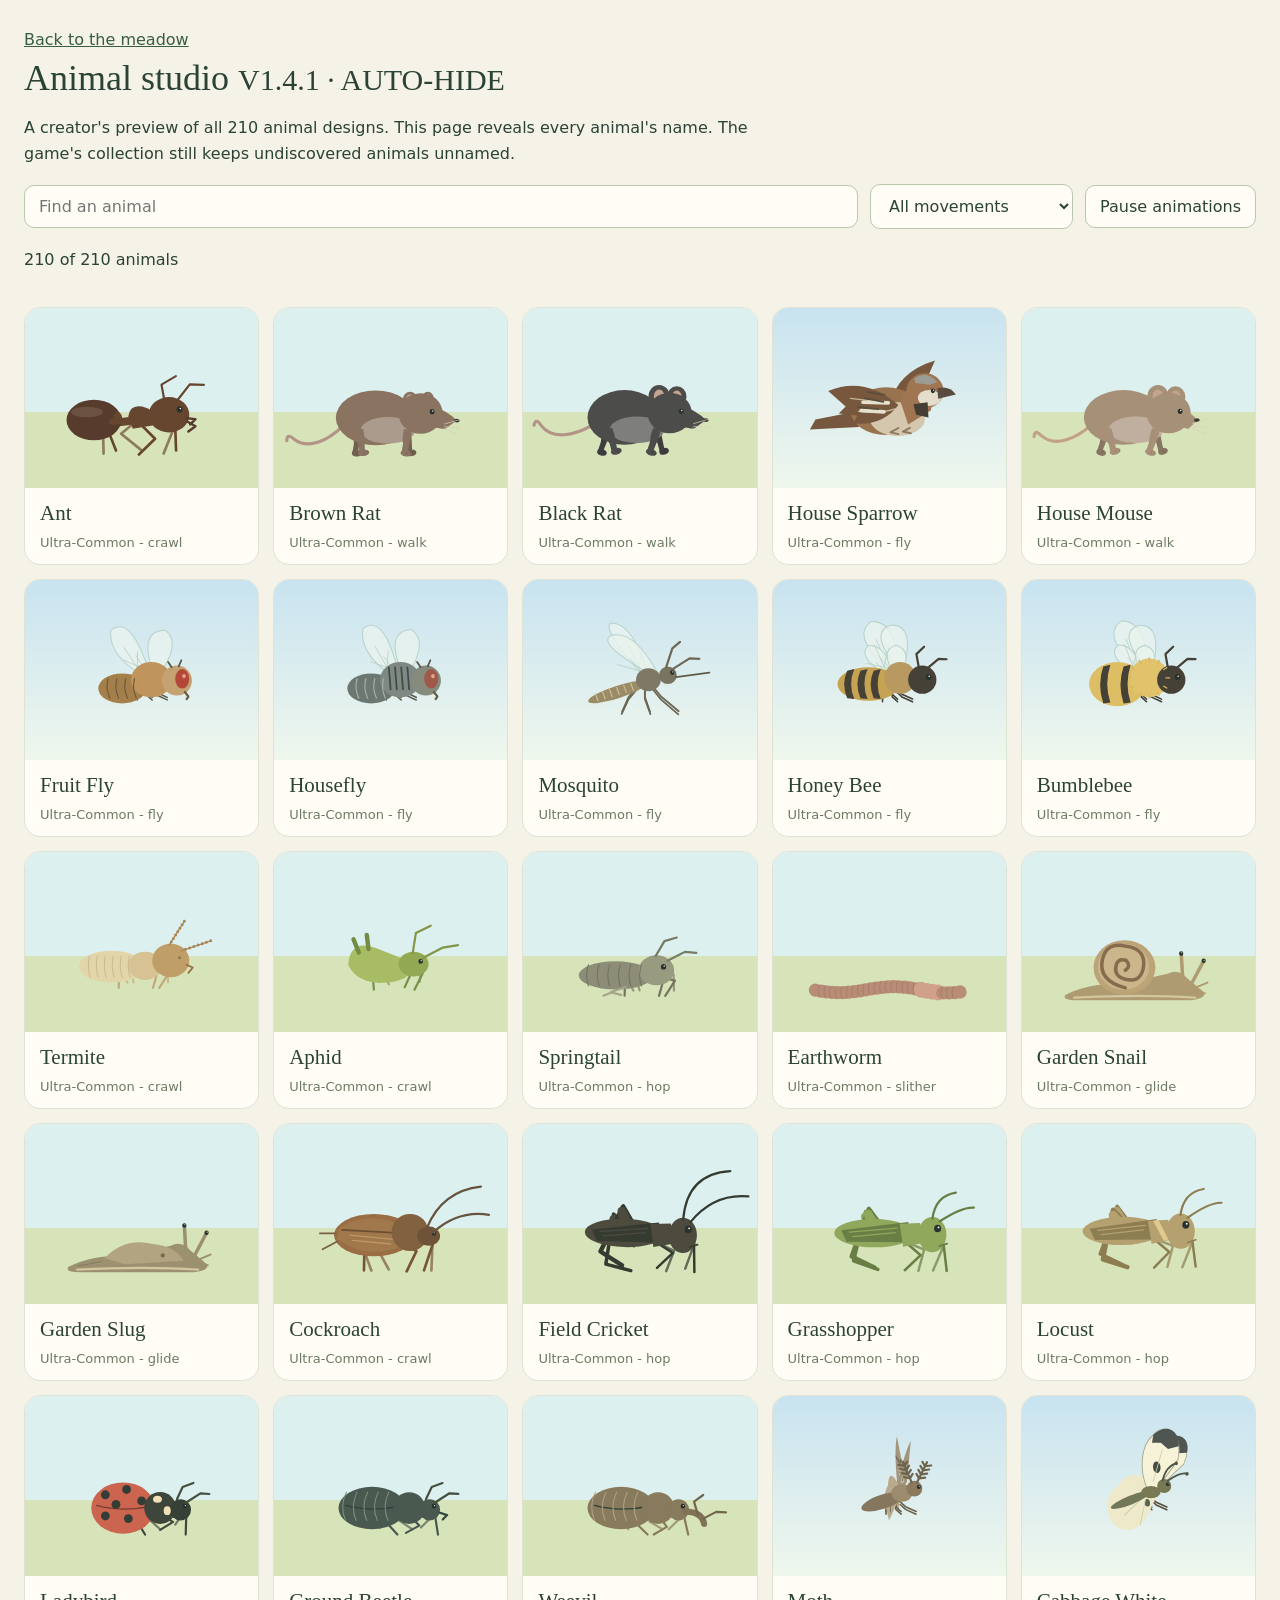
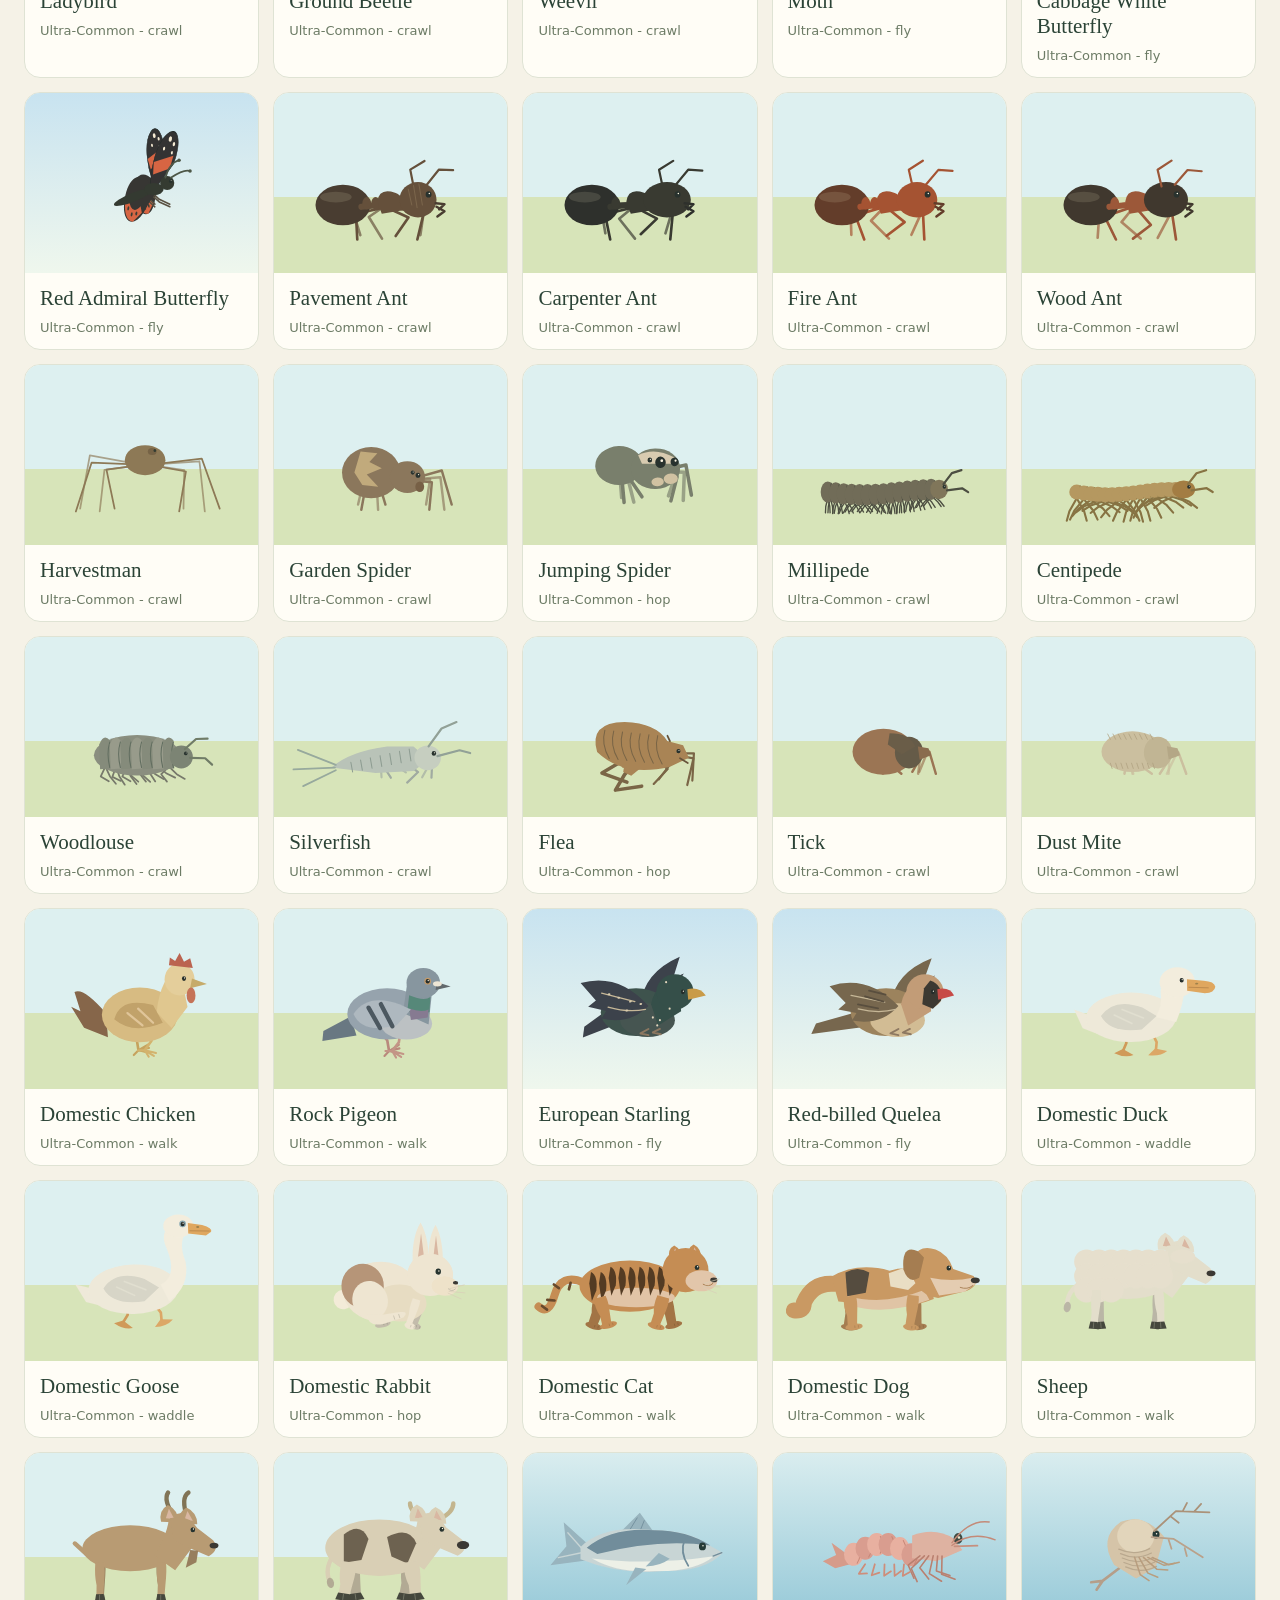
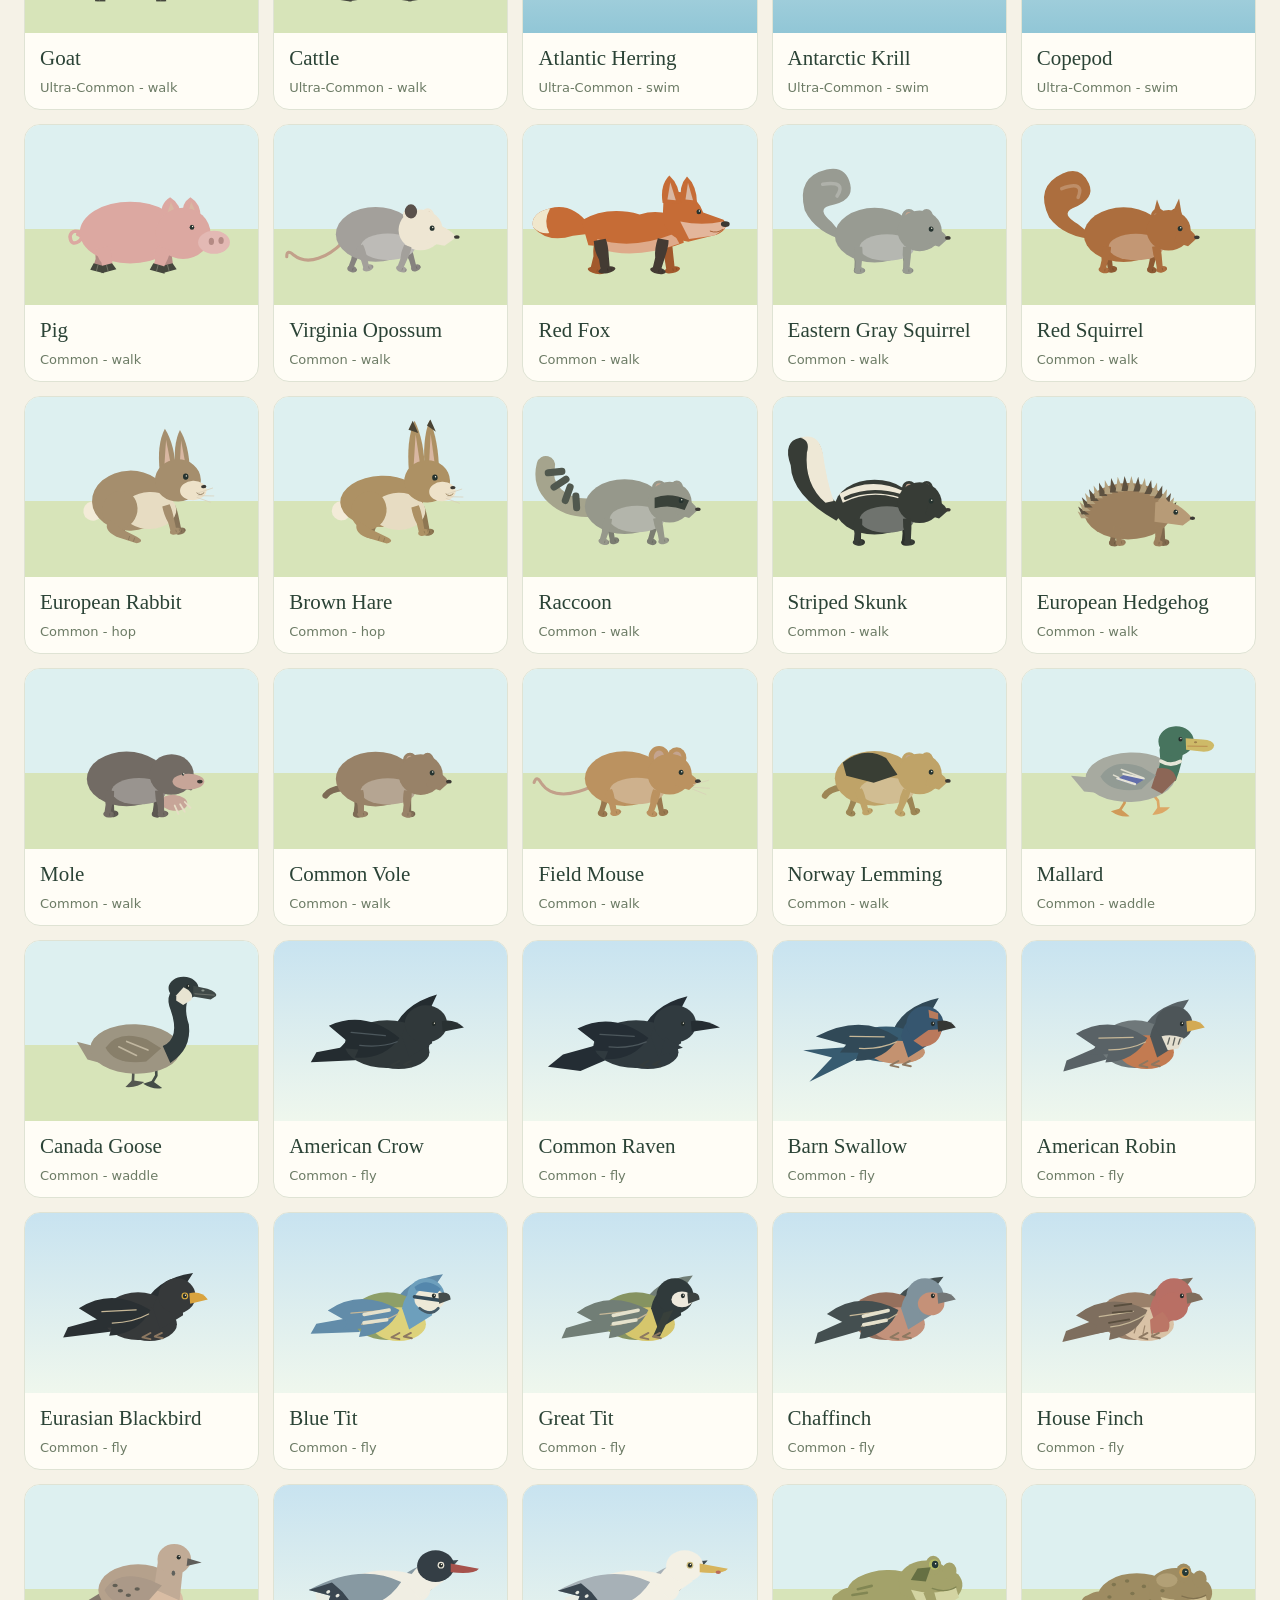
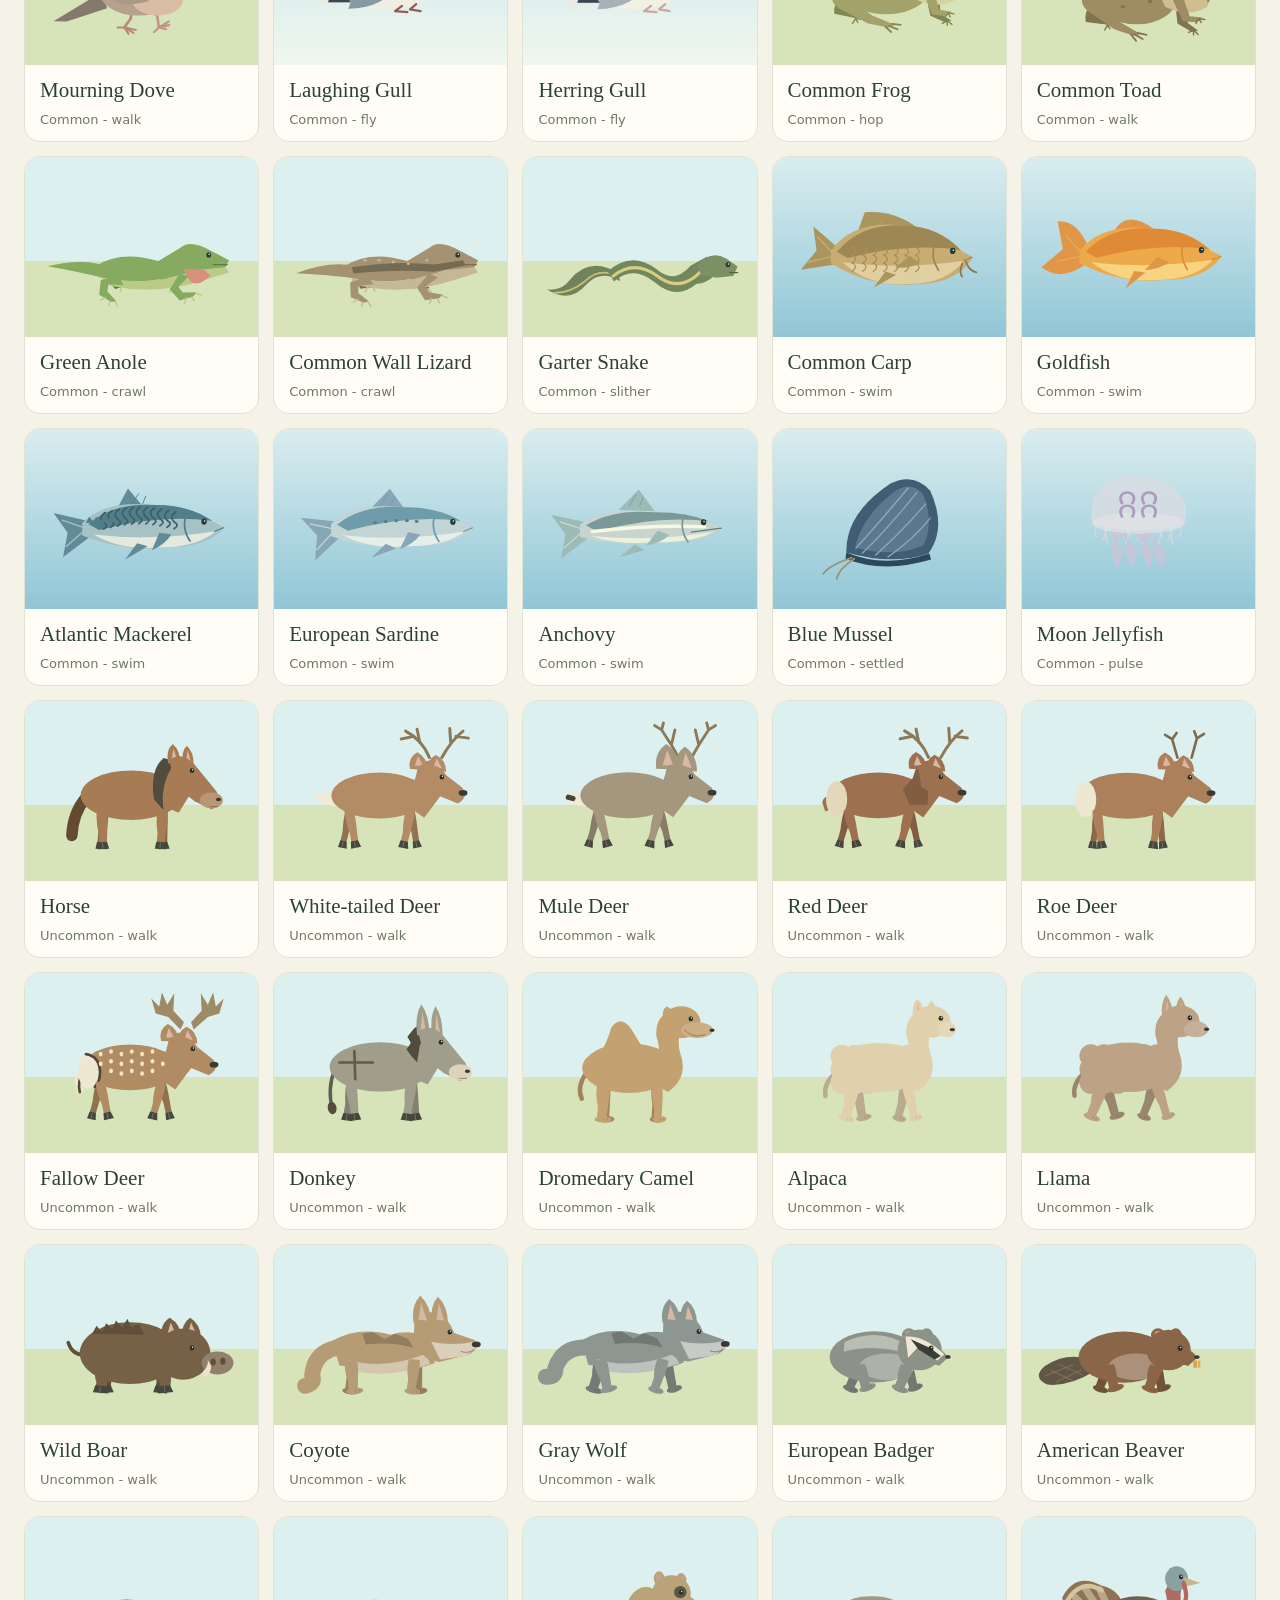
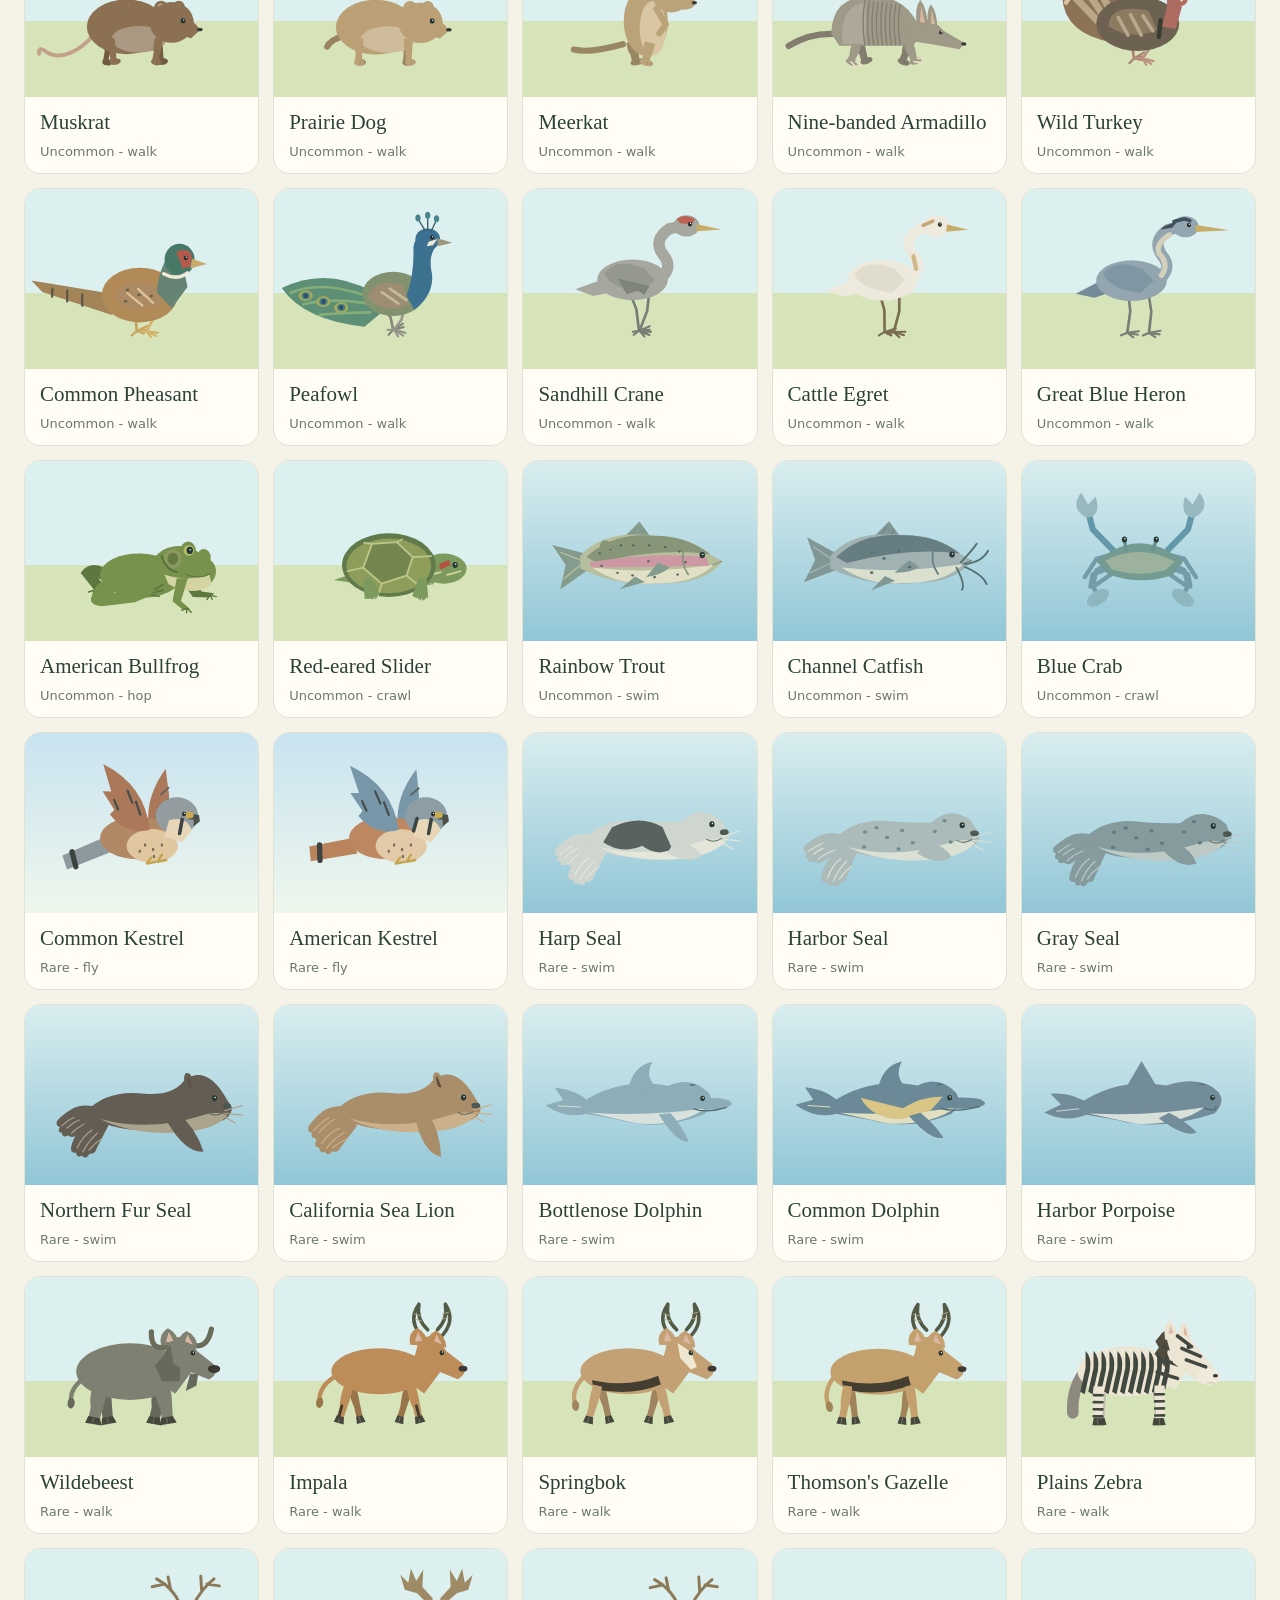
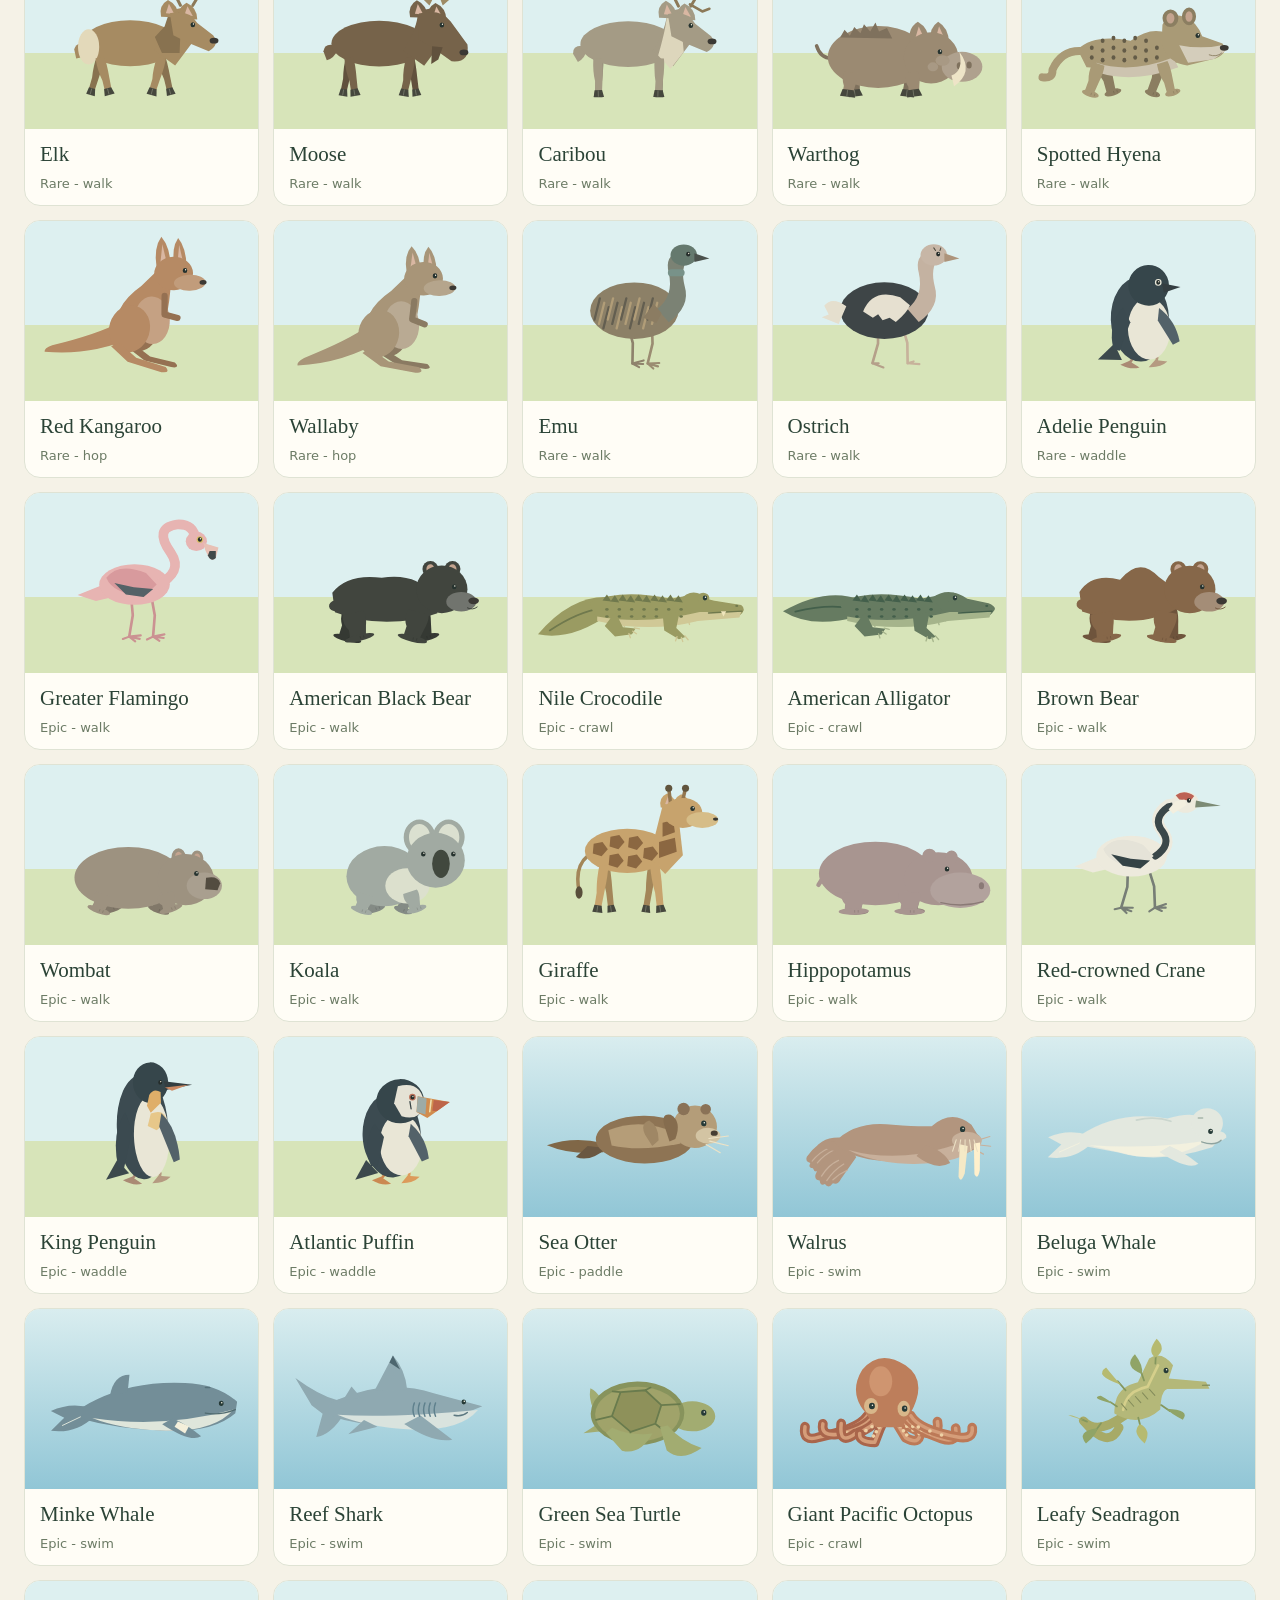
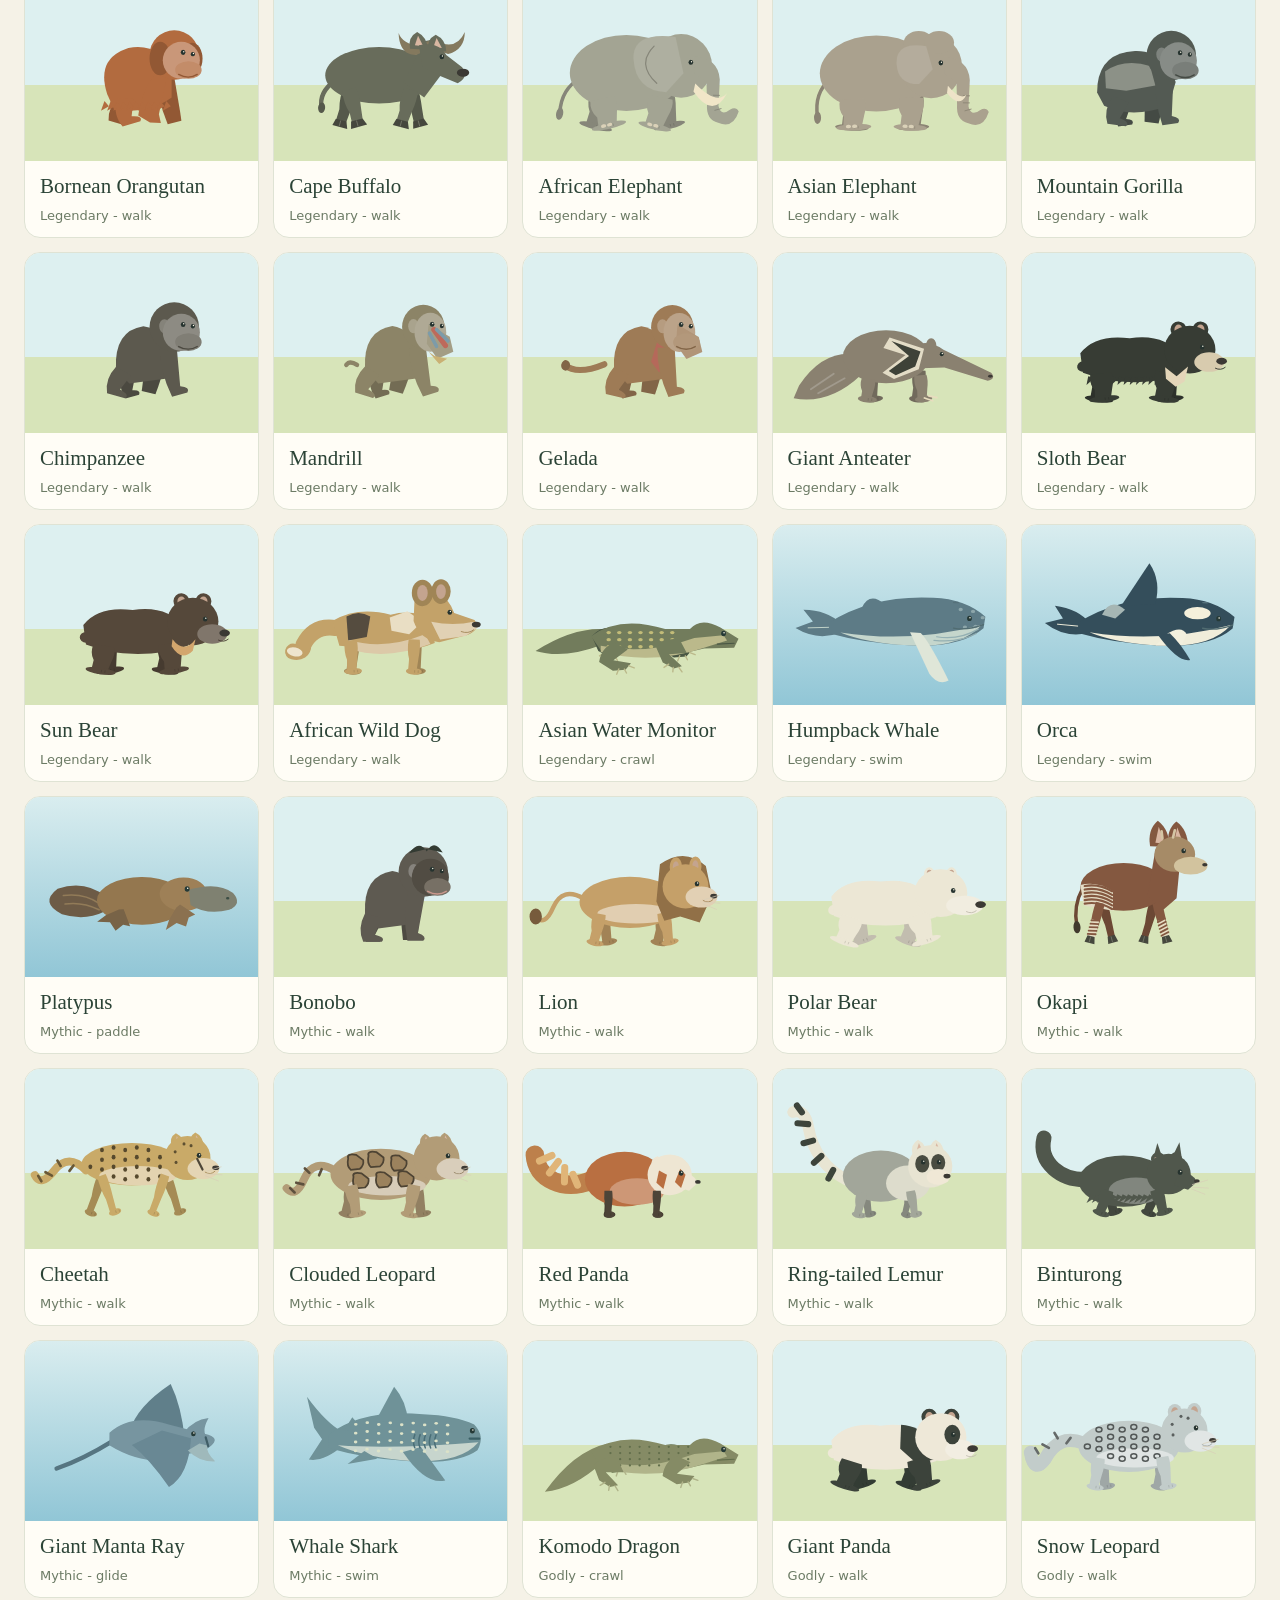
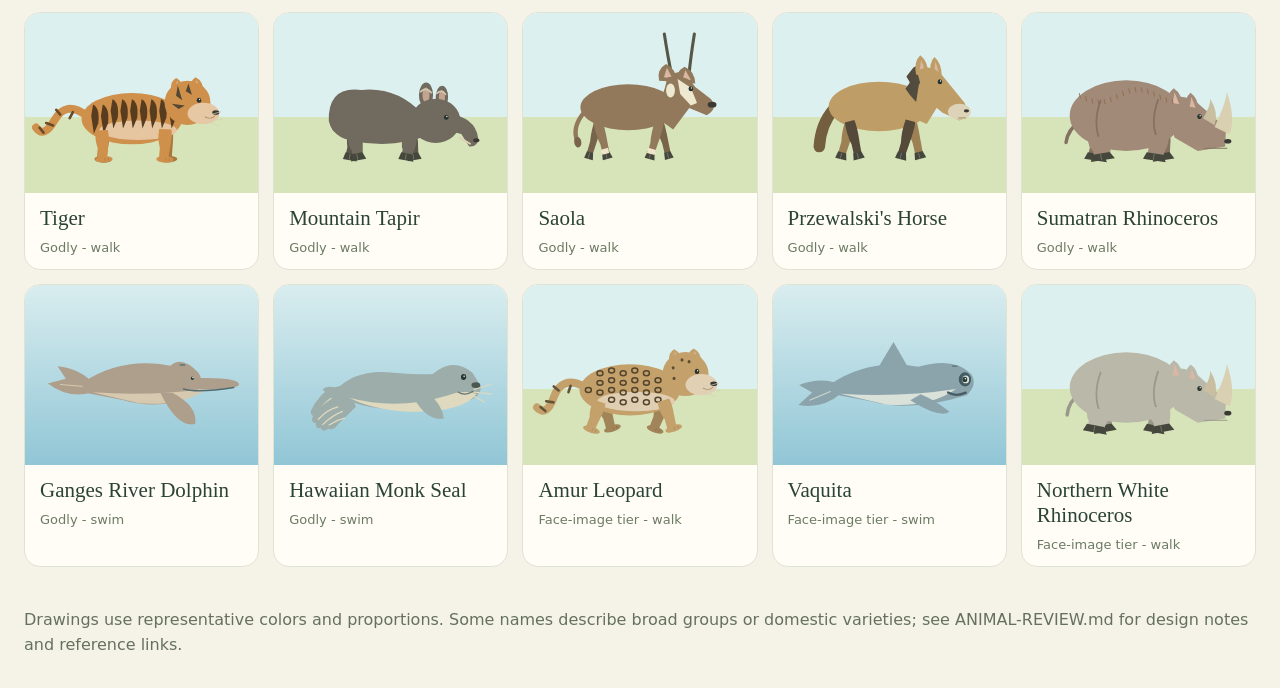
==== commit dfd724d0: "Add files via upload" ====
--- a/animal-preview.html
+++ b/animal-preview.html
@@ -1,5 +1,5 @@
-<!doctype html>
-<html lang="en"><head><meta charset="utf-8"><meta name="viewport" content="width=device-width,initial-scale=1"><title>Animal studio - Quiet as a Mouse V1.4 · AUTO-HIDE</title>
-<style>
-*{box-sizing:border-box}body{margin:0;background:#f5f2e7;color:#2b4336;font:16px system-ui,sans-serif}header{max-width:1300px;margin:auto;padding:30px 24px 18px}h1{font:normal 36px Georgia,serif;margin:8px 0}p{line-height:1.6;max-width:780px}a{color:#375e3e}.tools{display:flex;gap:12px;flex-wrap:wrap;align-items:center;margin:18px 0}input,select,button{font:inherit;color:inherit;padding:11px 14px;border:1px solid #b9c7ac;border-radius:10px;background:#fffdf6}input{min-width:240px;flex:1}button{cursor:pointer}button:focus-visible,input:focus-visible,select:focus-visible{outline:3px solid #b9823f;outline-offset:3px}#cards{max-width:1300px;margin:auto;padding:0 24px 30px;display:grid;grid-template-columns:repeat(auto-fill,minmax(230px,1fr));gap:14px}.tile{margin:0;border:1px solid #dfe3d4;background:#fffdf6;border-radius:16px;overflow:hidden}.stage{height:180px;display:flex;align-items:center;justify-content:center;background:linear-gradient(#ddf0f0 58%,#d7e4b9 58%)}.stage.water{background:linear-gradient(#d9edef,#91c6d6)}.stage.air{background:linear-gradient(#c8e3f0,#eff7ed)}.stage [data-anim],.stage [data-body]{transform-origin:0 0;transform-box:view-box}.stage svg{width:100%;max-width:264px;height:165px;overflow:visible}.tile figcaption{padding:13px 15px}.tile h2{font:normal 21px Georgia,serif;margin:0 0 6px}.meta{font-size:13px;color:#6c7b65}.foot{max-width:1300px;padding:10px 24px 30px;margin:auto;color:#65715f}#empty{padding:24px;font-size:18px}[hidden]{display:none!important}@media(prefers-reduced-motion:reduce){*{scroll-behavior:auto}}
-</style></head><body><header><a href="./index.html">Back to the meadow</a><h1>Animal studio <small>V1.4 · AUTO-HIDE</small></h1><p>A creator's preview of all 210 animal designs. This page reveals every animal's name. The game's collection still keeps undiscovered animals unnamed.</p><div class="tools"><input id="search" type="search" placeholder="Find an animal" aria-label="Find an animal"><select id="filter" aria-label="Filter by movement"><option value="all">All movements</option><option value="air">Flying</option><option value="water">Aquatic</option><option value="hop">Hopping</option><option value="land">Other land animals</option></select><button id="play" aria-pressed="true">Pause animations</button></div><p id="count" role="status"></p></header><main id="cards"></main><p id="empty" hidden>No animals match this search.</p><p class="foot">Drawings use representative colors and proportions. Some names describe broad groups or domestic varieties; see ANIMAL-REVIEW.md for design notes and reference links.</p><script type="module" src="./animal-preview.mjs"></script></body></html>
+<!doctype html>
+<html lang="en"><head><meta charset="utf-8"><meta name="viewport" content="width=device-width,initial-scale=1"><title>Animal studio - Quiet as a Mouse V1.4.1 · AUTO-HIDE</title>
+<style>
+*{box-sizing:border-box}body{margin:0;background:#f5f2e7;color:#2b4336;font:16px system-ui,sans-serif}header{max-width:1300px;margin:auto;padding:30px 24px 18px}h1{font:normal 36px Georgia,serif;margin:8px 0}p{line-height:1.6;max-width:780px}a{color:#375e3e}.tools{display:flex;gap:12px;flex-wrap:wrap;align-items:center;margin:18px 0}input,select,button{font:inherit;color:inherit;padding:11px 14px;border:1px solid #b9c7ac;border-radius:10px;background:#fffdf6}input{min-width:240px;flex:1}button{cursor:pointer}button:focus-visible,input:focus-visible,select:focus-visible{outline:3px solid #b9823f;outline-offset:3px}#cards{max-width:1300px;margin:auto;padding:0 24px 30px;display:grid;grid-template-columns:repeat(auto-fill,minmax(230px,1fr));gap:14px}.tile{margin:0;border:1px solid #dfe3d4;background:#fffdf6;border-radius:16px;overflow:hidden}.stage{height:180px;display:flex;align-items:center;justify-content:center;background:linear-gradient(#ddf0f0 58%,#d7e4b9 58%)}.stage.water{background:linear-gradient(#d9edef,#91c6d6)}.stage.air{background:linear-gradient(#c8e3f0,#eff7ed)}.stage [data-anim],.stage [data-body]{transform-origin:0 0;transform-box:view-box}.stage svg{width:100%;max-width:264px;height:165px;overflow:visible}.tile figcaption{padding:13px 15px}.tile h2{font:normal 21px Georgia,serif;margin:0 0 6px}.meta{font-size:13px;color:#6c7b65}.foot{max-width:1300px;padding:10px 24px 30px;margin:auto;color:#65715f}#empty{padding:24px;font-size:18px}[hidden]{display:none!important}@media(prefers-reduced-motion:reduce){*{scroll-behavior:auto}}
+</style></head><body><header><a href="./index.html">Back to the meadow</a><h1>Animal studio <small>V1.4.1 · AUTO-HIDE</small></h1><p>A creator's preview of all 210 animal designs. This page reveals every animal's name. The game's collection still keeps undiscovered animals unnamed.</p><div class="tools"><input id="search" type="search" placeholder="Find an animal" aria-label="Find an animal"><select id="filter" aria-label="Filter by movement"><option value="all">All movements</option><option value="air">Flying</option><option value="water">Aquatic</option><option value="hop">Hopping</option><option value="land">Other land animals</option></select><button id="play" aria-pressed="true">Pause animations</button></div><p id="count" role="status"></p></header><main id="cards"></main><p id="empty" hidden>No animals match this search.</p><p class="foot">Drawings use representative colors and proportions. Some names describe broad groups or domestic varieties; see ANIMAL-REVIEW.md for design notes and reference links.</p><script type="module" src="./animal-preview.mjs"></script></body></html>
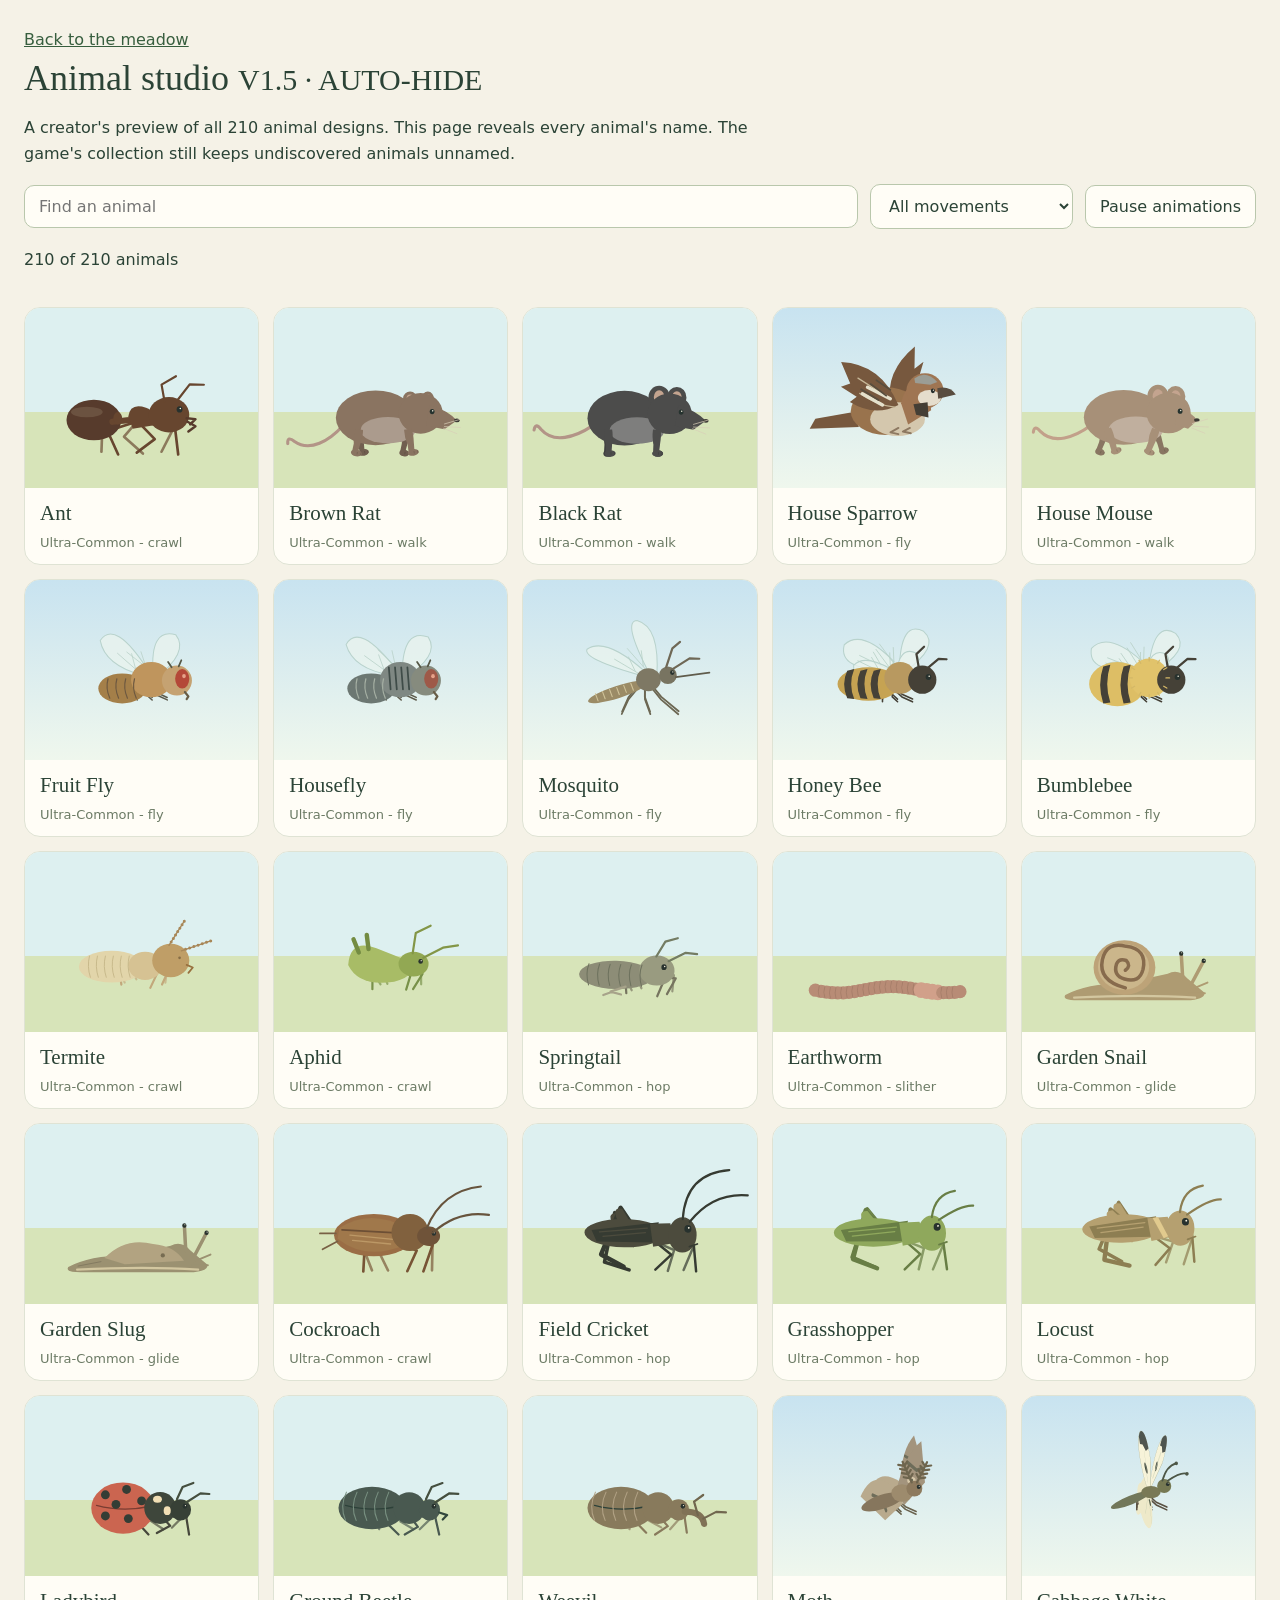
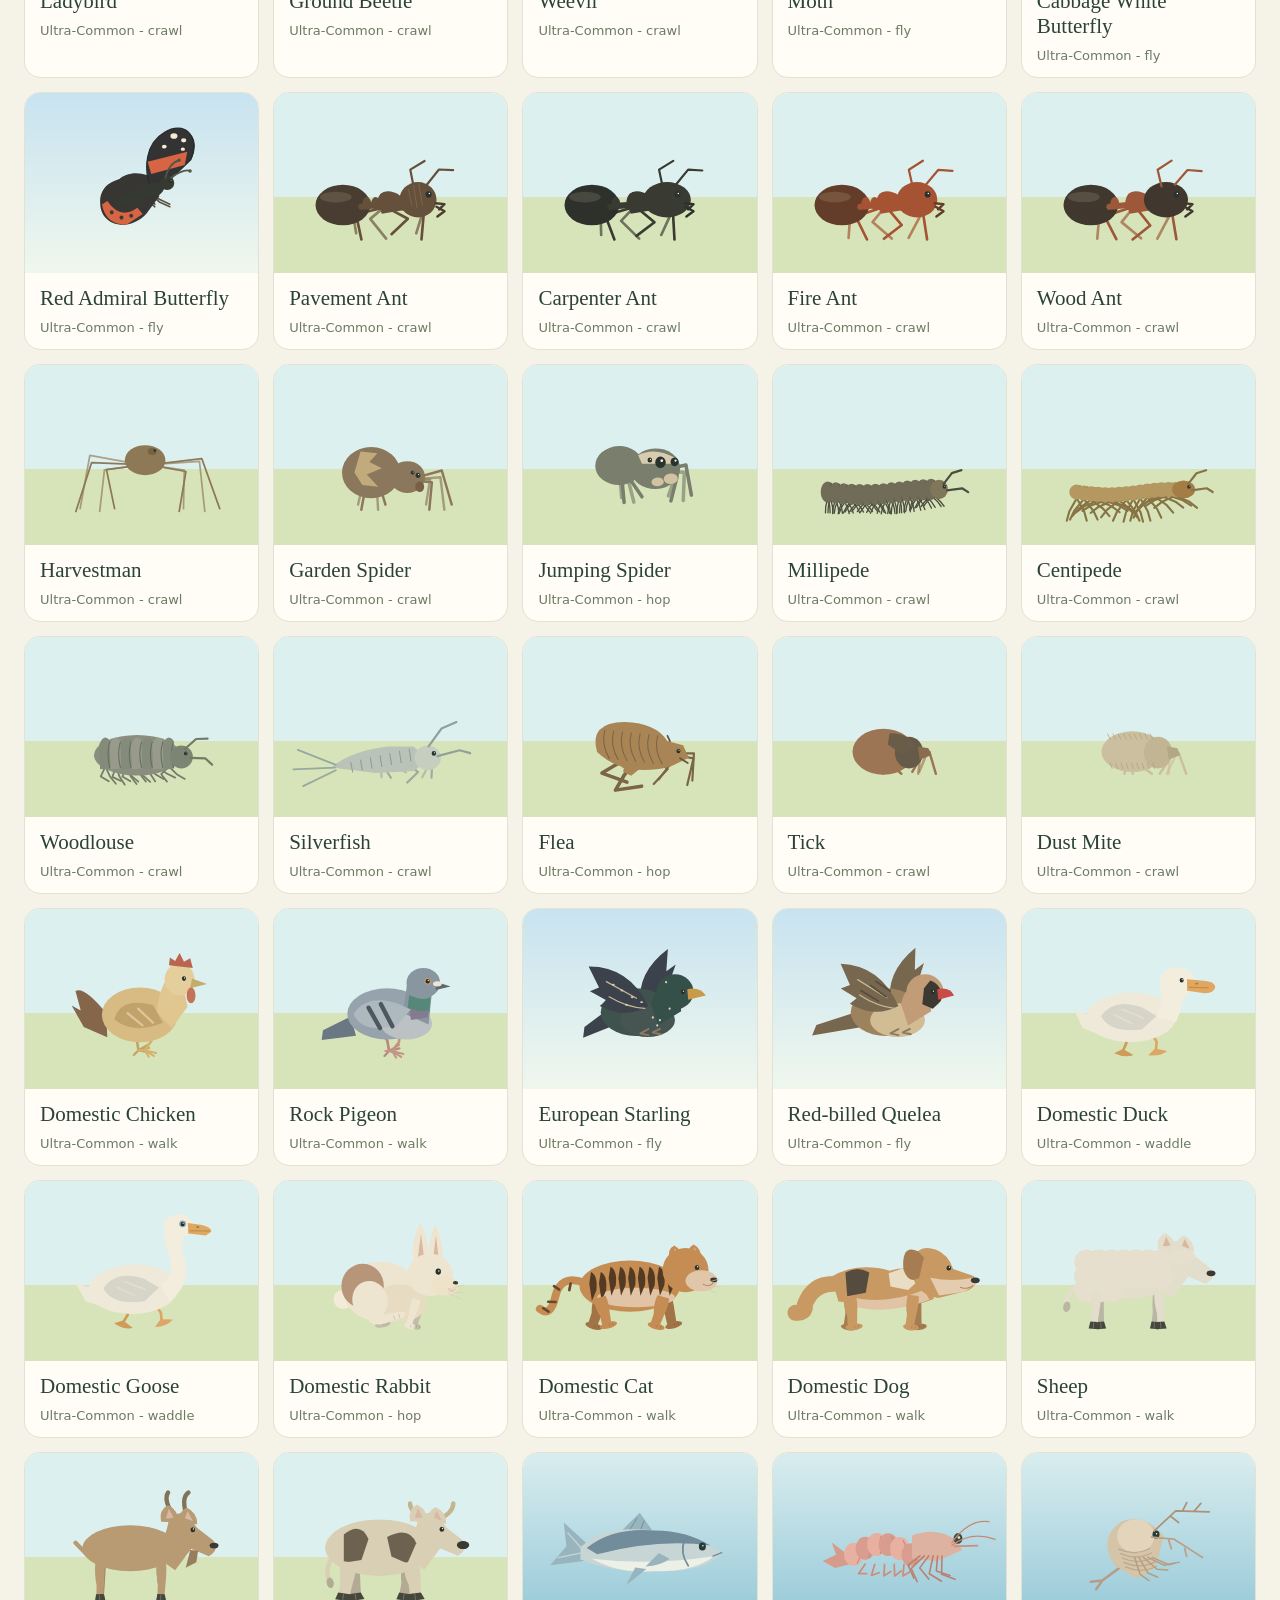
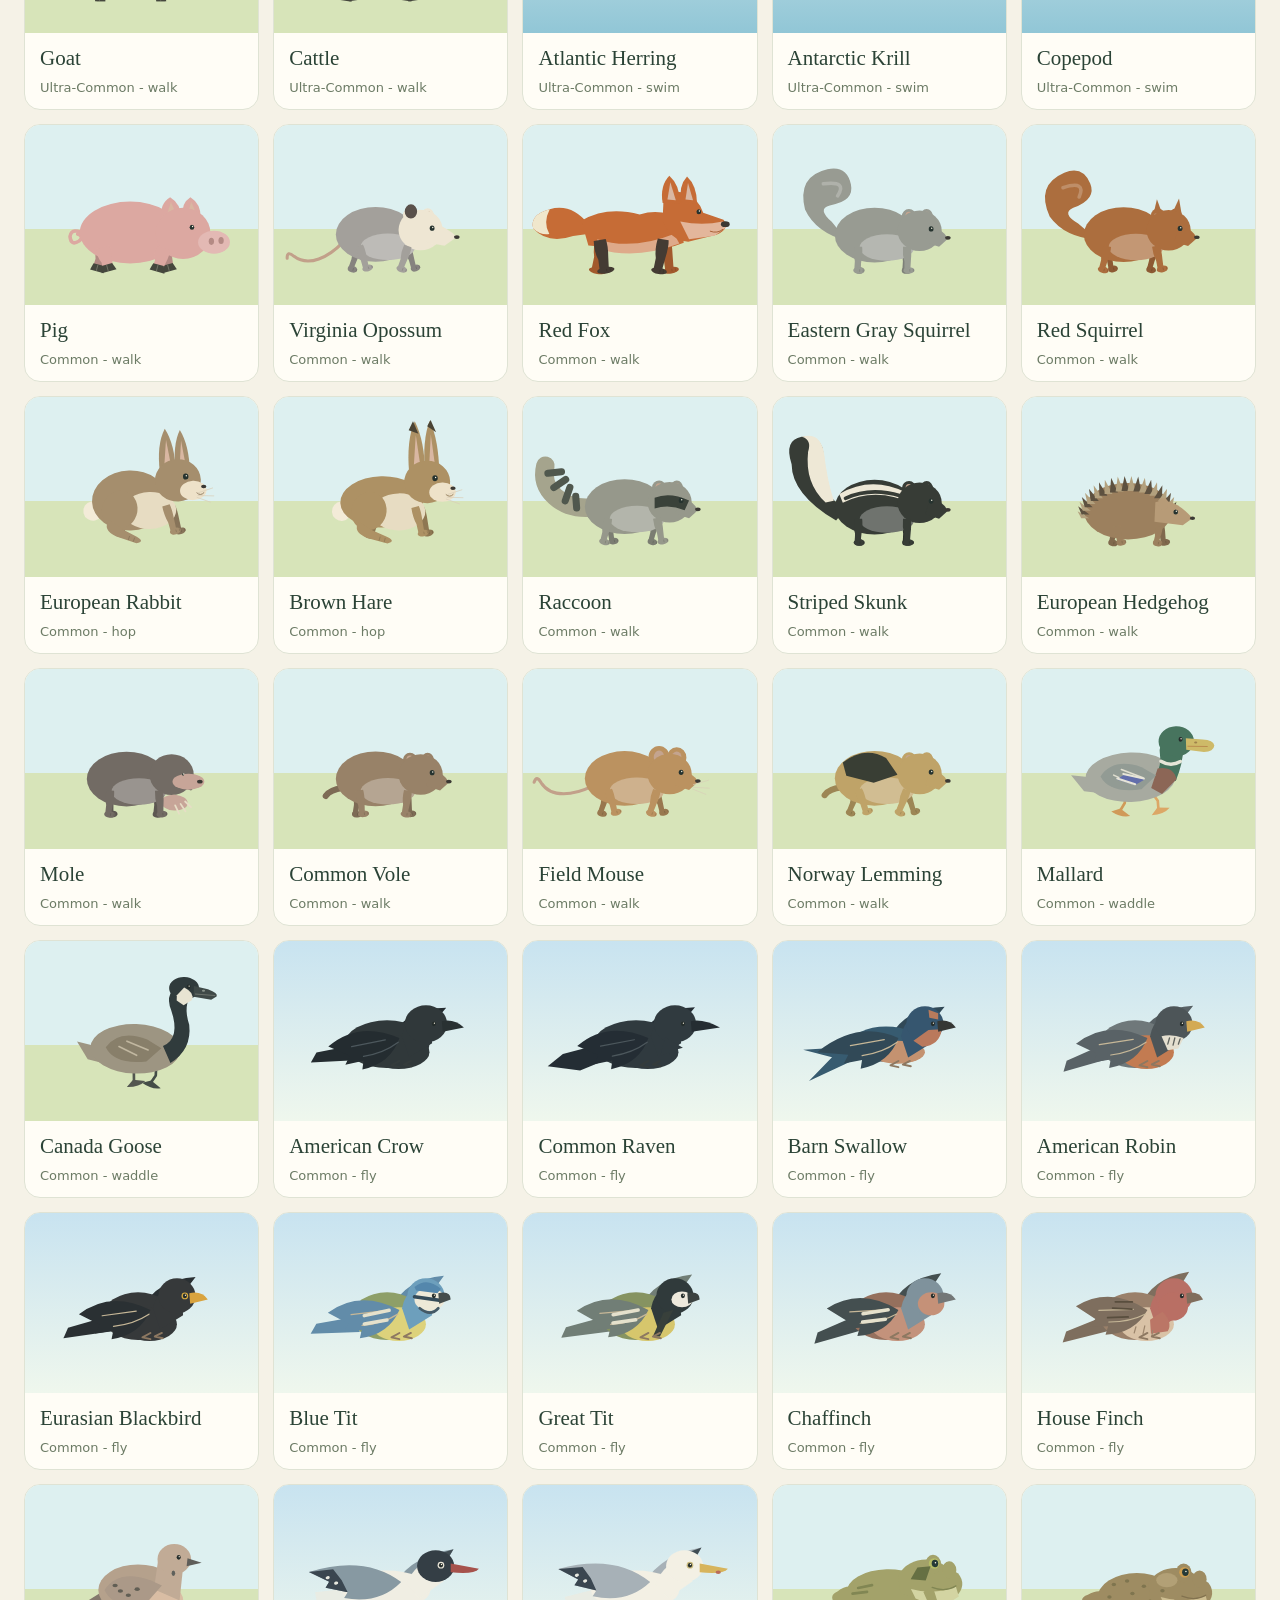
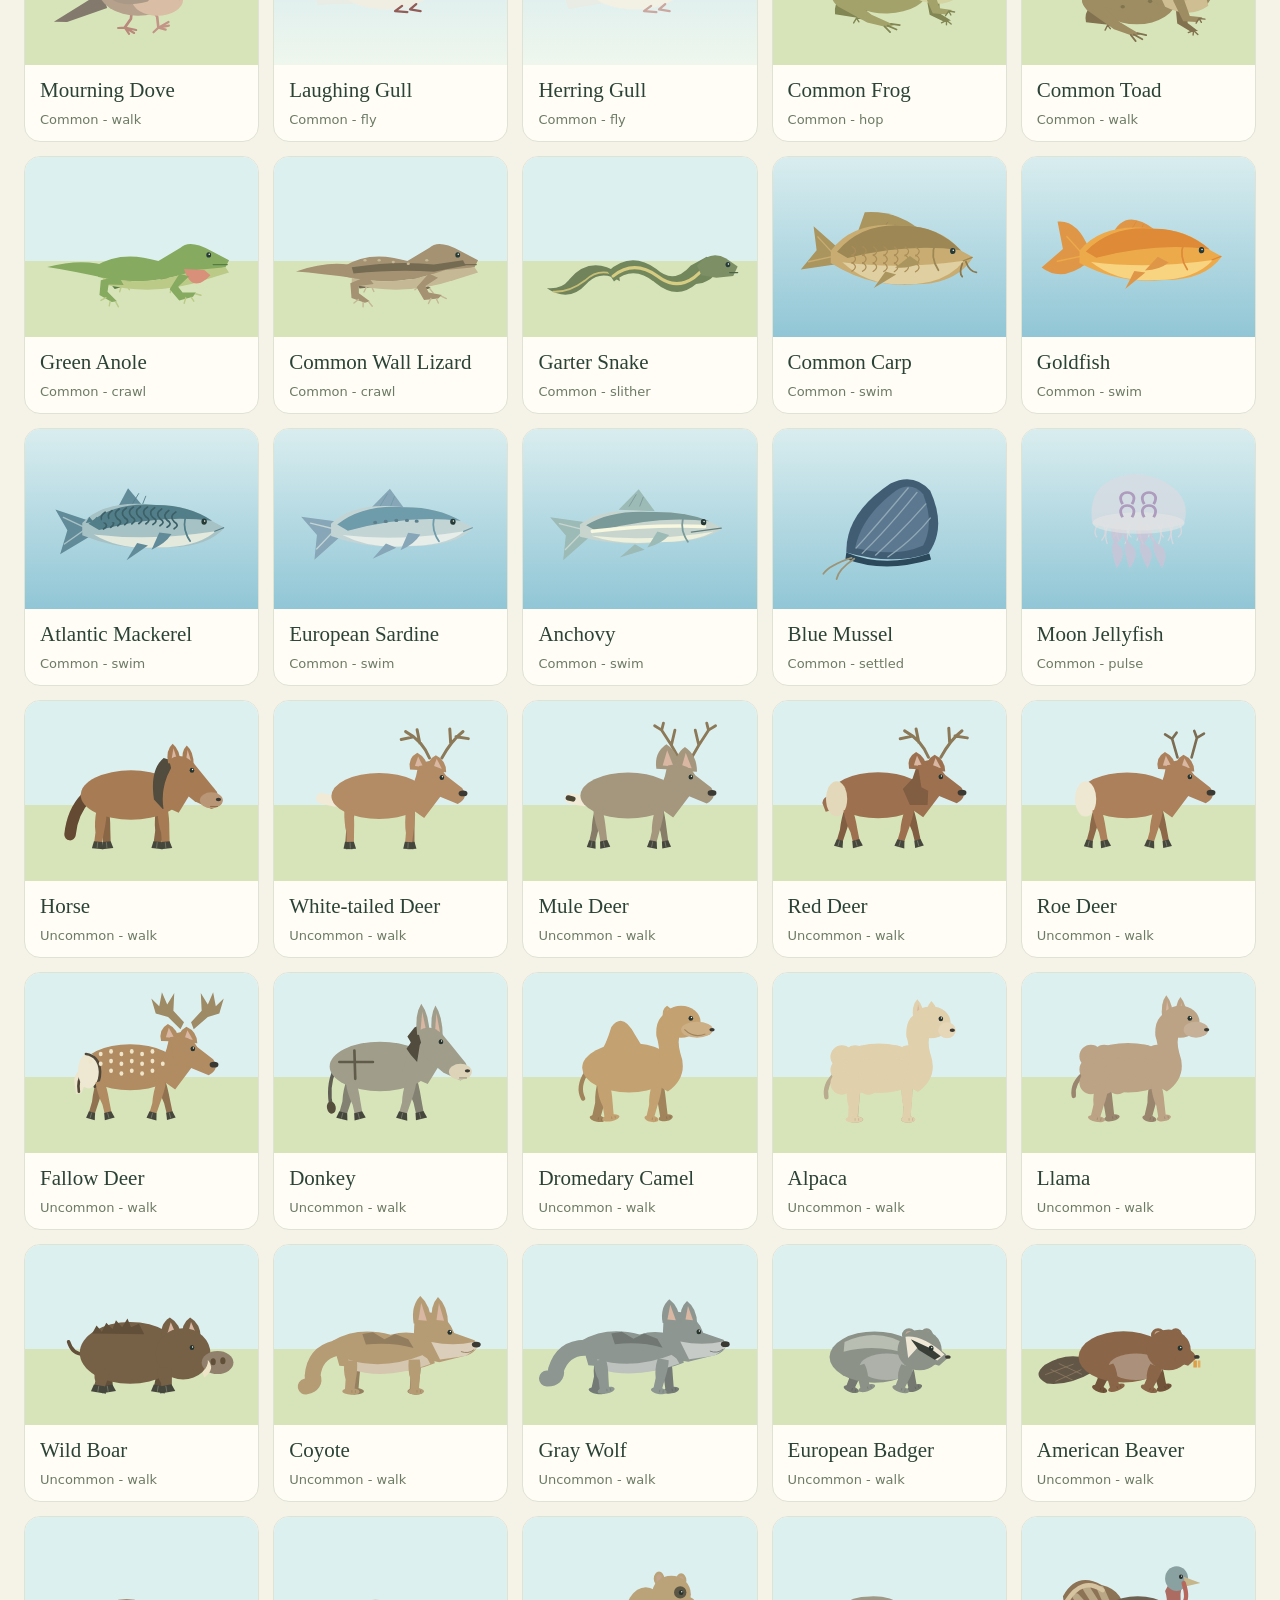
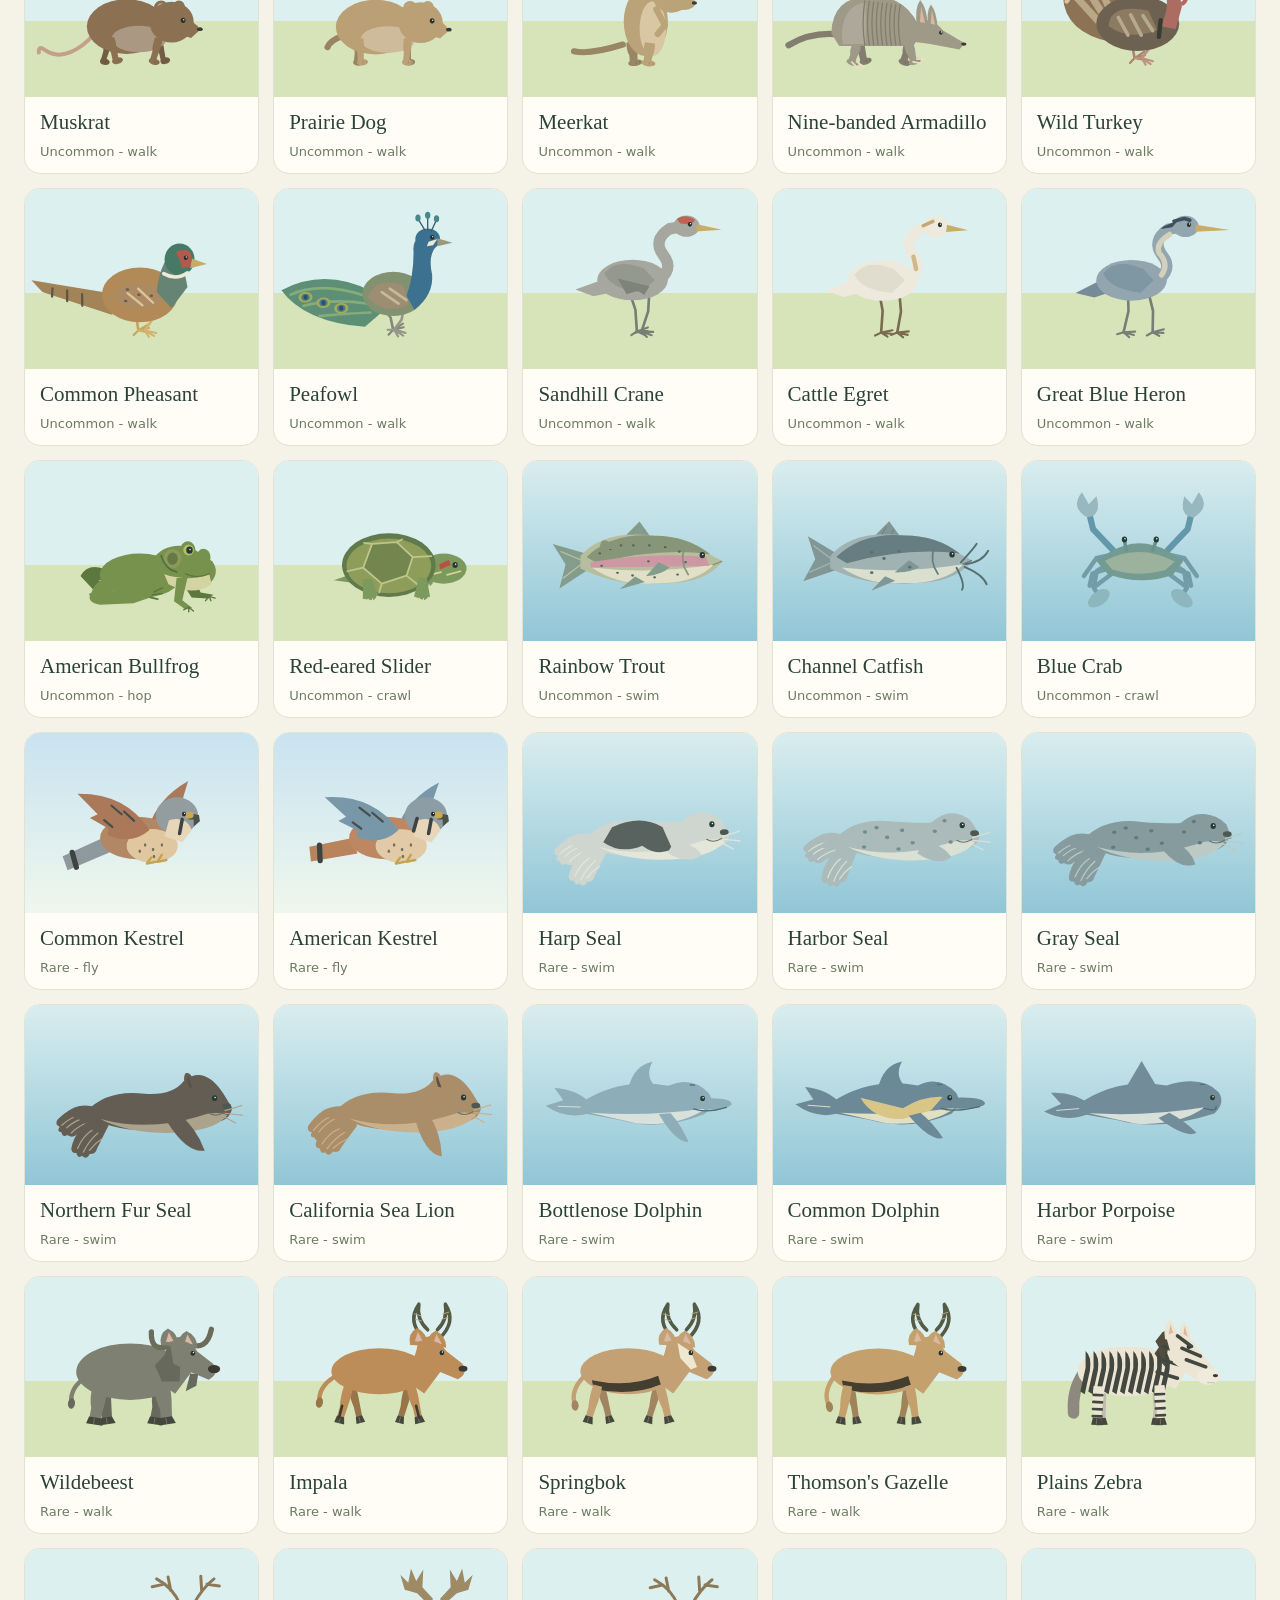
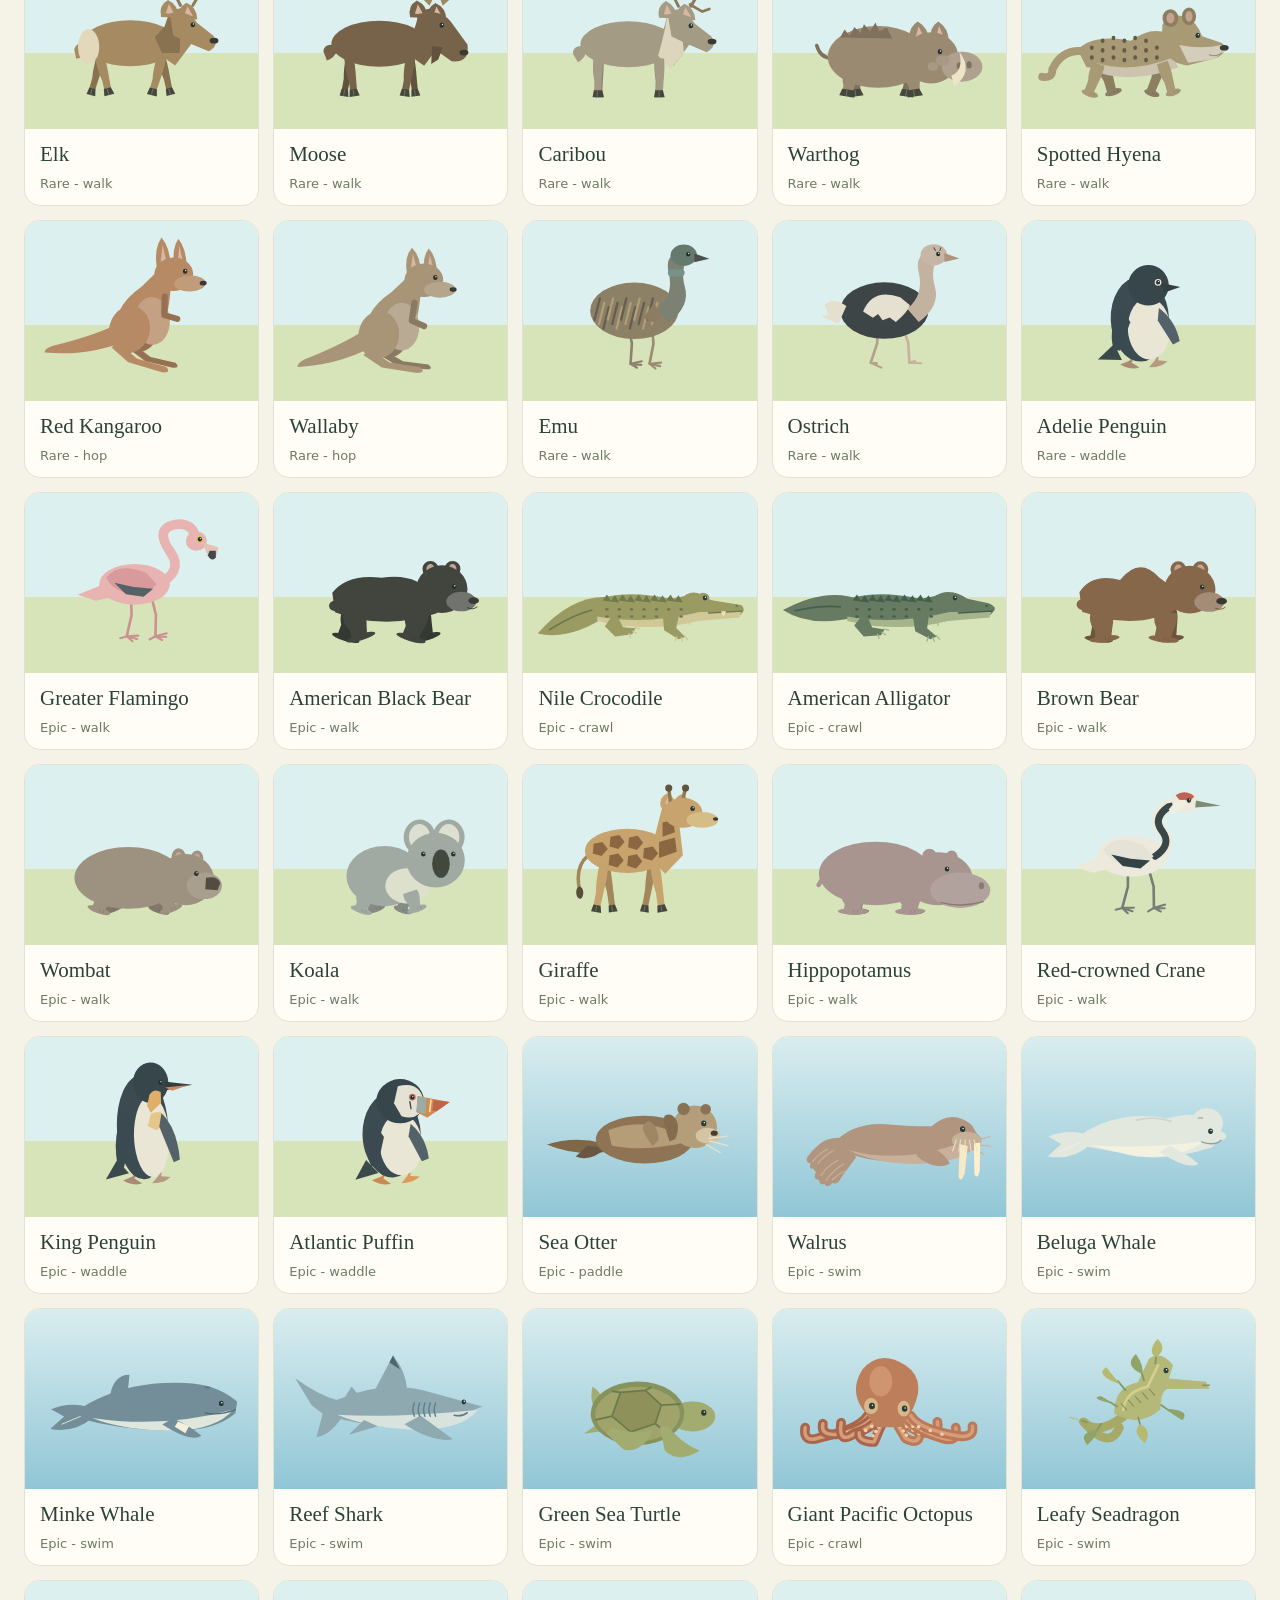
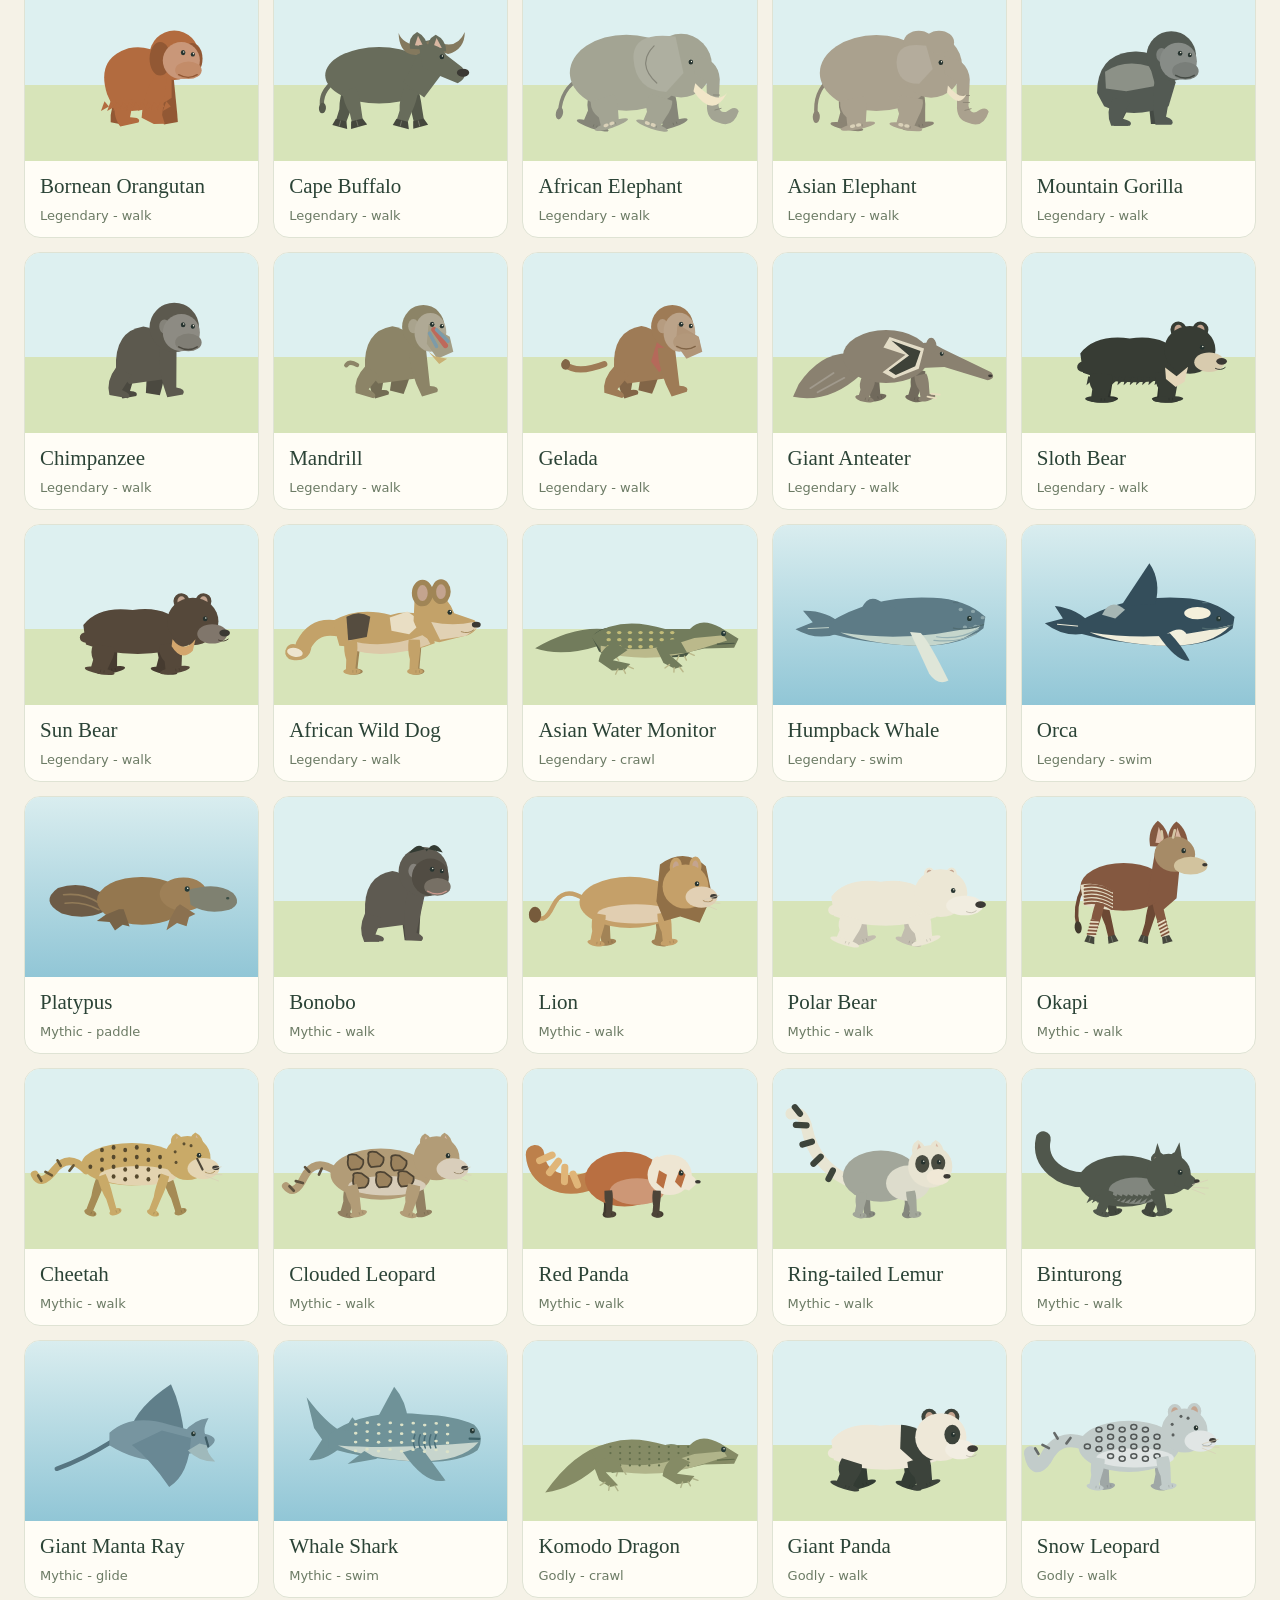
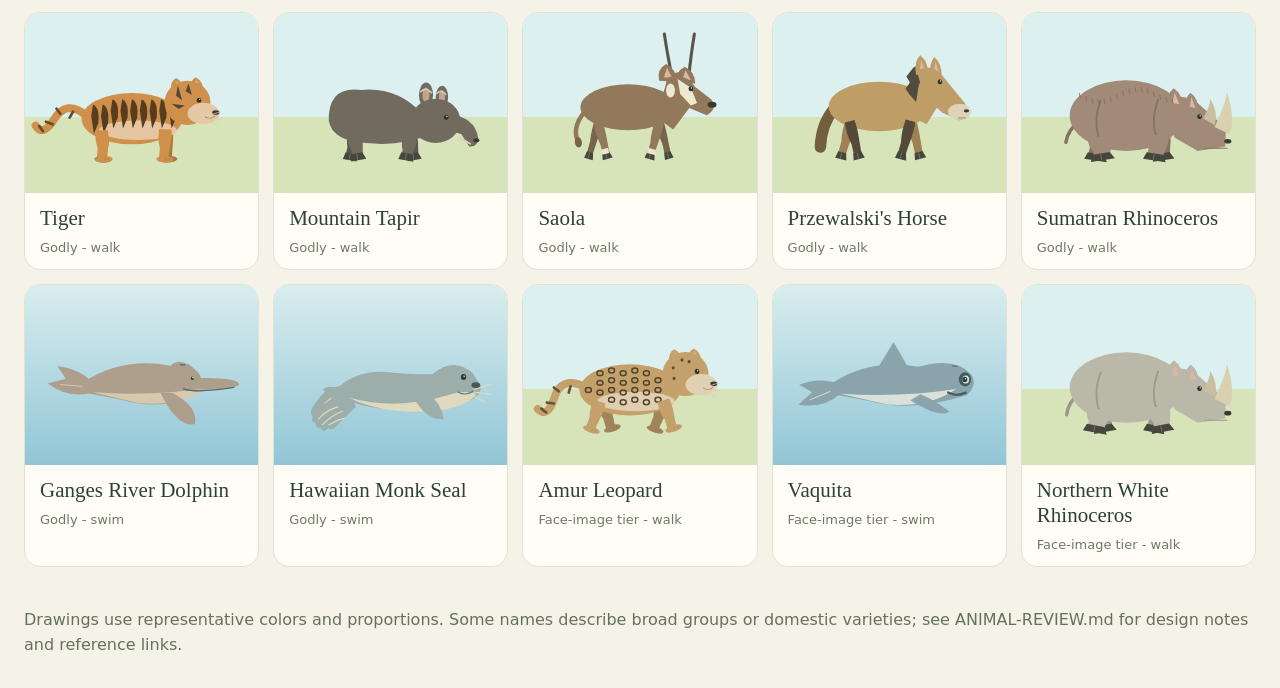
==== commit 8c495cb9: "Add files via upload" ====
--- a/animal-preview.html
+++ b/animal-preview.html
@@ -1,5 +1,5 @@
-<!doctype html>
-<html lang="en"><head><meta charset="utf-8"><meta name="viewport" content="width=device-width,initial-scale=1"><title>Animal studio - Quiet as a Mouse V1.4.1 · AUTO-HIDE</title>
-<style>
-*{box-sizing:border-box}body{margin:0;background:#f5f2e7;color:#2b4336;font:16px system-ui,sans-serif}header{max-width:1300px;margin:auto;padding:30px 24px 18px}h1{font:normal 36px Georgia,serif;margin:8px 0}p{line-height:1.6;max-width:780px}a{color:#375e3e}.tools{display:flex;gap:12px;flex-wrap:wrap;align-items:center;margin:18px 0}input,select,button{font:inherit;color:inherit;padding:11px 14px;border:1px solid #b9c7ac;border-radius:10px;background:#fffdf6}input{min-width:240px;flex:1}button{cursor:pointer}button:focus-visible,input:focus-visible,select:focus-visible{outline:3px solid #b9823f;outline-offset:3px}#cards{max-width:1300px;margin:auto;padding:0 24px 30px;display:grid;grid-template-columns:repeat(auto-fill,minmax(230px,1fr));gap:14px}.tile{margin:0;border:1px solid #dfe3d4;background:#fffdf6;border-radius:16px;overflow:hidden}.stage{height:180px;display:flex;align-items:center;justify-content:center;background:linear-gradient(#ddf0f0 58%,#d7e4b9 58%)}.stage.water{background:linear-gradient(#d9edef,#91c6d6)}.stage.air{background:linear-gradient(#c8e3f0,#eff7ed)}.stage [data-anim],.stage [data-body]{transform-origin:0 0;transform-box:view-box}.stage svg{width:100%;max-width:264px;height:165px;overflow:visible}.tile figcaption{padding:13px 15px}.tile h2{font:normal 21px Georgia,serif;margin:0 0 6px}.meta{font-size:13px;color:#6c7b65}.foot{max-width:1300px;padding:10px 24px 30px;margin:auto;color:#65715f}#empty{padding:24px;font-size:18px}[hidden]{display:none!important}@media(prefers-reduced-motion:reduce){*{scroll-behavior:auto}}
-</style></head><body><header><a href="./index.html">Back to the meadow</a><h1>Animal studio <small>V1.4.1 · AUTO-HIDE</small></h1><p>A creator's preview of all 210 animal designs. This page reveals every animal's name. The game's collection still keeps undiscovered animals unnamed.</p><div class="tools"><input id="search" type="search" placeholder="Find an animal" aria-label="Find an animal"><select id="filter" aria-label="Filter by movement"><option value="all">All movements</option><option value="air">Flying</option><option value="water">Aquatic</option><option value="hop">Hopping</option><option value="land">Other land animals</option></select><button id="play" aria-pressed="true">Pause animations</button></div><p id="count" role="status"></p></header><main id="cards"></main><p id="empty" hidden>No animals match this search.</p><p class="foot">Drawings use representative colors and proportions. Some names describe broad groups or domestic varieties; see ANIMAL-REVIEW.md for design notes and reference links.</p><script type="module" src="./animal-preview.mjs"></script></body></html>
+<!doctype html>
+<html lang="en"><head><meta charset="utf-8"><meta name="viewport" content="width=device-width,initial-scale=1"><title>Animal studio - Quiet as a Mouse V1.5 · AUTO-HIDE</title>
+<style>
+*{box-sizing:border-box}body{margin:0;background:#f5f2e7;color:#2b4336;font:16px system-ui,sans-serif}header{max-width:1300px;margin:auto;padding:30px 24px 18px}h1{font:normal 36px Georgia,serif;margin:8px 0}p{line-height:1.6;max-width:780px}a{color:#375e3e}.tools{display:flex;gap:12px;flex-wrap:wrap;align-items:center;margin:18px 0}input,select,button{font:inherit;color:inherit;padding:11px 14px;border:1px solid #b9c7ac;border-radius:10px;background:#fffdf6}input{min-width:240px;flex:1}button{cursor:pointer}button:focus-visible,input:focus-visible,select:focus-visible{outline:3px solid #b9823f;outline-offset:3px}#cards{max-width:1300px;margin:auto;padding:0 24px 30px;display:grid;grid-template-columns:repeat(auto-fill,minmax(230px,1fr));gap:14px}.tile{margin:0;border:1px solid #dfe3d4;background:#fffdf6;border-radius:16px;overflow:hidden}.stage{height:180px;display:flex;align-items:center;justify-content:center;background:linear-gradient(#ddf0f0 58%,#d7e4b9 58%)}.stage.water{background:linear-gradient(#d9edef,#91c6d6)}.stage.air{background:linear-gradient(#c8e3f0,#eff7ed)}.stage [data-anim],.stage [data-body]{transform-origin:0 0;transform-box:view-box}.stage svg{width:100%;max-width:264px;height:165px;overflow:visible}.tile figcaption{padding:13px 15px}.tile h2{font:normal 21px Georgia,serif;margin:0 0 6px}.meta{font-size:13px;color:#6c7b65}.foot{max-width:1300px;padding:10px 24px 30px;margin:auto;color:#65715f}#empty{padding:24px;font-size:18px}[hidden]{display:none!important}@media(prefers-reduced-motion:reduce){*{scroll-behavior:auto}}
+</style></head><body><header><a href="./index.html">Back to the meadow</a><h1>Animal studio <small>V1.5 · AUTO-HIDE</small></h1><p>A creator's preview of all 210 animal designs. This page reveals every animal's name. The game's collection still keeps undiscovered animals unnamed.</p><div class="tools"><input id="search" type="search" placeholder="Find an animal" aria-label="Find an animal"><select id="filter" aria-label="Filter by movement"><option value="all">All movements</option><option value="air">Flying</option><option value="water">Aquatic</option><option value="hop">Hopping</option><option value="land">Other land animals</option></select><button id="play" aria-pressed="true">Pause animations</button></div><p id="count" role="status"></p></header><main id="cards"></main><p id="empty" hidden>No animals match this search.</p><p class="foot">Drawings use representative colors and proportions. Some names describe broad groups or domestic varieties; see ANIMAL-REVIEW.md for design notes and reference links.</p><script type="module" src="./animal-preview.mjs"></script></body></html>
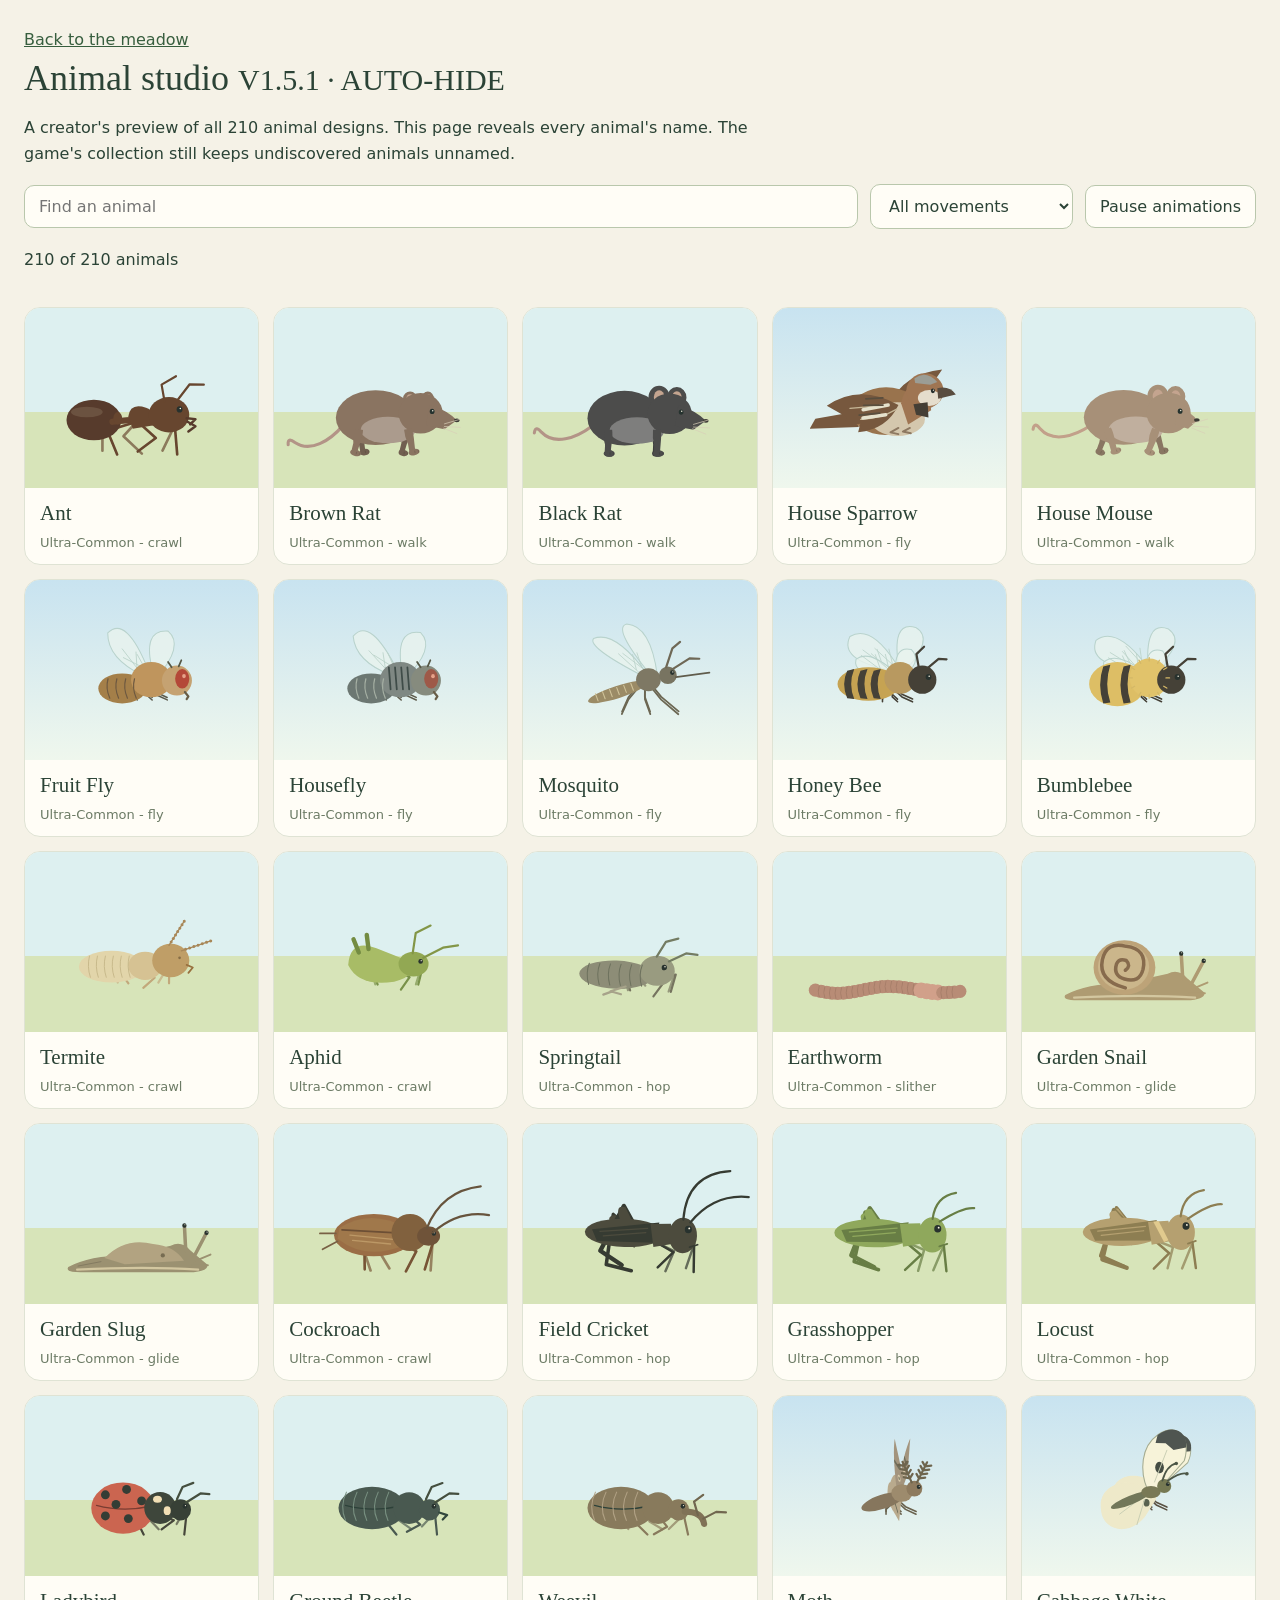
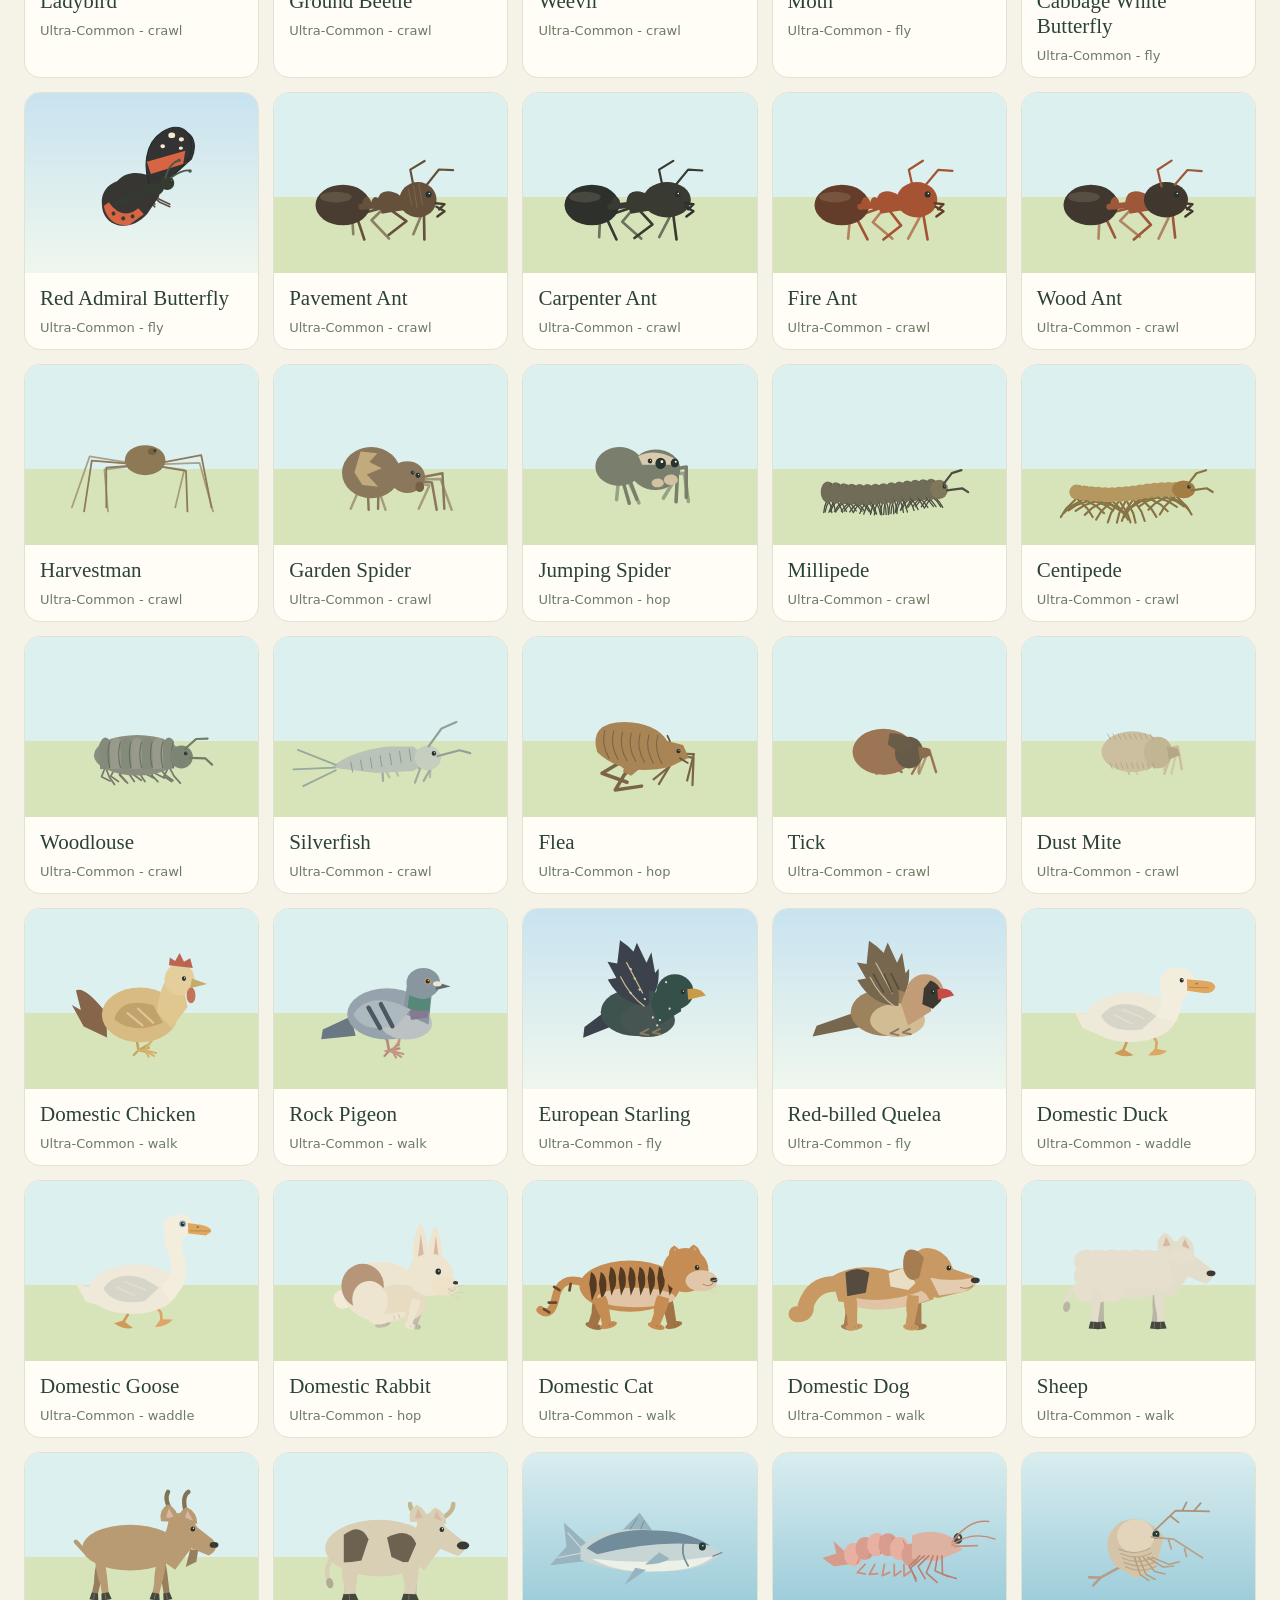
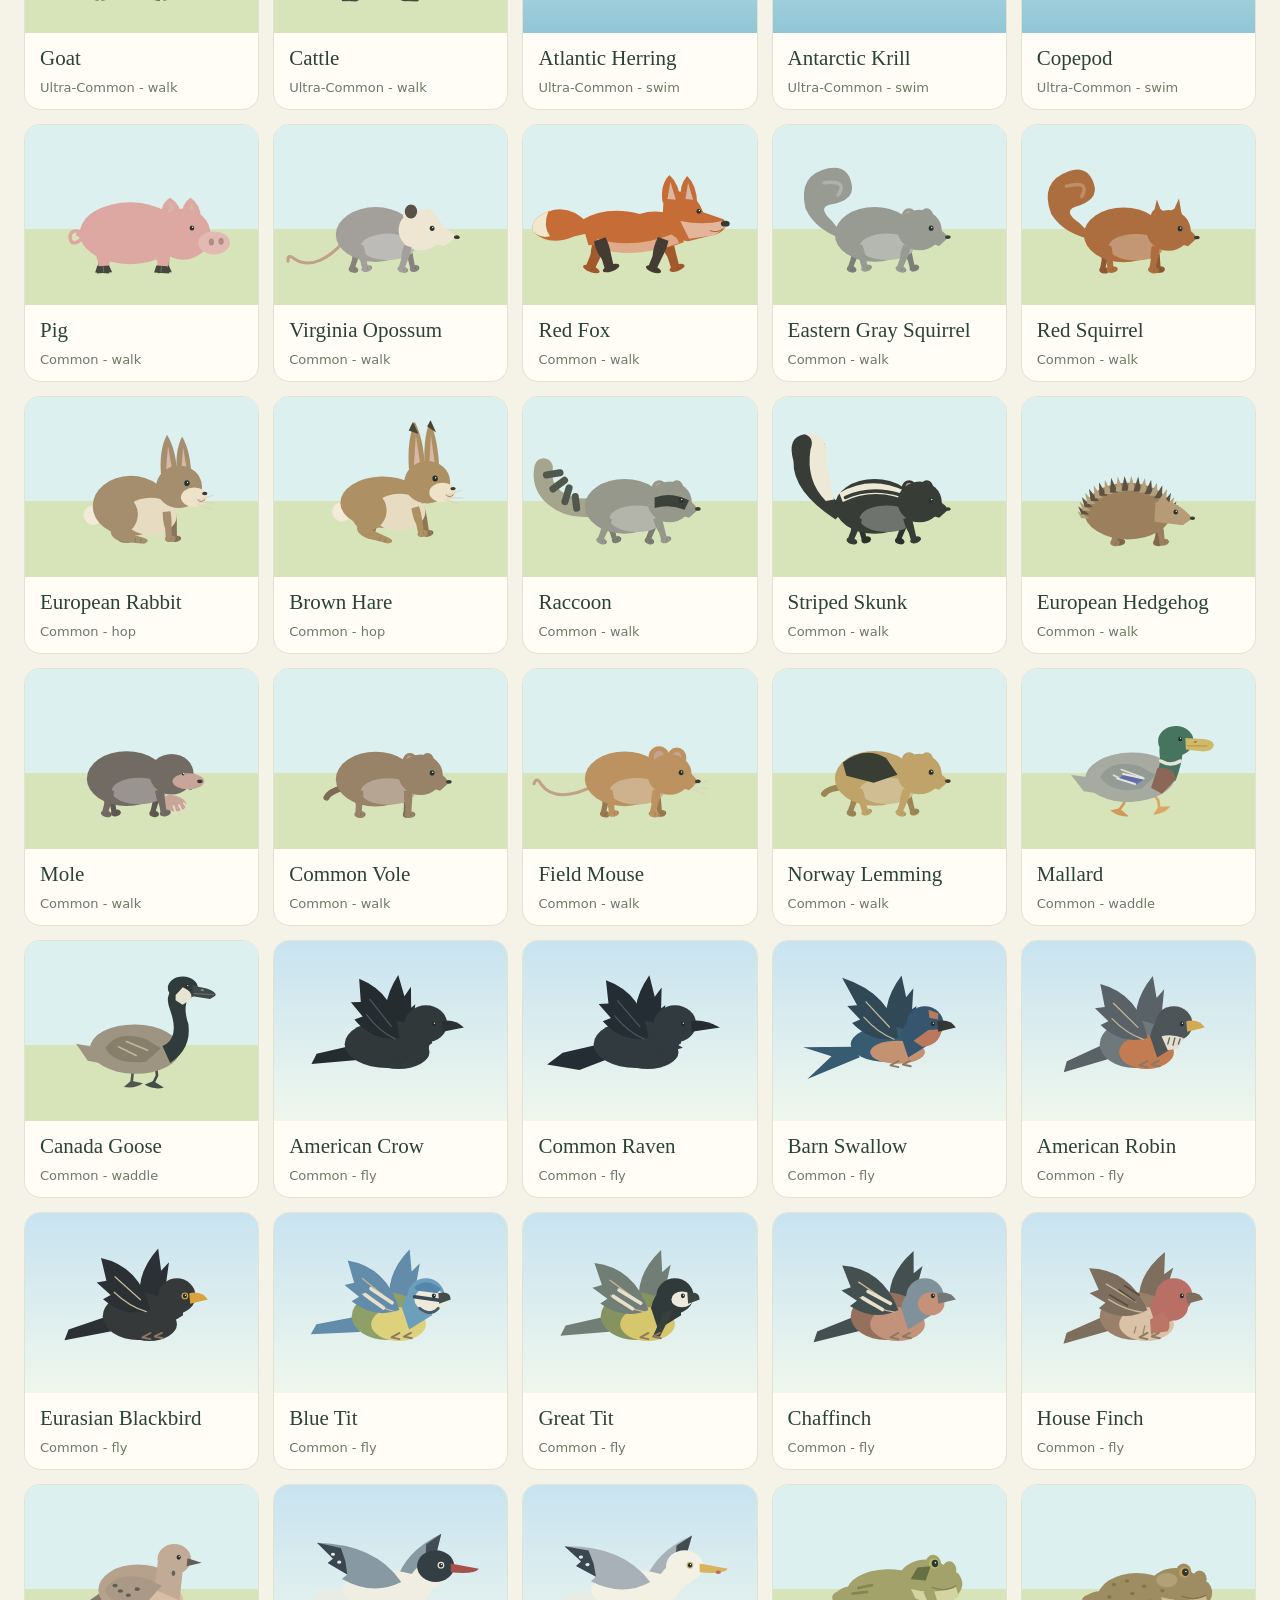
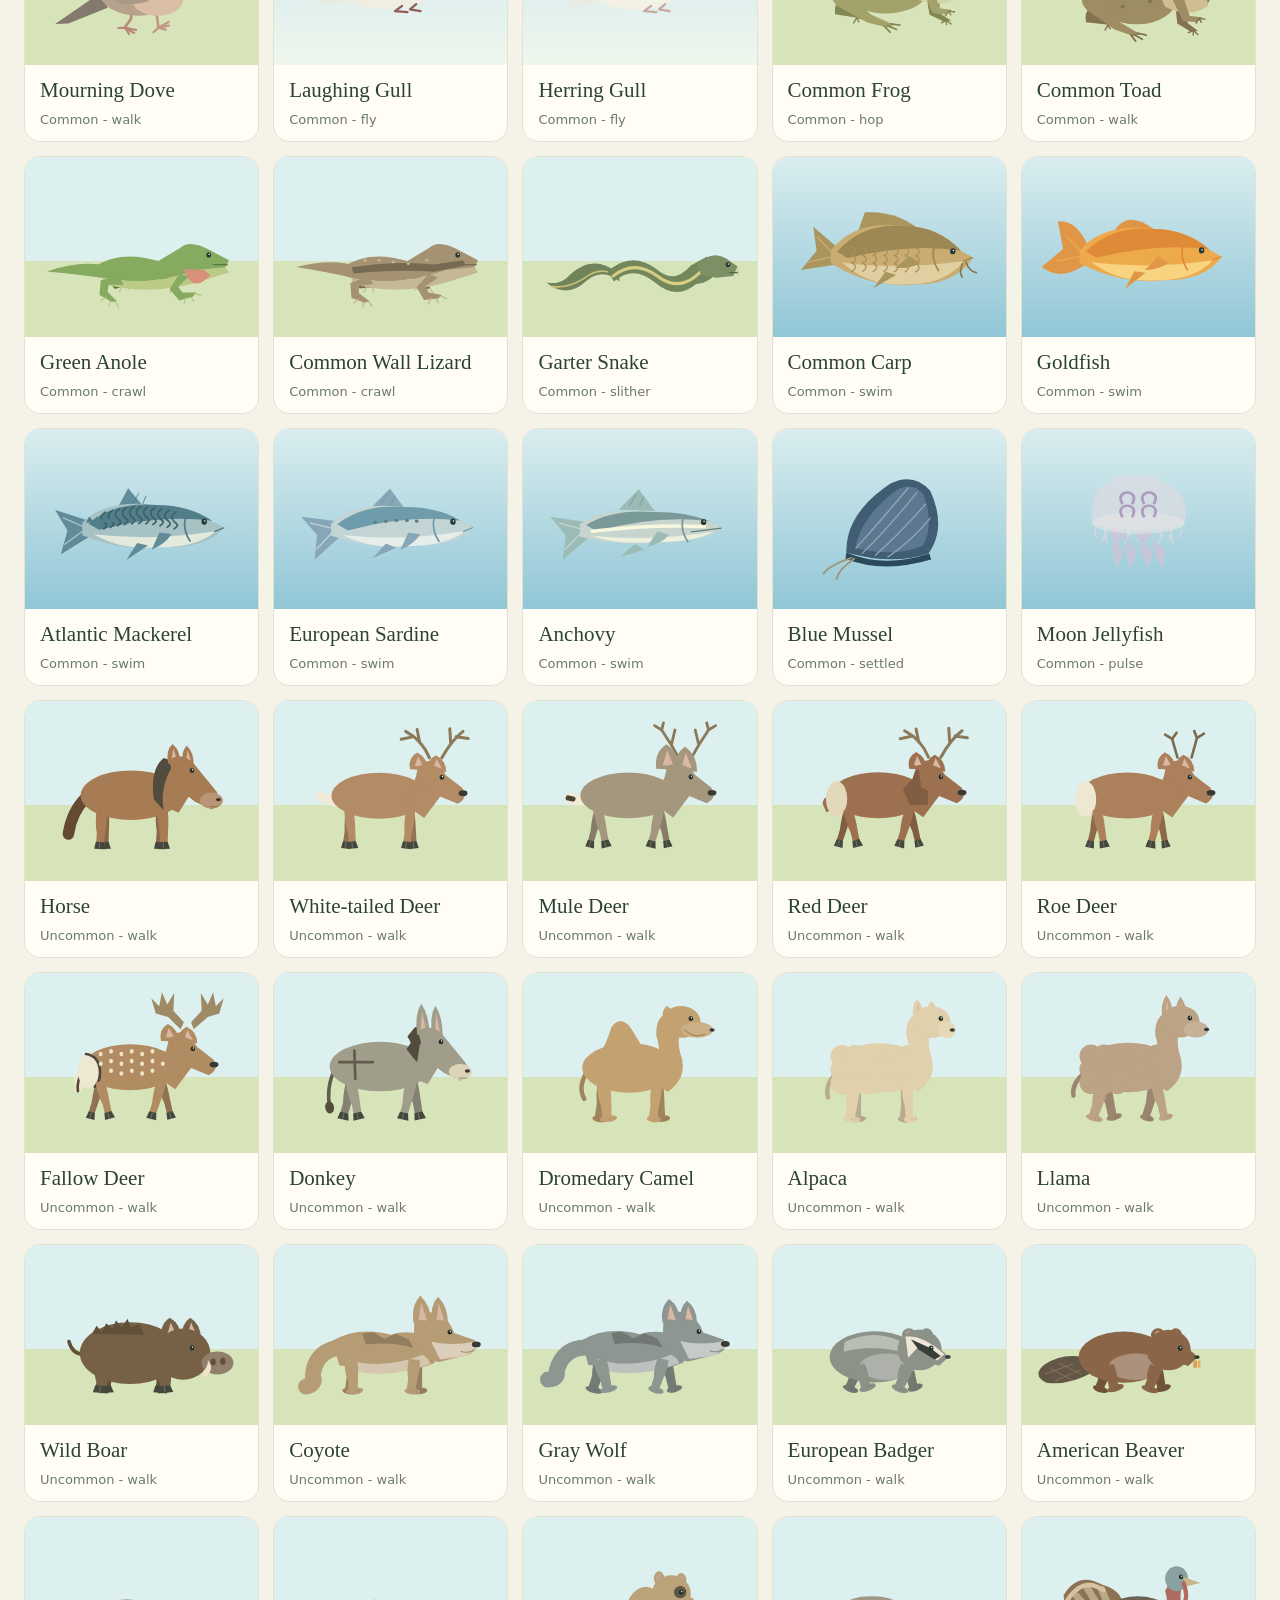
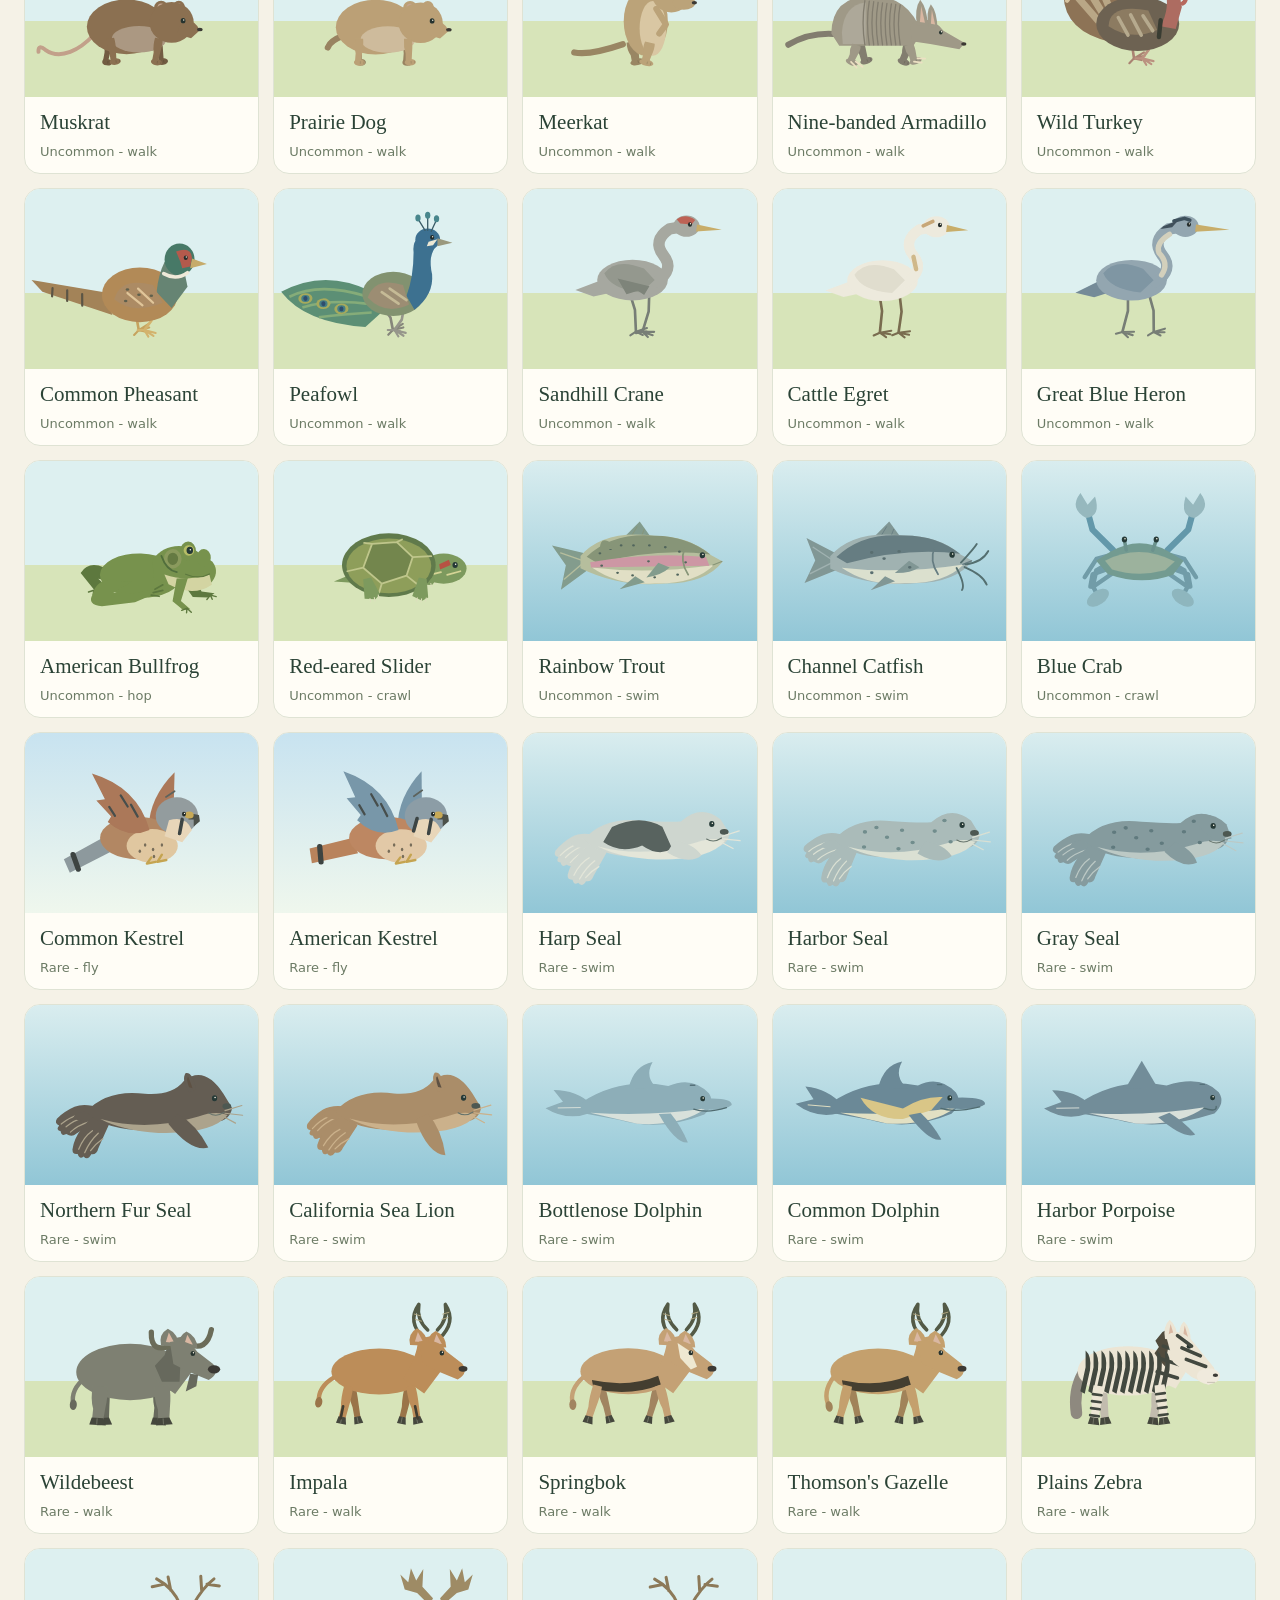
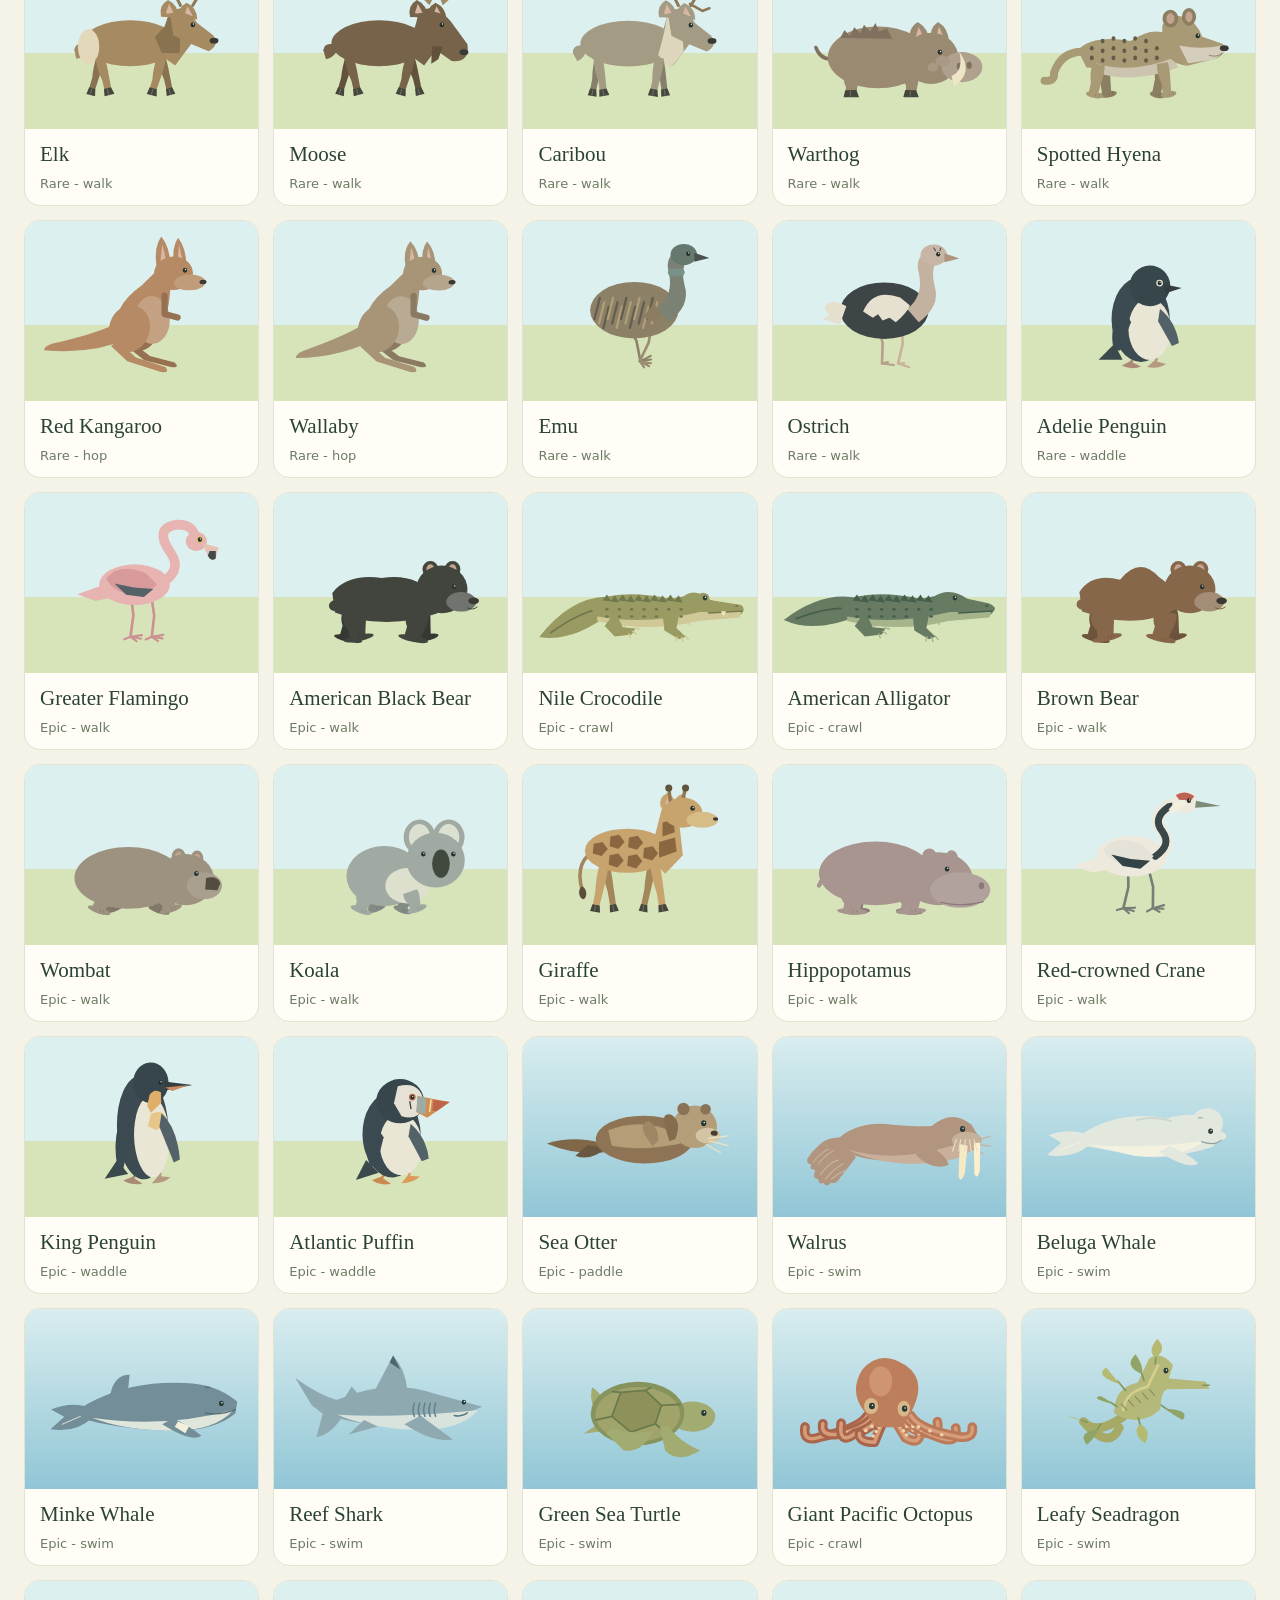
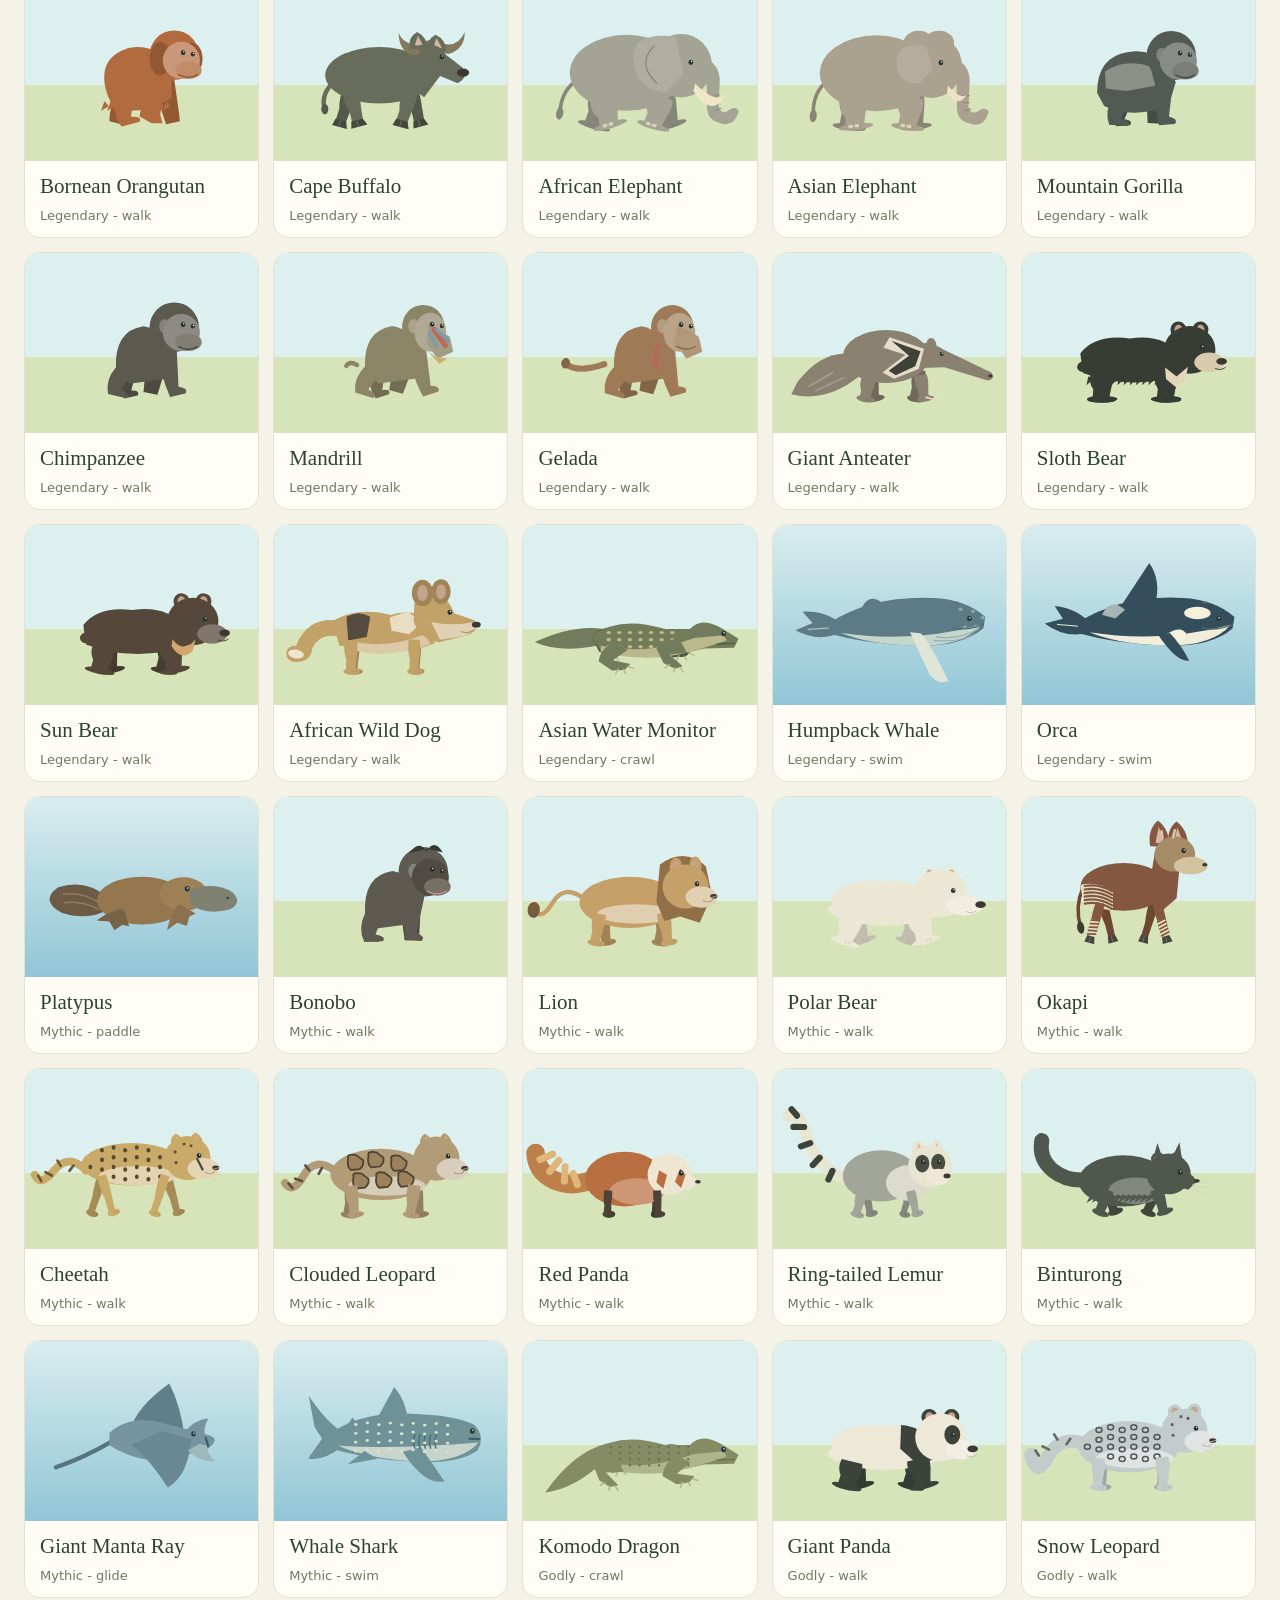
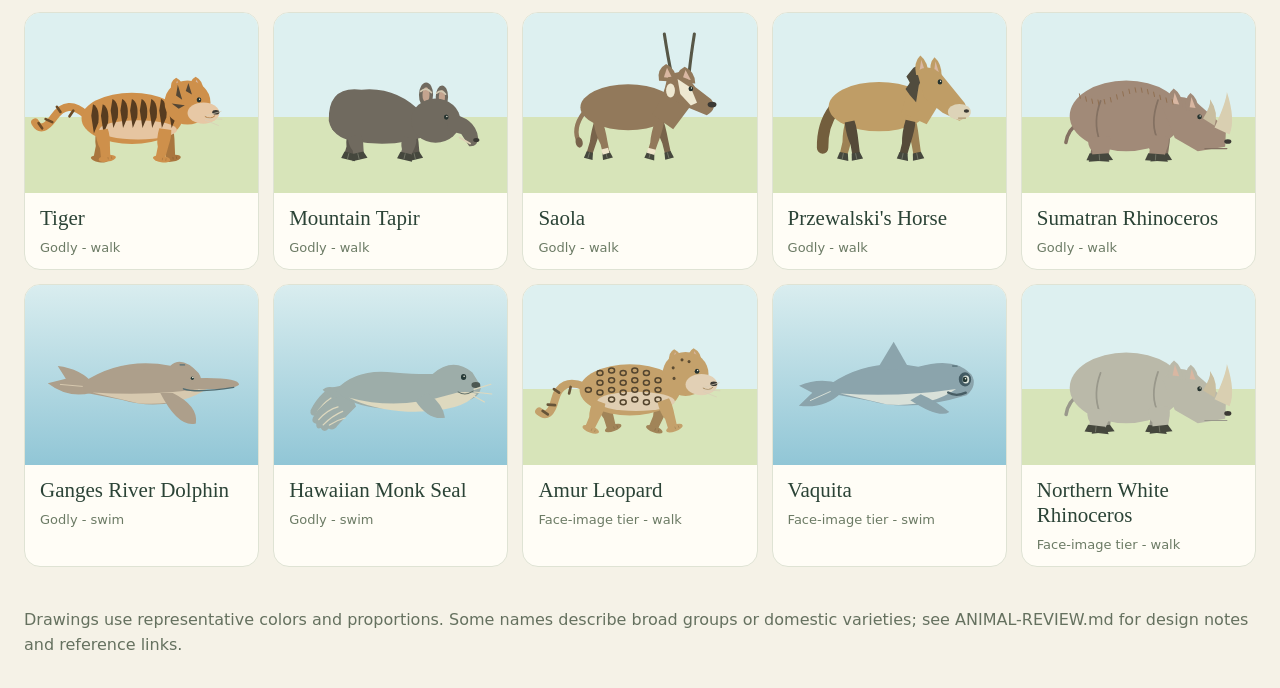
==== commit 5bd9d177: "Add files via upload" ====
--- a/animal-preview.html
+++ b/animal-preview.html
@@ -1,5 +1,5 @@
 <!doctype html>
-<html lang="en"><head><meta charset="utf-8"><meta name="viewport" content="width=device-width,initial-scale=1"><title>Animal studio - Quiet as a Mouse V1.5 · AUTO-HIDE</title>
+<html lang="en"><head><meta charset="utf-8"><meta name="viewport" content="width=device-width,initial-scale=1"><title>Animal studio - Quiet as a Mouse V1.5.1 · AUTO-HIDE</title>
 <style>
 *{box-sizing:border-box}body{margin:0;background:#f5f2e7;color:#2b4336;font:16px system-ui,sans-serif}header{max-width:1300px;margin:auto;padding:30px 24px 18px}h1{font:normal 36px Georgia,serif;margin:8px 0}p{line-height:1.6;max-width:780px}a{color:#375e3e}.tools{display:flex;gap:12px;flex-wrap:wrap;align-items:center;margin:18px 0}input,select,button{font:inherit;color:inherit;padding:11px 14px;border:1px solid #b9c7ac;border-radius:10px;background:#fffdf6}input{min-width:240px;flex:1}button{cursor:pointer}button:focus-visible,input:focus-visible,select:focus-visible{outline:3px solid #b9823f;outline-offset:3px}#cards{max-width:1300px;margin:auto;padding:0 24px 30px;display:grid;grid-template-columns:repeat(auto-fill,minmax(230px,1fr));gap:14px}.tile{margin:0;border:1px solid #dfe3d4;background:#fffdf6;border-radius:16px;overflow:hidden}.stage{height:180px;display:flex;align-items:center;justify-content:center;background:linear-gradient(#ddf0f0 58%,#d7e4b9 58%)}.stage.water{background:linear-gradient(#d9edef,#91c6d6)}.stage.air{background:linear-gradient(#c8e3f0,#eff7ed)}.stage [data-anim],.stage [data-body]{transform-origin:0 0;transform-box:view-box}.stage svg{width:100%;max-width:264px;height:165px;overflow:visible}.tile figcaption{padding:13px 15px}.tile h2{font:normal 21px Georgia,serif;margin:0 0 6px}.meta{font-size:13px;color:#6c7b65}.foot{max-width:1300px;padding:10px 24px 30px;margin:auto;color:#65715f}#empty{padding:24px;font-size:18px}[hidden]{display:none!important}@media(prefers-reduced-motion:reduce){*{scroll-behavior:auto}}
-</style></head><body><header><a href="./index.html">Back to the meadow</a><h1>Animal studio <small>V1.5 · AUTO-HIDE</small></h1><p>A creator's preview of all 210 animal designs. This page reveals every animal's name. The game's collection still keeps undiscovered animals unnamed.</p><div class="tools"><input id="search" type="search" placeholder="Find an animal" aria-label="Find an animal"><select id="filter" aria-label="Filter by movement"><option value="all">All movements</option><option value="air">Flying</option><option value="water">Aquatic</option><option value="hop">Hopping</option><option value="land">Other land animals</option></select><button id="play" aria-pressed="true">Pause animations</button></div><p id="count" role="status"></p></header><main id="cards"></main><p id="empty" hidden>No animals match this search.</p><p class="foot">Drawings use representative colors and proportions. Some names describe broad groups or domestic varieties; see ANIMAL-REVIEW.md for design notes and reference links.</p><script type="module" src="./animal-preview.mjs"></script></body></html>
+</style></head><body><header><a href="./index.html">Back to the meadow</a><h1>Animal studio <small>V1.5.1 · AUTO-HIDE</small></h1><p>A creator's preview of all 210 animal designs. This page reveals every animal's name. The game's collection still keeps undiscovered animals unnamed.</p><div class="tools"><input id="search" type="search" placeholder="Find an animal" aria-label="Find an animal"><select id="filter" aria-label="Filter by movement"><option value="all">All movements</option><option value="air">Flying</option><option value="water">Aquatic</option><option value="hop">Hopping</option><option value="land">Other land animals</option></select><button id="play" aria-pressed="true">Pause animations</button></div><p id="count" role="status"></p></header><main id="cards"></main><p id="empty" hidden>No animals match this search.</p><p class="foot">Drawings use representative colors and proportions. Some names describe broad groups or domestic varieties; see ANIMAL-REVIEW.md for design notes and reference links.</p><script type="module" src="./animal-preview.mjs"></script></body></html>
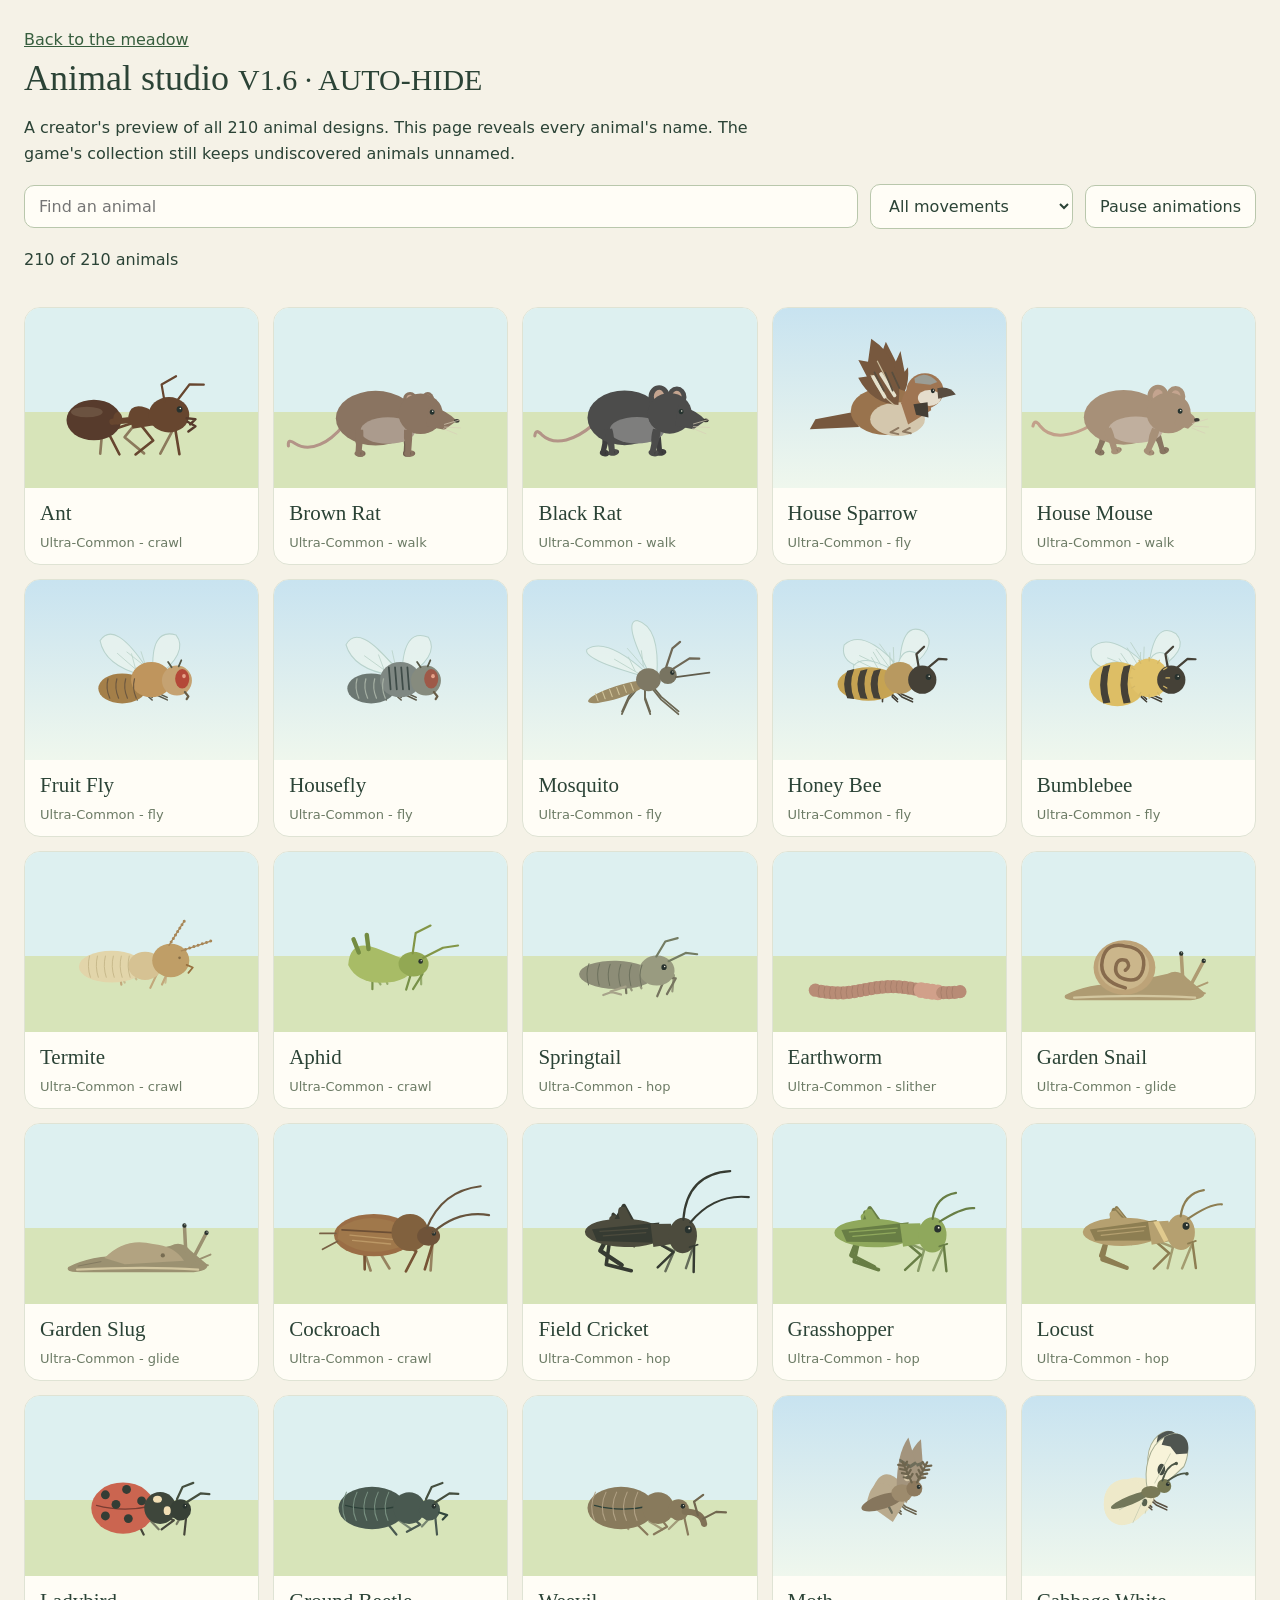
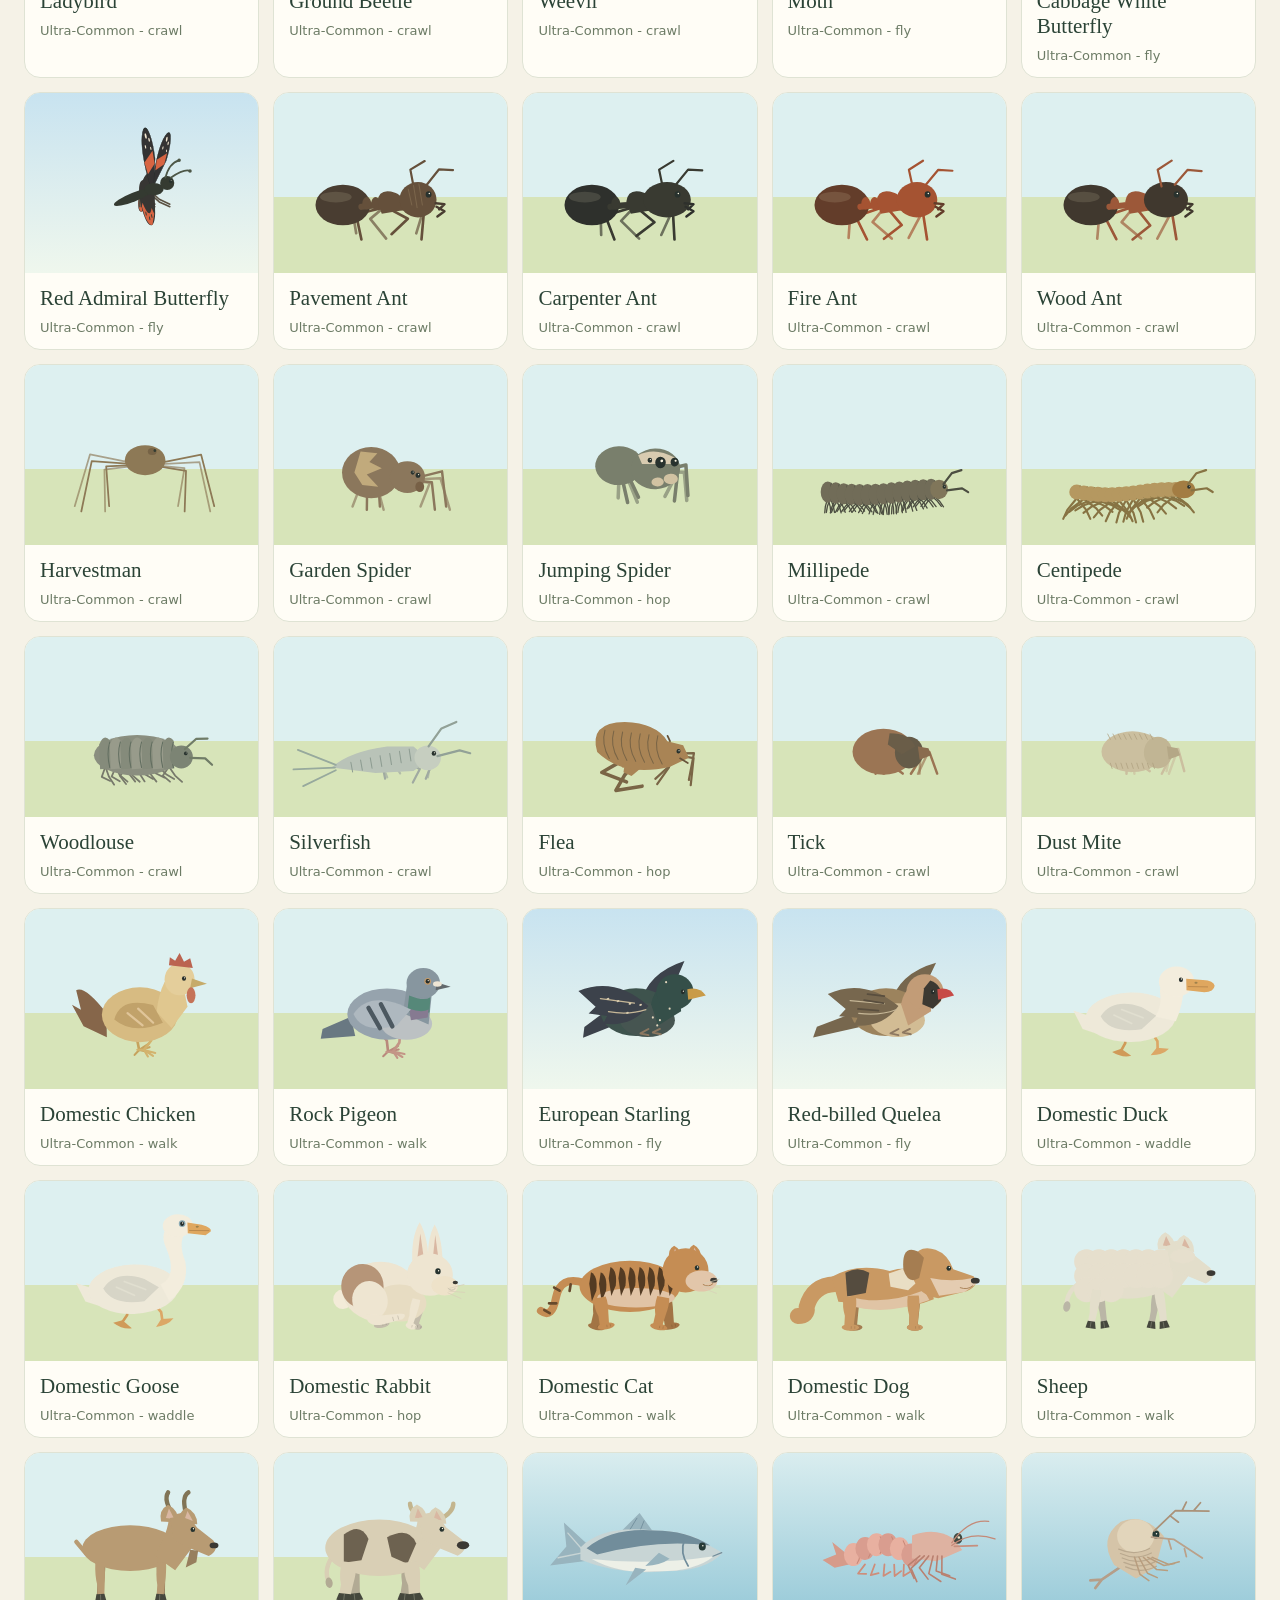
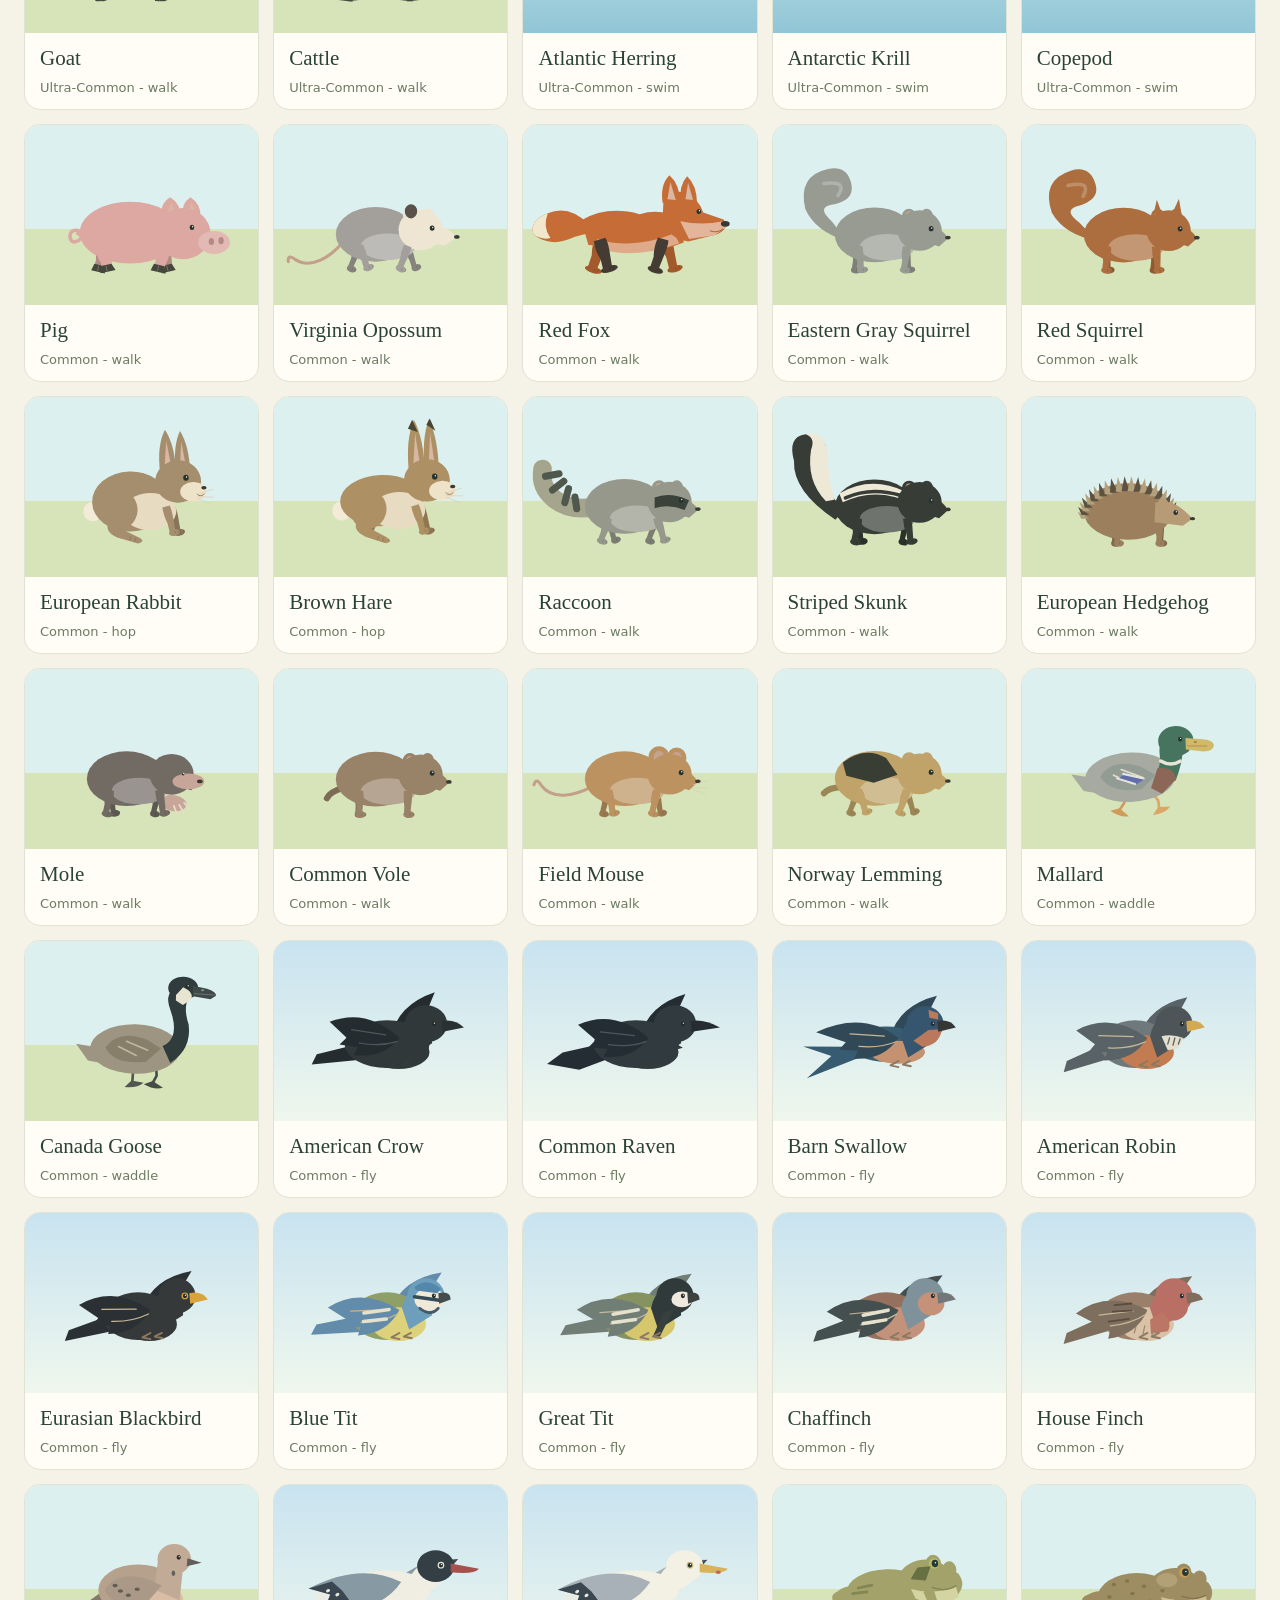
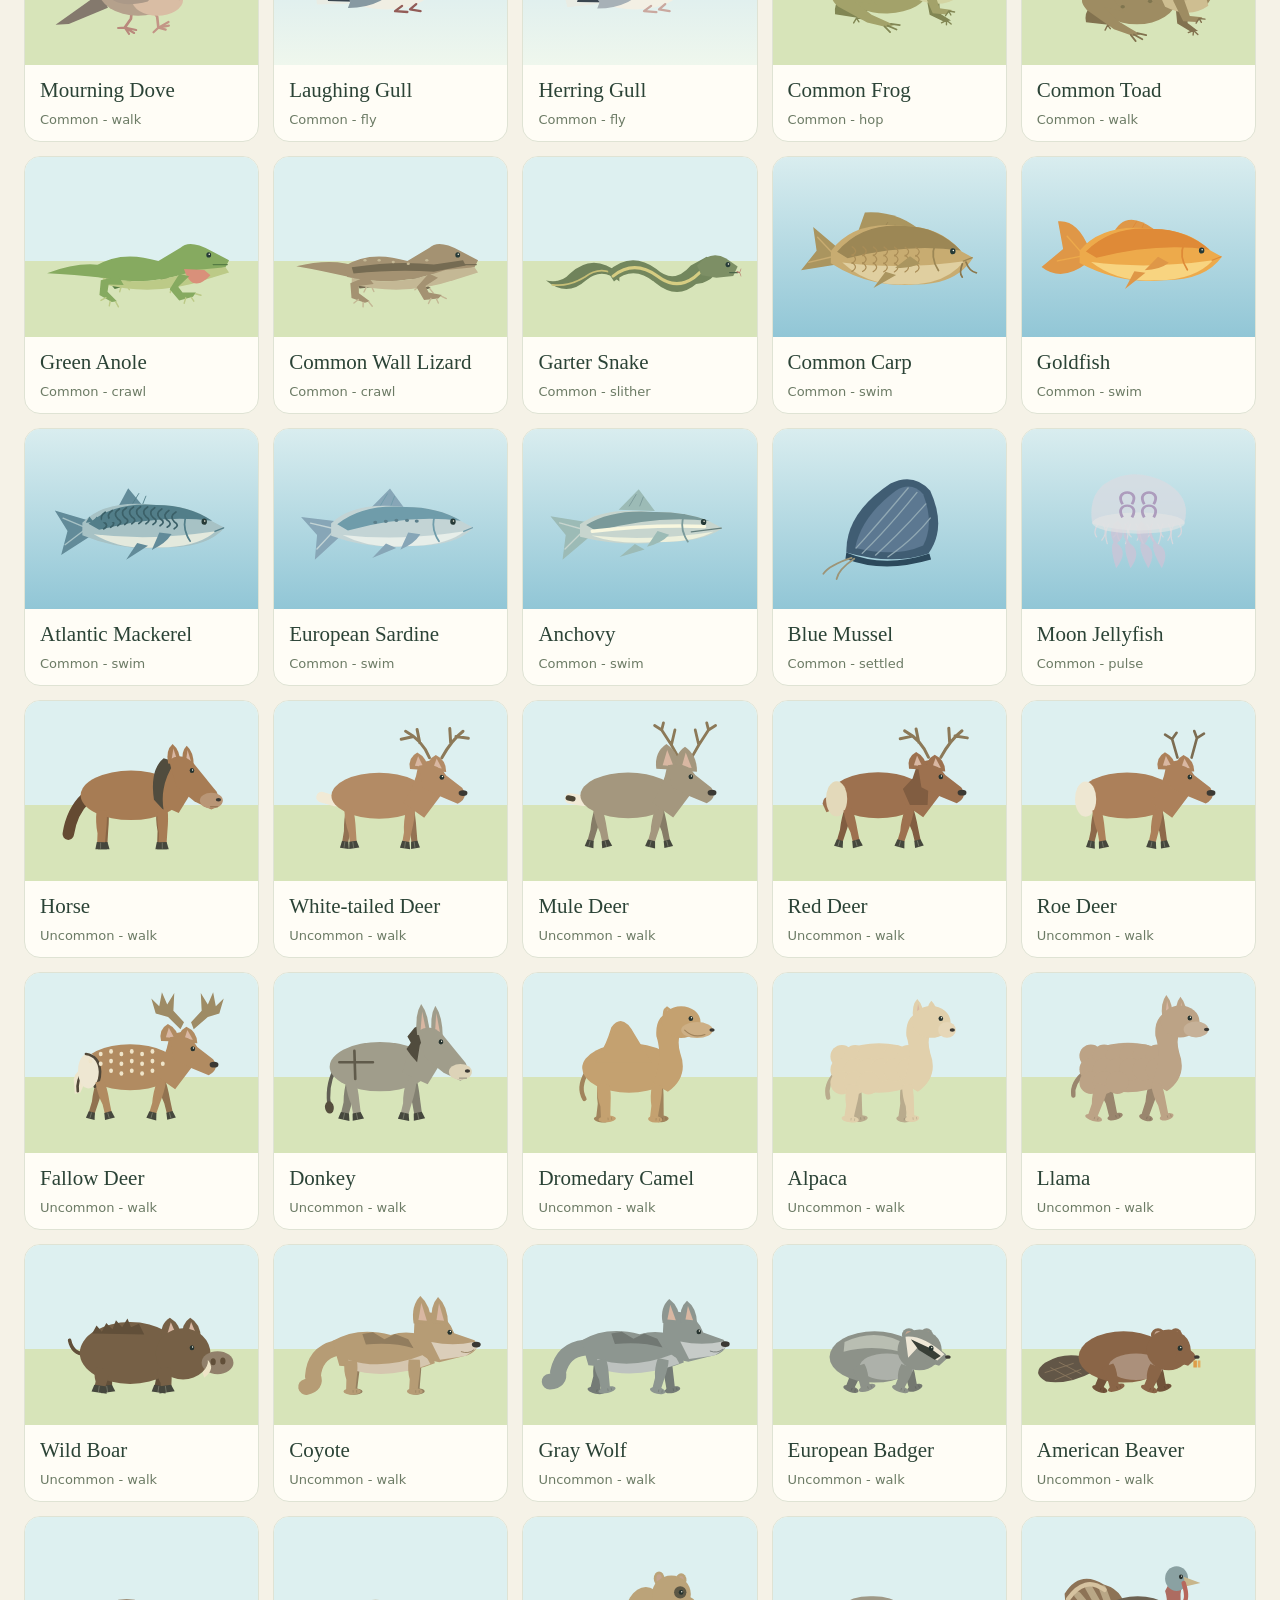
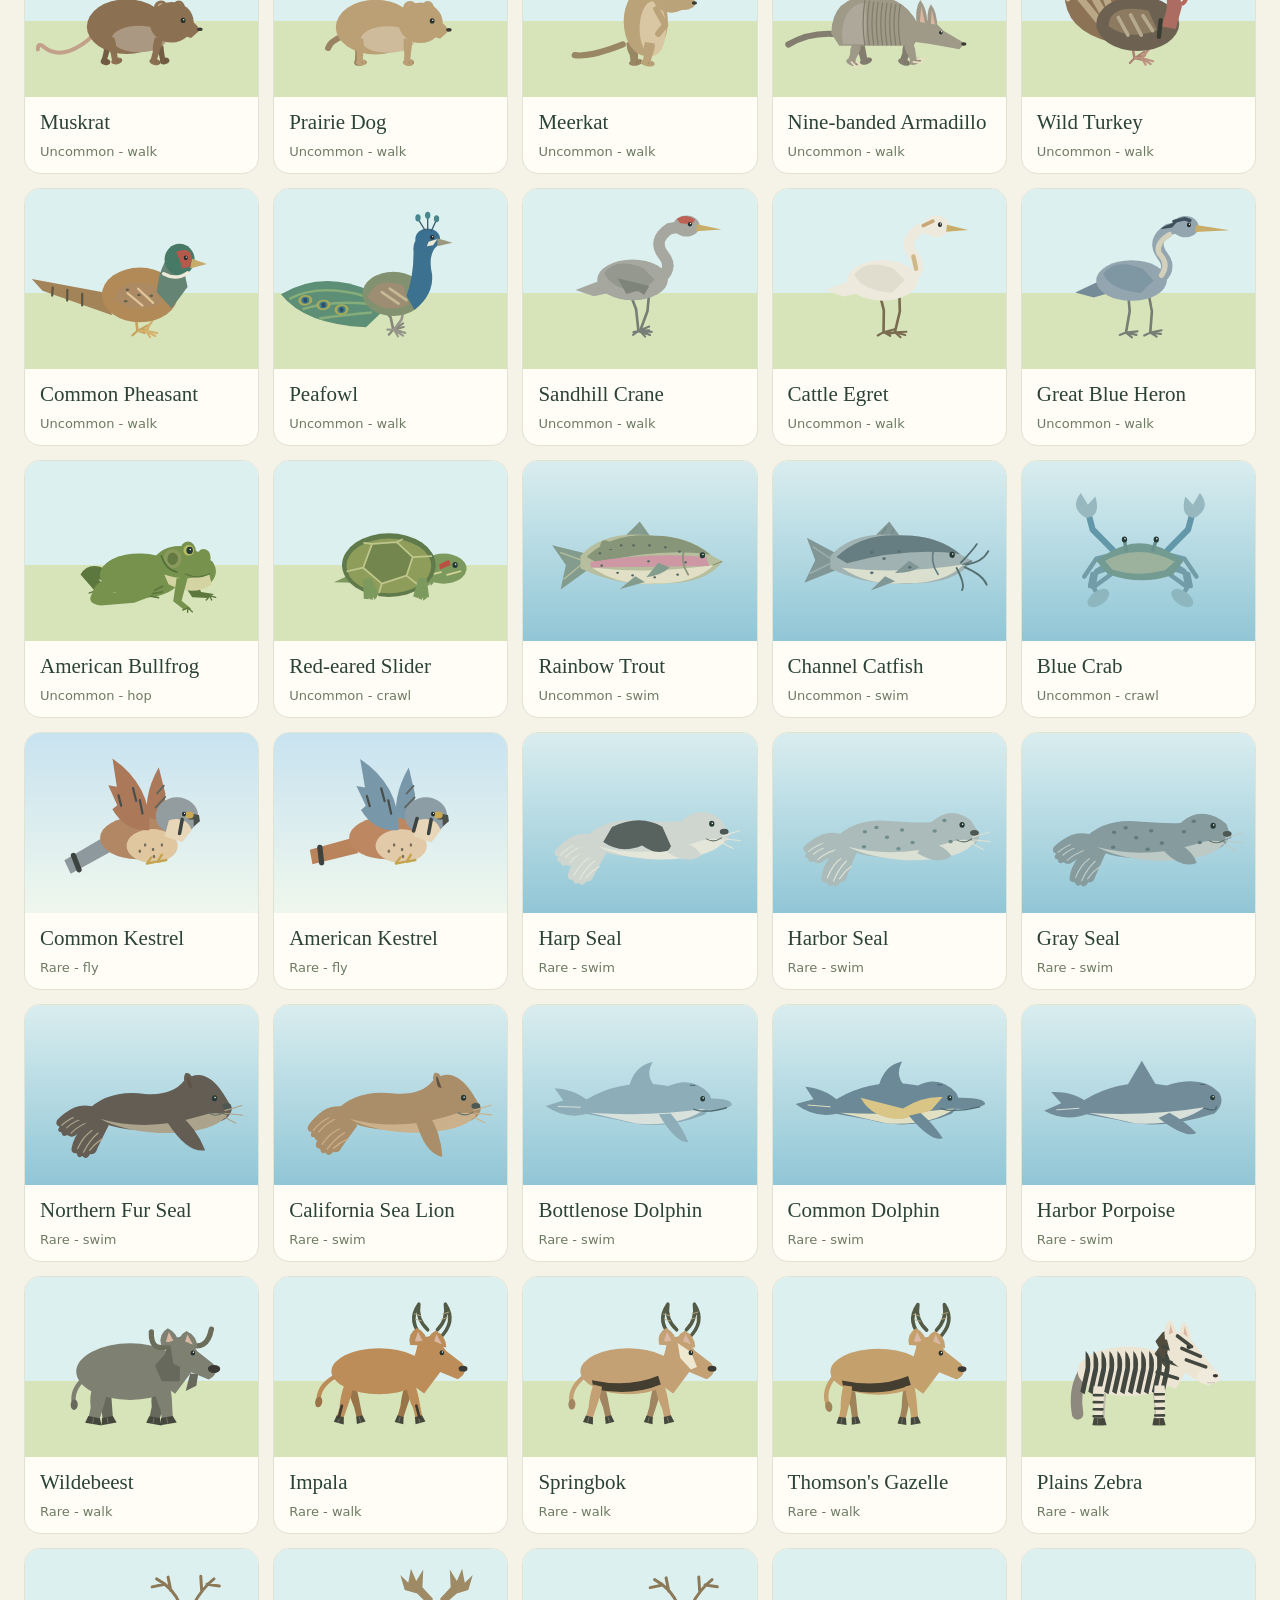
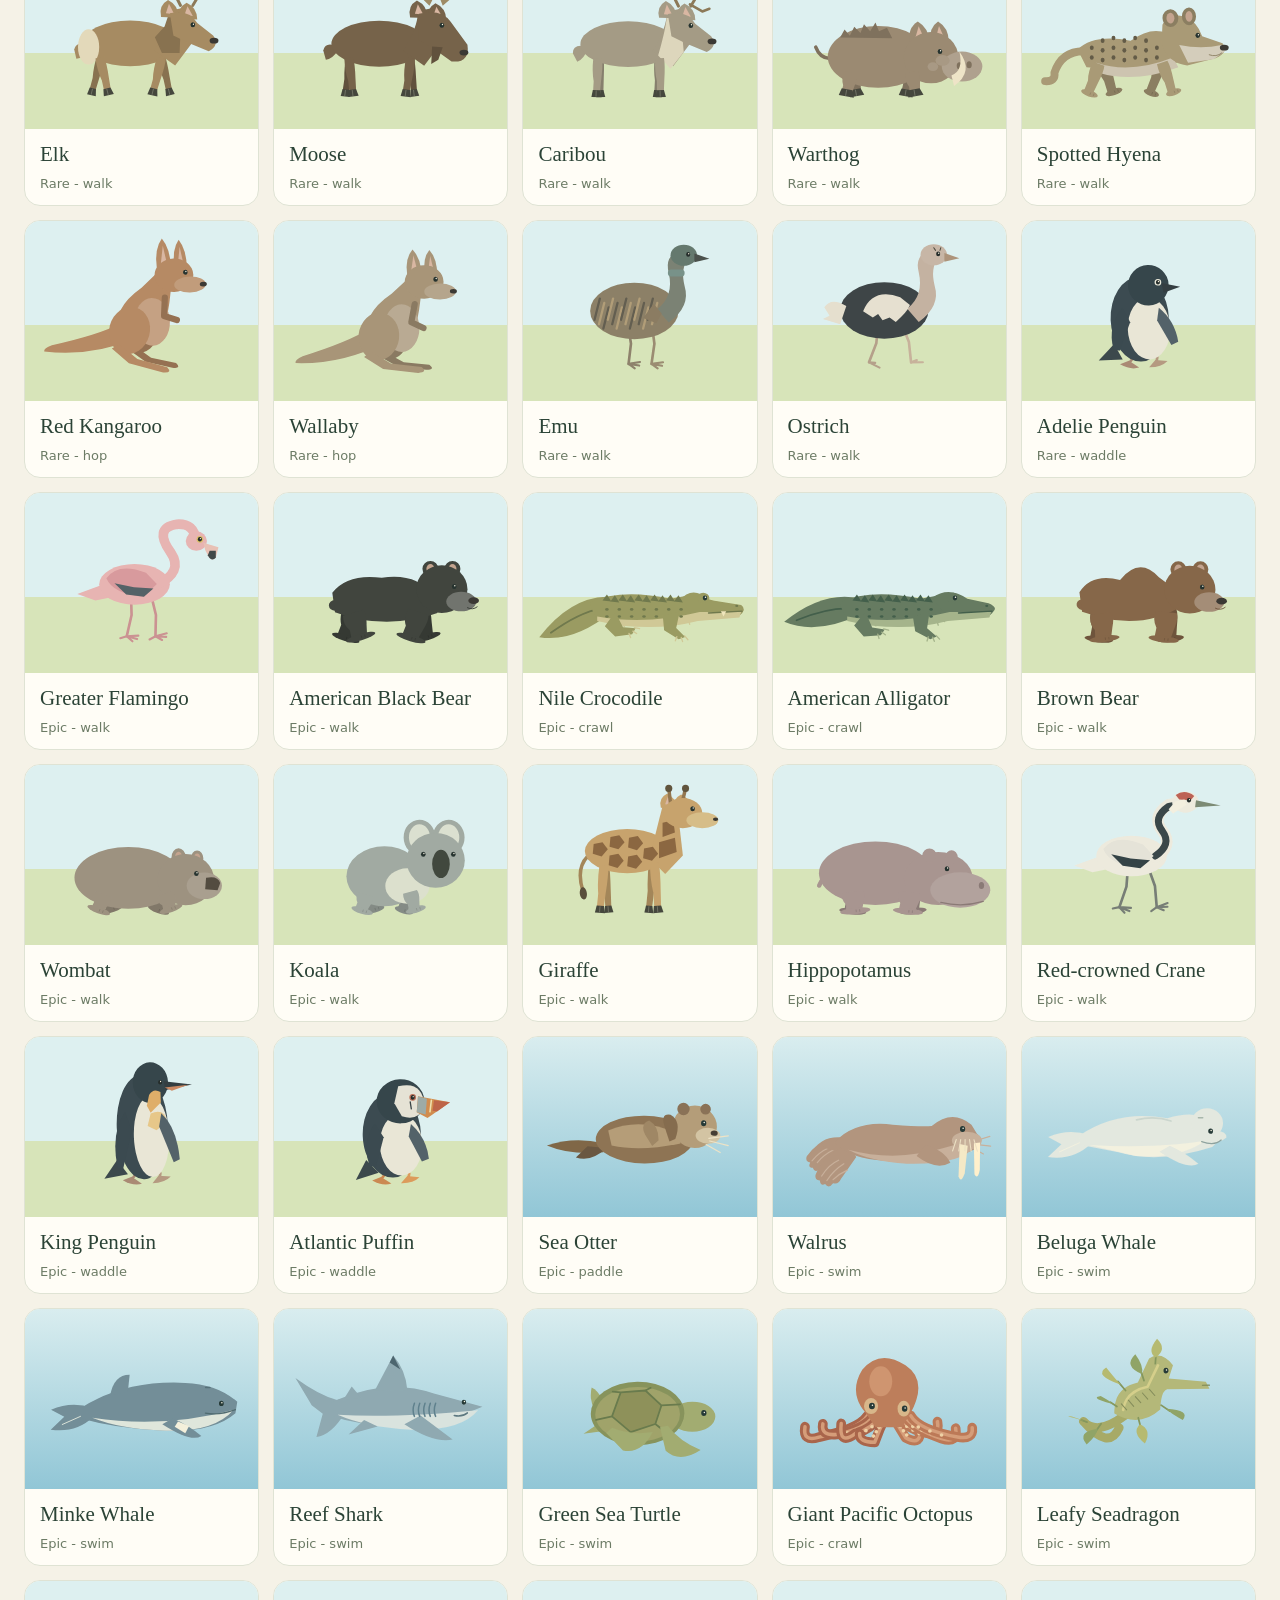
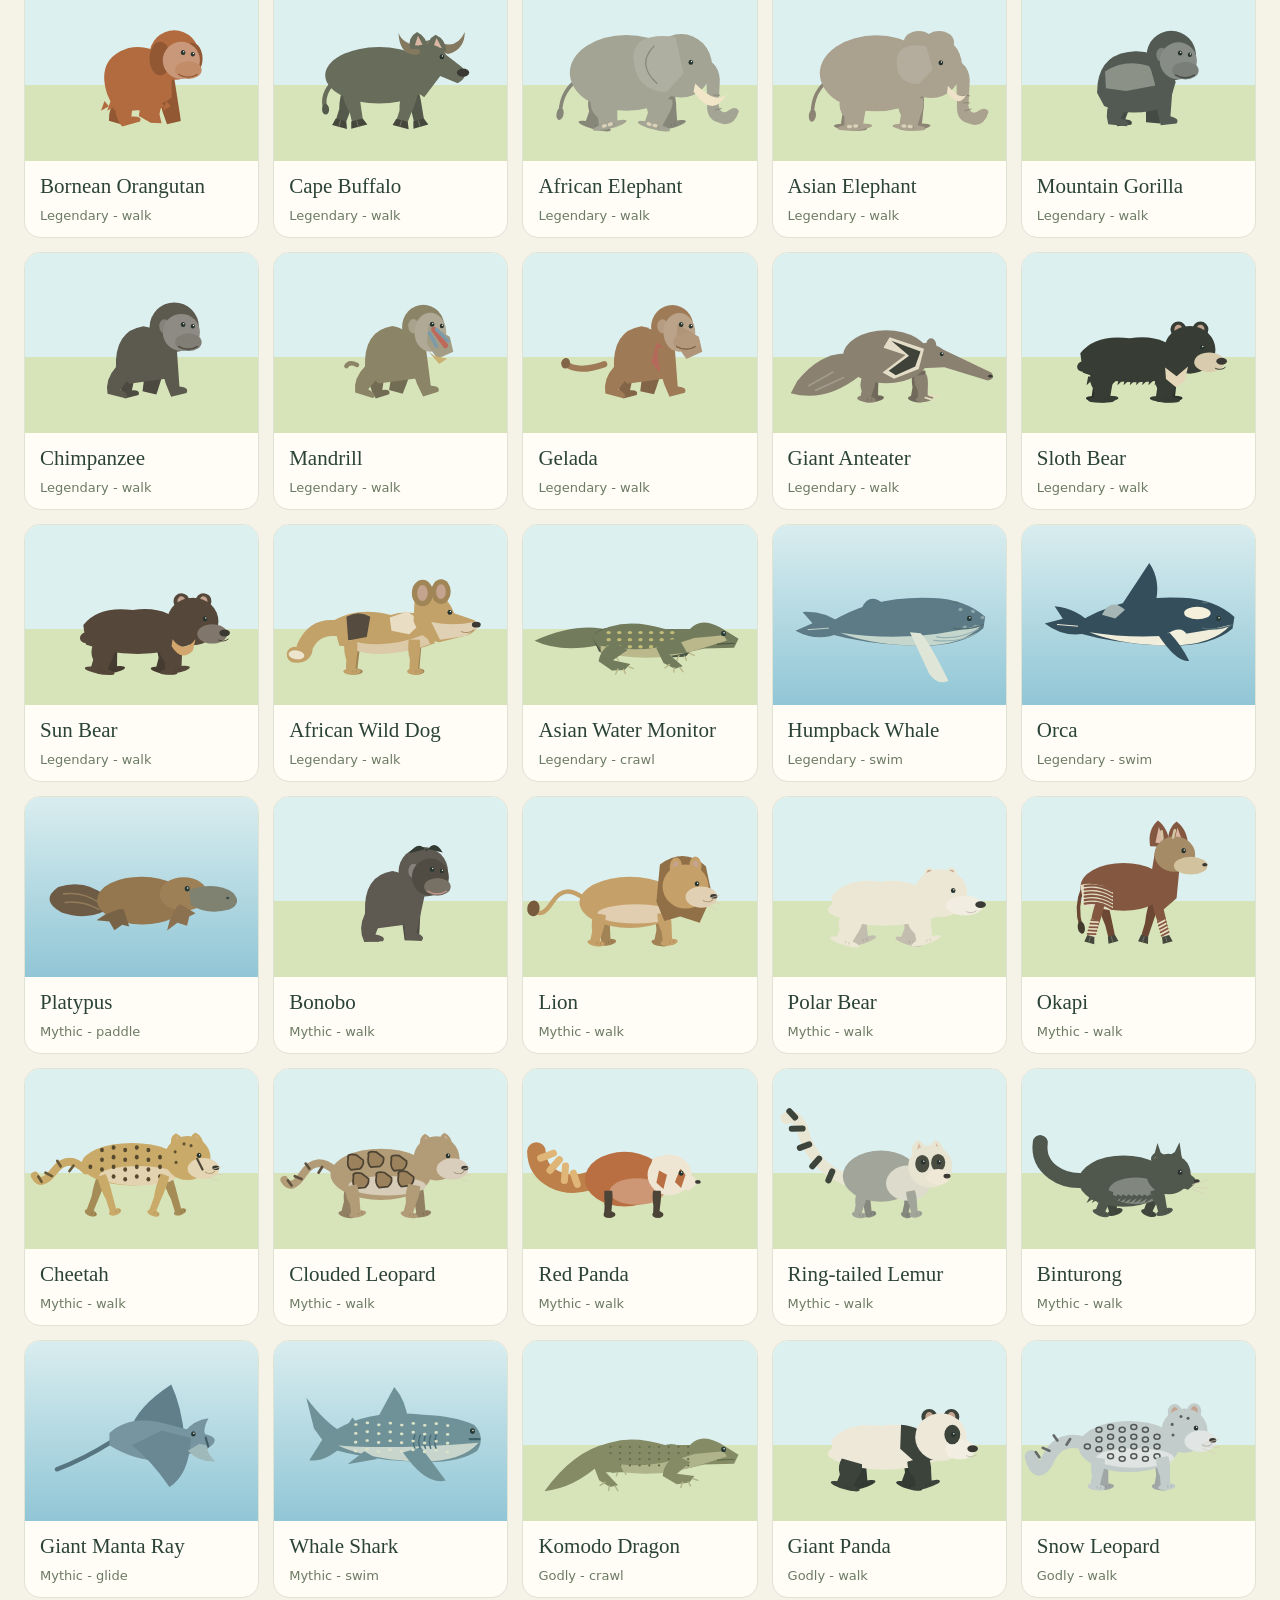
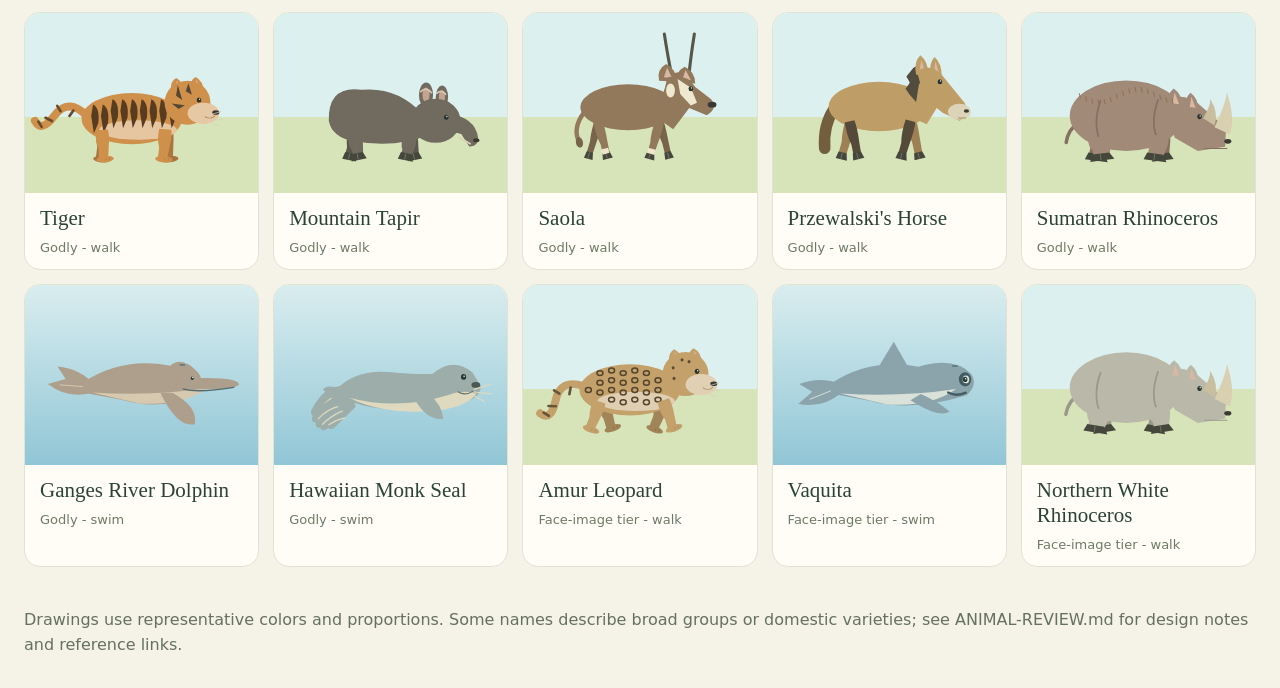
==== commit c99feef1: "Add files via upload" ====
--- a/animal-preview.html
+++ b/animal-preview.html
@@ -1,5 +1,5 @@
 <!doctype html>
-<html lang="en"><head><meta charset="utf-8"><meta name="viewport" content="width=device-width,initial-scale=1"><title>Animal studio - Quiet as a Mouse V1.5.1 · AUTO-HIDE</title>
+<html lang="en"><head><meta charset="utf-8"><meta name="viewport" content="width=device-width,initial-scale=1"><title>Animal studio - Quiet as a Mouse V1.6 · AUTO-HIDE</title>
 <style>
 *{box-sizing:border-box}body{margin:0;background:#f5f2e7;color:#2b4336;font:16px system-ui,sans-serif}header{max-width:1300px;margin:auto;padding:30px 24px 18px}h1{font:normal 36px Georgia,serif;margin:8px 0}p{line-height:1.6;max-width:780px}a{color:#375e3e}.tools{display:flex;gap:12px;flex-wrap:wrap;align-items:center;margin:18px 0}input,select,button{font:inherit;color:inherit;padding:11px 14px;border:1px solid #b9c7ac;border-radius:10px;background:#fffdf6}input{min-width:240px;flex:1}button{cursor:pointer}button:focus-visible,input:focus-visible,select:focus-visible{outline:3px solid #b9823f;outline-offset:3px}#cards{max-width:1300px;margin:auto;padding:0 24px 30px;display:grid;grid-template-columns:repeat(auto-fill,minmax(230px,1fr));gap:14px}.tile{margin:0;border:1px solid #dfe3d4;background:#fffdf6;border-radius:16px;overflow:hidden}.stage{height:180px;display:flex;align-items:center;justify-content:center;background:linear-gradient(#ddf0f0 58%,#d7e4b9 58%)}.stage.water{background:linear-gradient(#d9edef,#91c6d6)}.stage.air{background:linear-gradient(#c8e3f0,#eff7ed)}.stage [data-anim],.stage [data-body]{transform-origin:0 0;transform-box:view-box}.stage svg{width:100%;max-width:264px;height:165px;overflow:visible}.tile figcaption{padding:13px 15px}.tile h2{font:normal 21px Georgia,serif;margin:0 0 6px}.meta{font-size:13px;color:#6c7b65}.foot{max-width:1300px;padding:10px 24px 30px;margin:auto;color:#65715f}#empty{padding:24px;font-size:18px}[hidden]{display:none!important}@media(prefers-reduced-motion:reduce){*{scroll-behavior:auto}}
-</style></head><body><header><a href="./index.html">Back to the meadow</a><h1>Animal studio <small>V1.5.1 · AUTO-HIDE</small></h1><p>A creator's preview of all 210 animal designs. This page reveals every animal's name. The game's collection still keeps undiscovered animals unnamed.</p><div class="tools"><input id="search" type="search" placeholder="Find an animal" aria-label="Find an animal"><select id="filter" aria-label="Filter by movement"><option value="all">All movements</option><option value="air">Flying</option><option value="water">Aquatic</option><option value="hop">Hopping</option><option value="land">Other land animals</option></select><button id="play" aria-pressed="true">Pause animations</button></div><p id="count" role="status"></p></header><main id="cards"></main><p id="empty" hidden>No animals match this search.</p><p class="foot">Drawings use representative colors and proportions. Some names describe broad groups or domestic varieties; see ANIMAL-REVIEW.md for design notes and reference links.</p><script type="module" src="./animal-preview.mjs"></script></body></html>
+</style></head><body><header><a href="./index.html">Back to the meadow</a><h1>Animal studio <small>V1.6 · AUTO-HIDE</small></h1><p>A creator's preview of all 210 animal designs. This page reveals every animal's name. The game's collection still keeps undiscovered animals unnamed.</p><div class="tools"><input id="search" type="search" placeholder="Find an animal" aria-label="Find an animal"><select id="filter" aria-label="Filter by movement"><option value="all">All movements</option><option value="air">Flying</option><option value="water">Aquatic</option><option value="hop">Hopping</option><option value="land">Other land animals</option></select><button id="play" aria-pressed="true">Pause animations</button></div><p id="count" role="status"></p></header><main id="cards"></main><p id="empty" hidden>No animals match this search.</p><p class="foot">Drawings use representative colors and proportions. Some names describe broad groups or domestic varieties; see ANIMAL-REVIEW.md for design notes and reference links.</p><script type="module" src="./animal-preview.mjs"></script></body></html>
